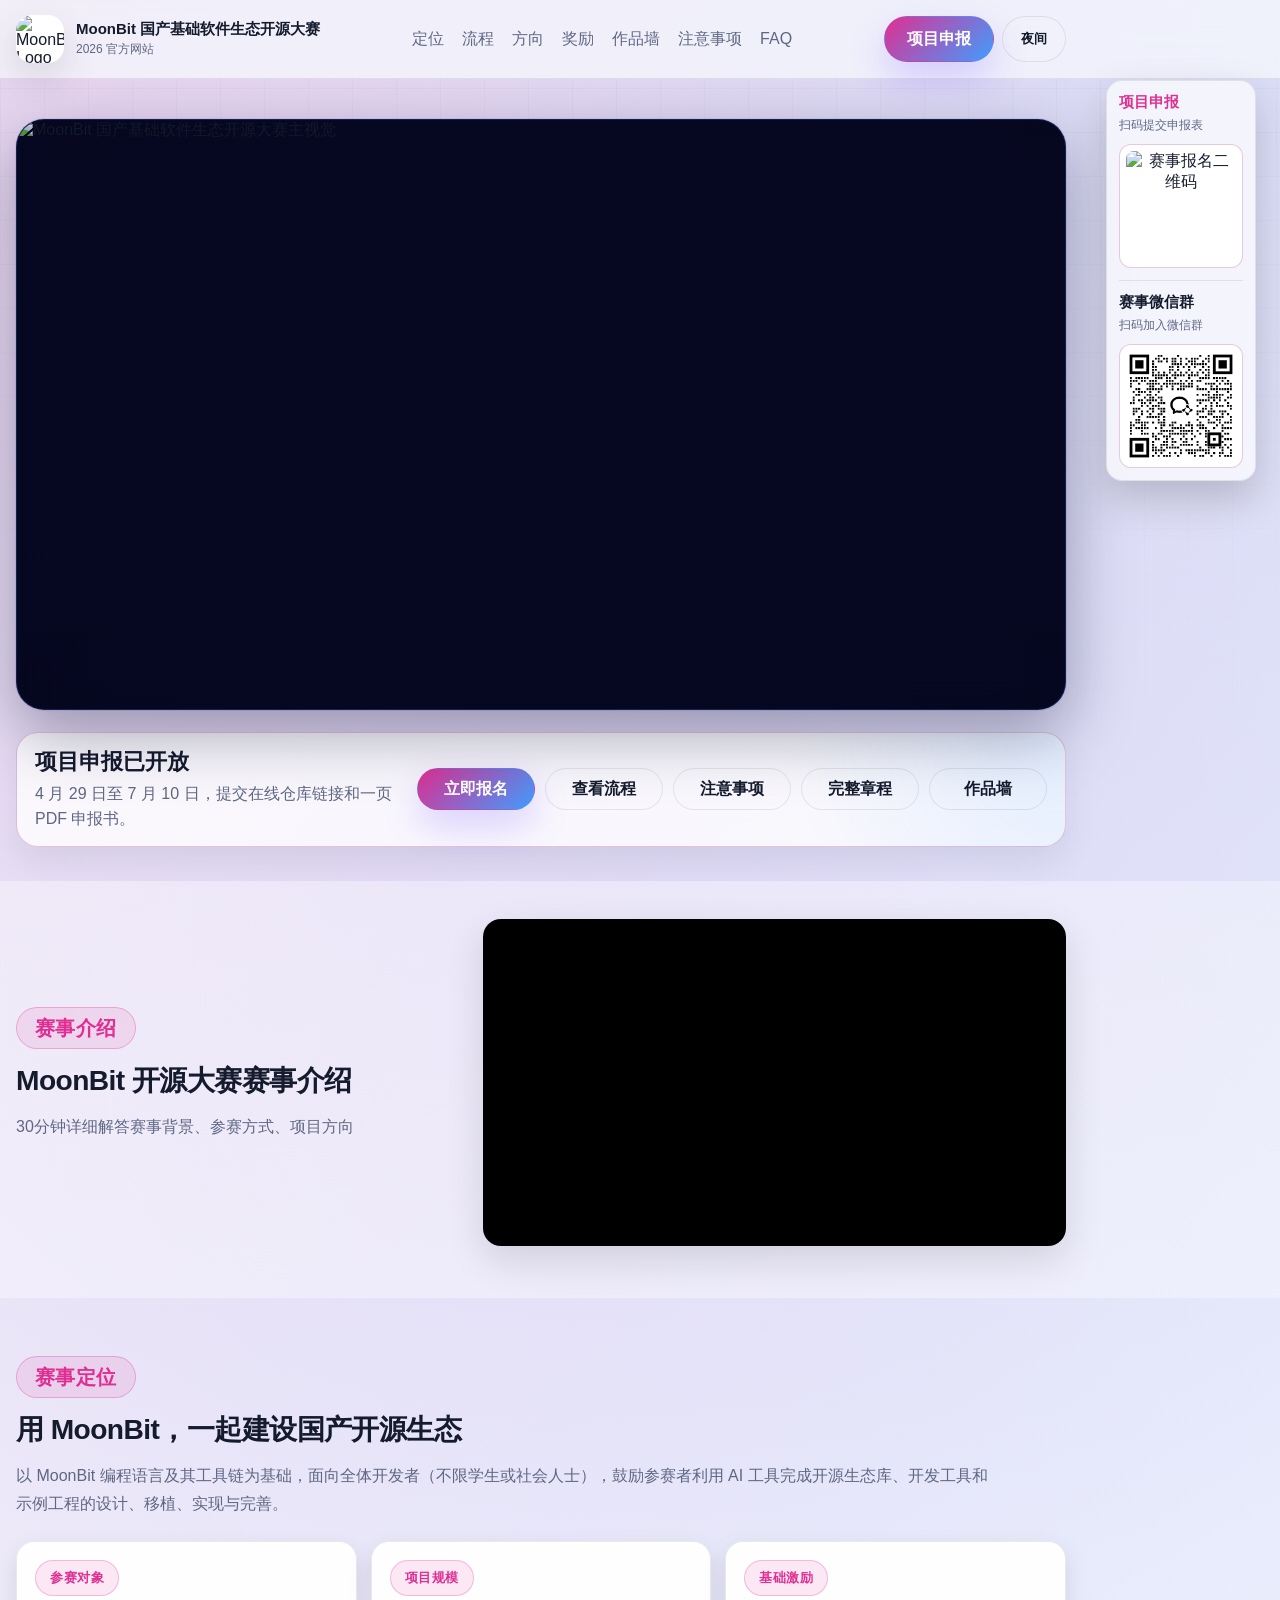
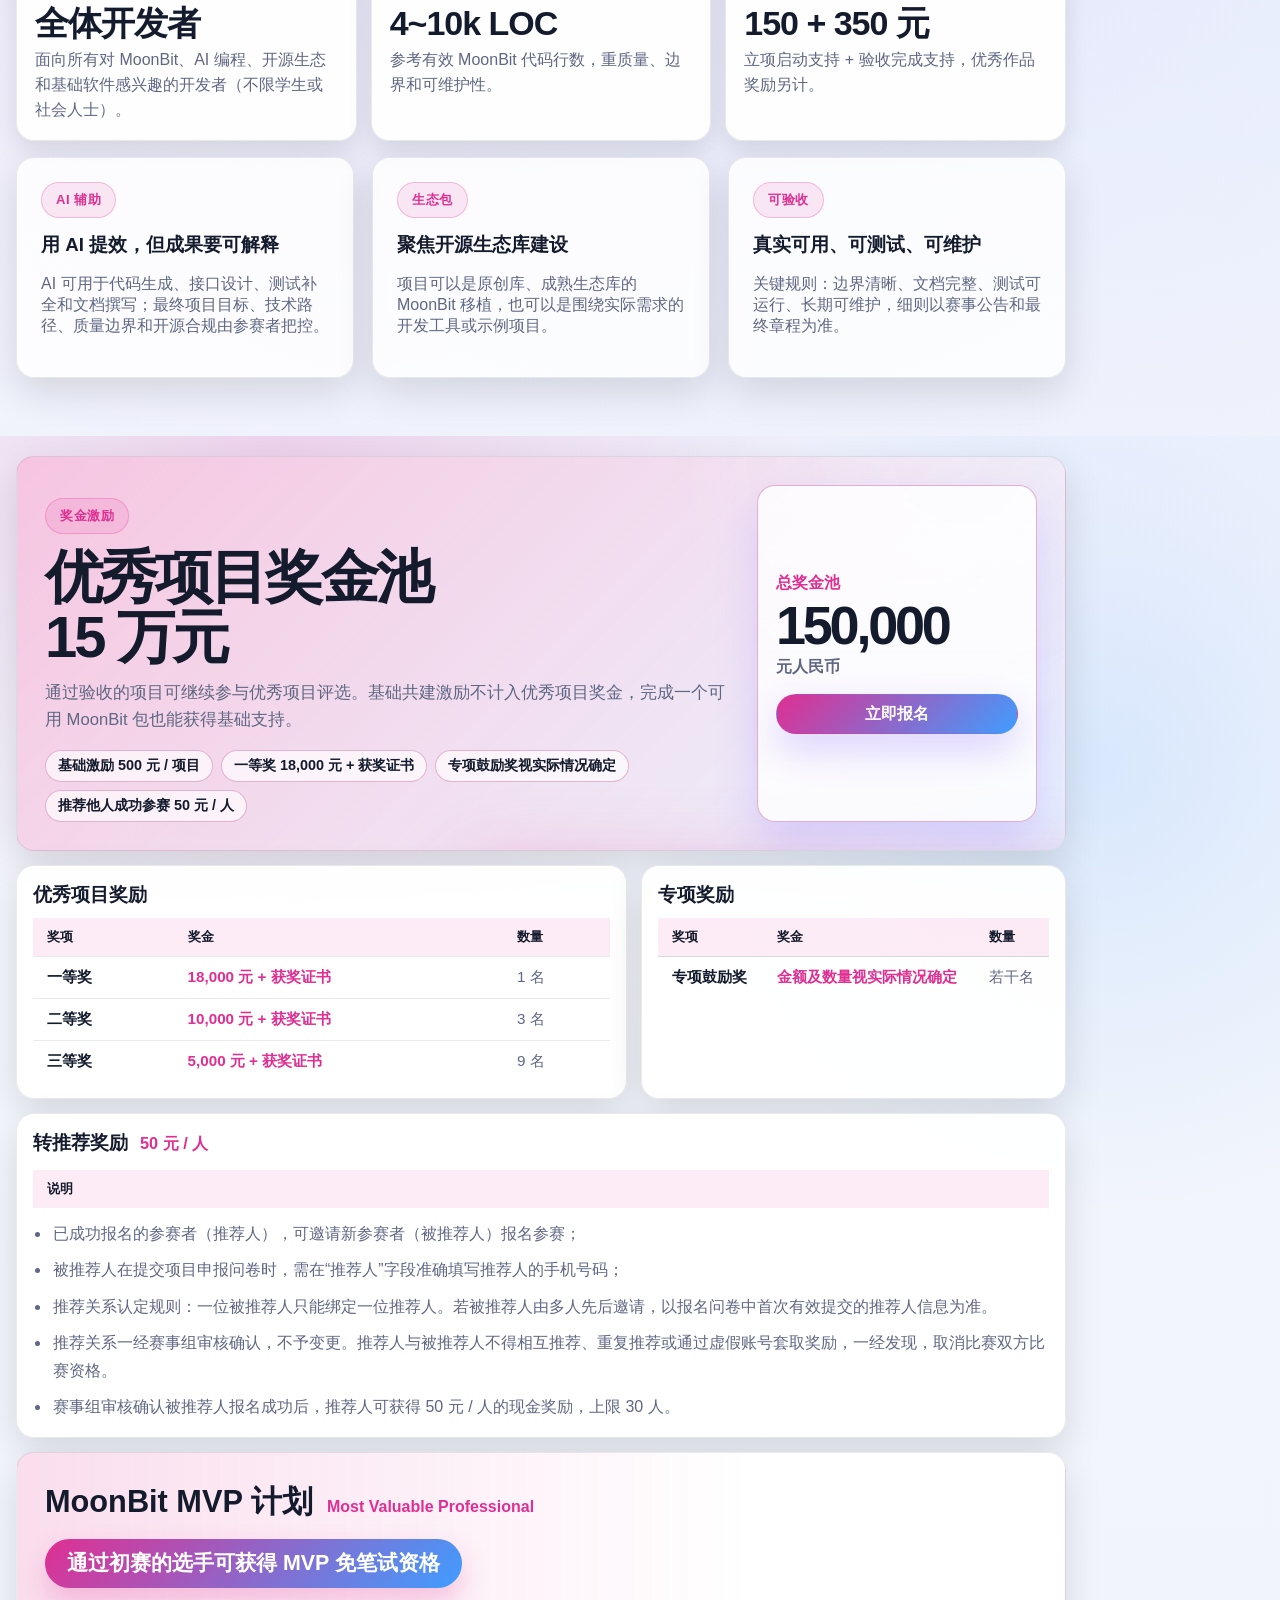
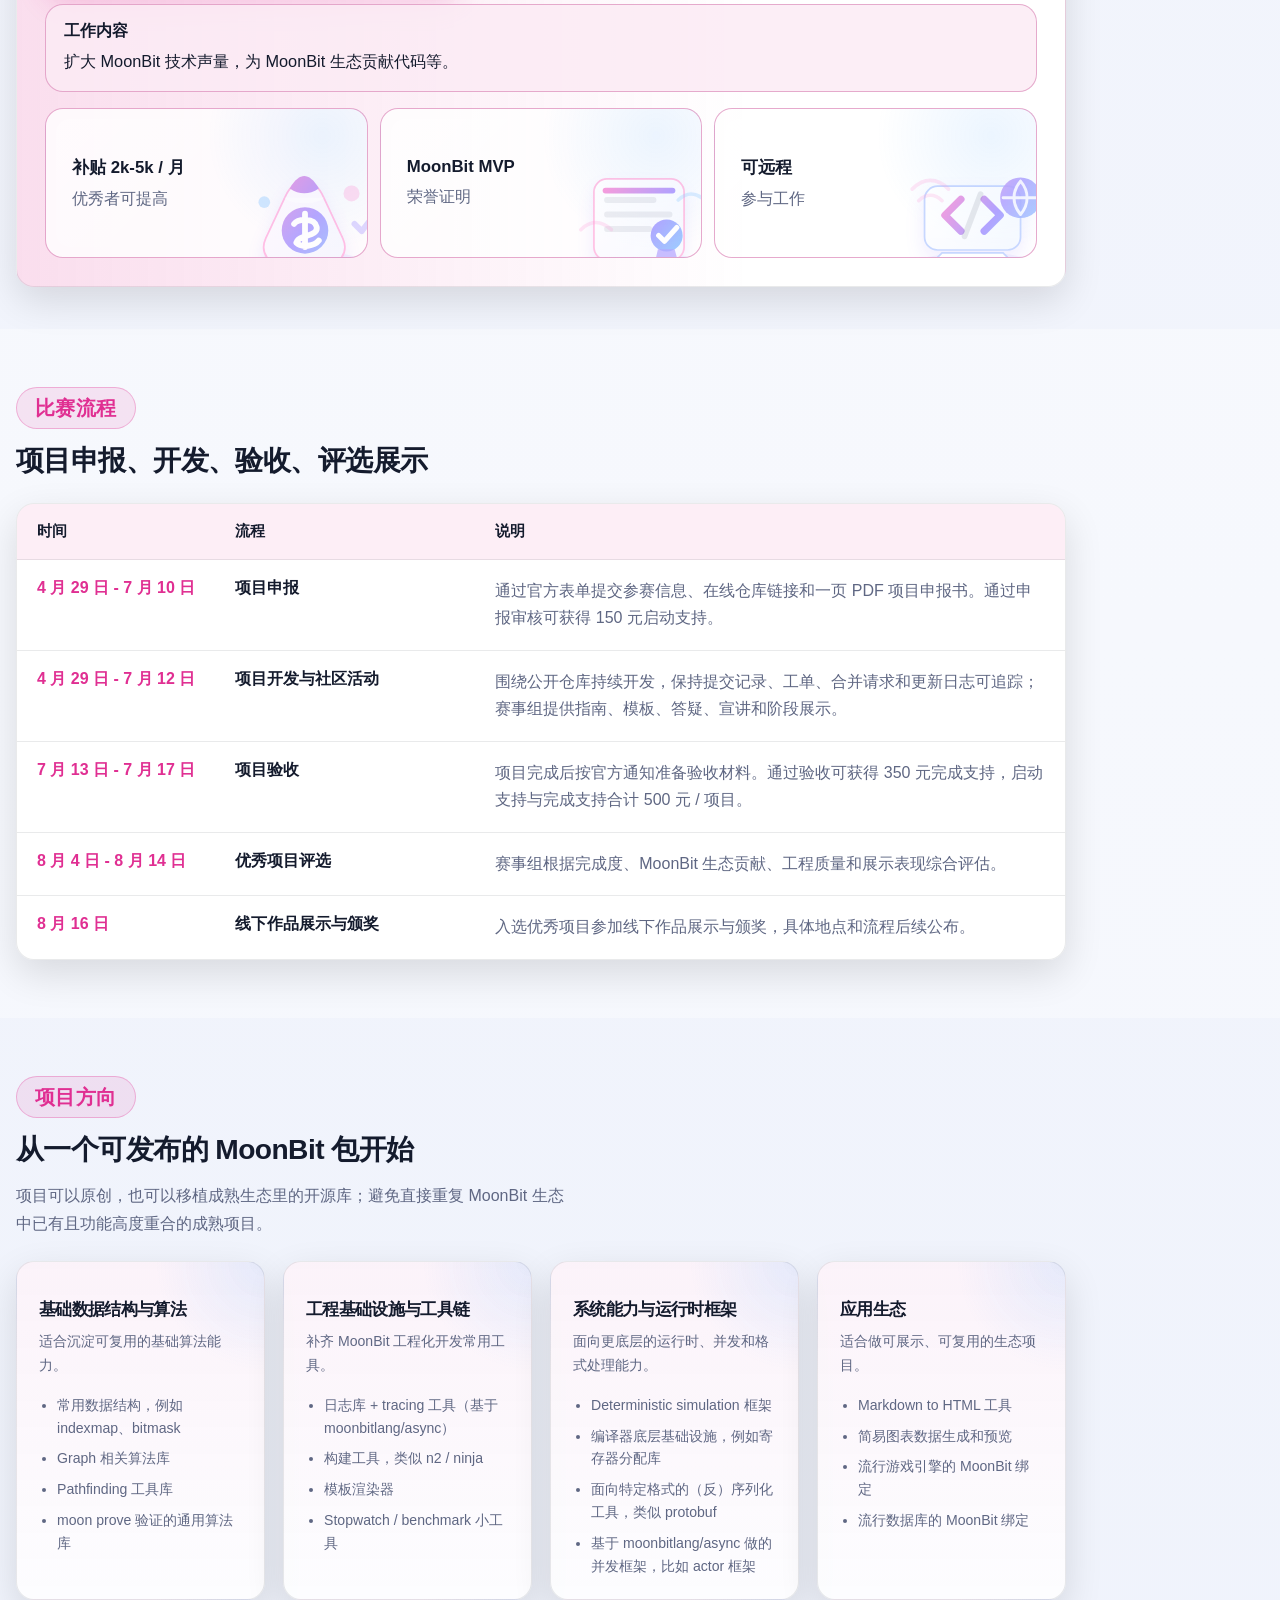
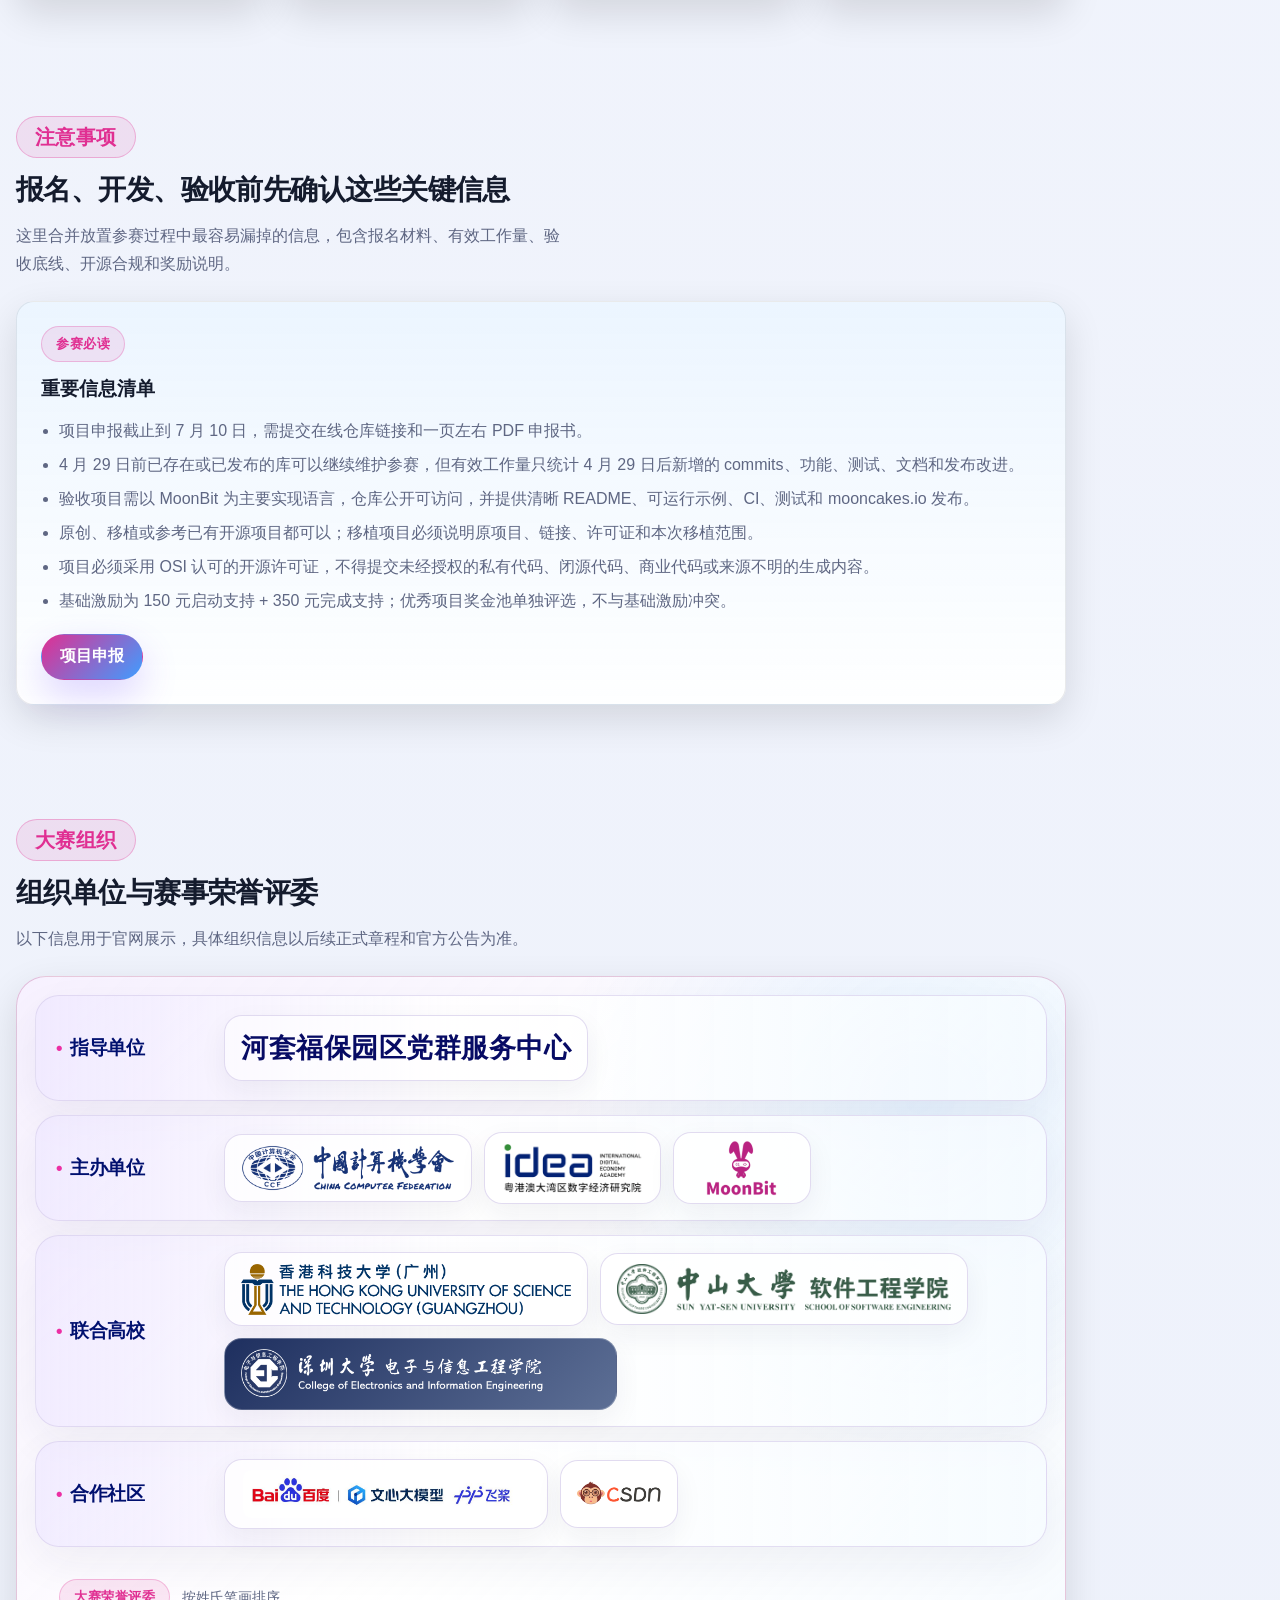
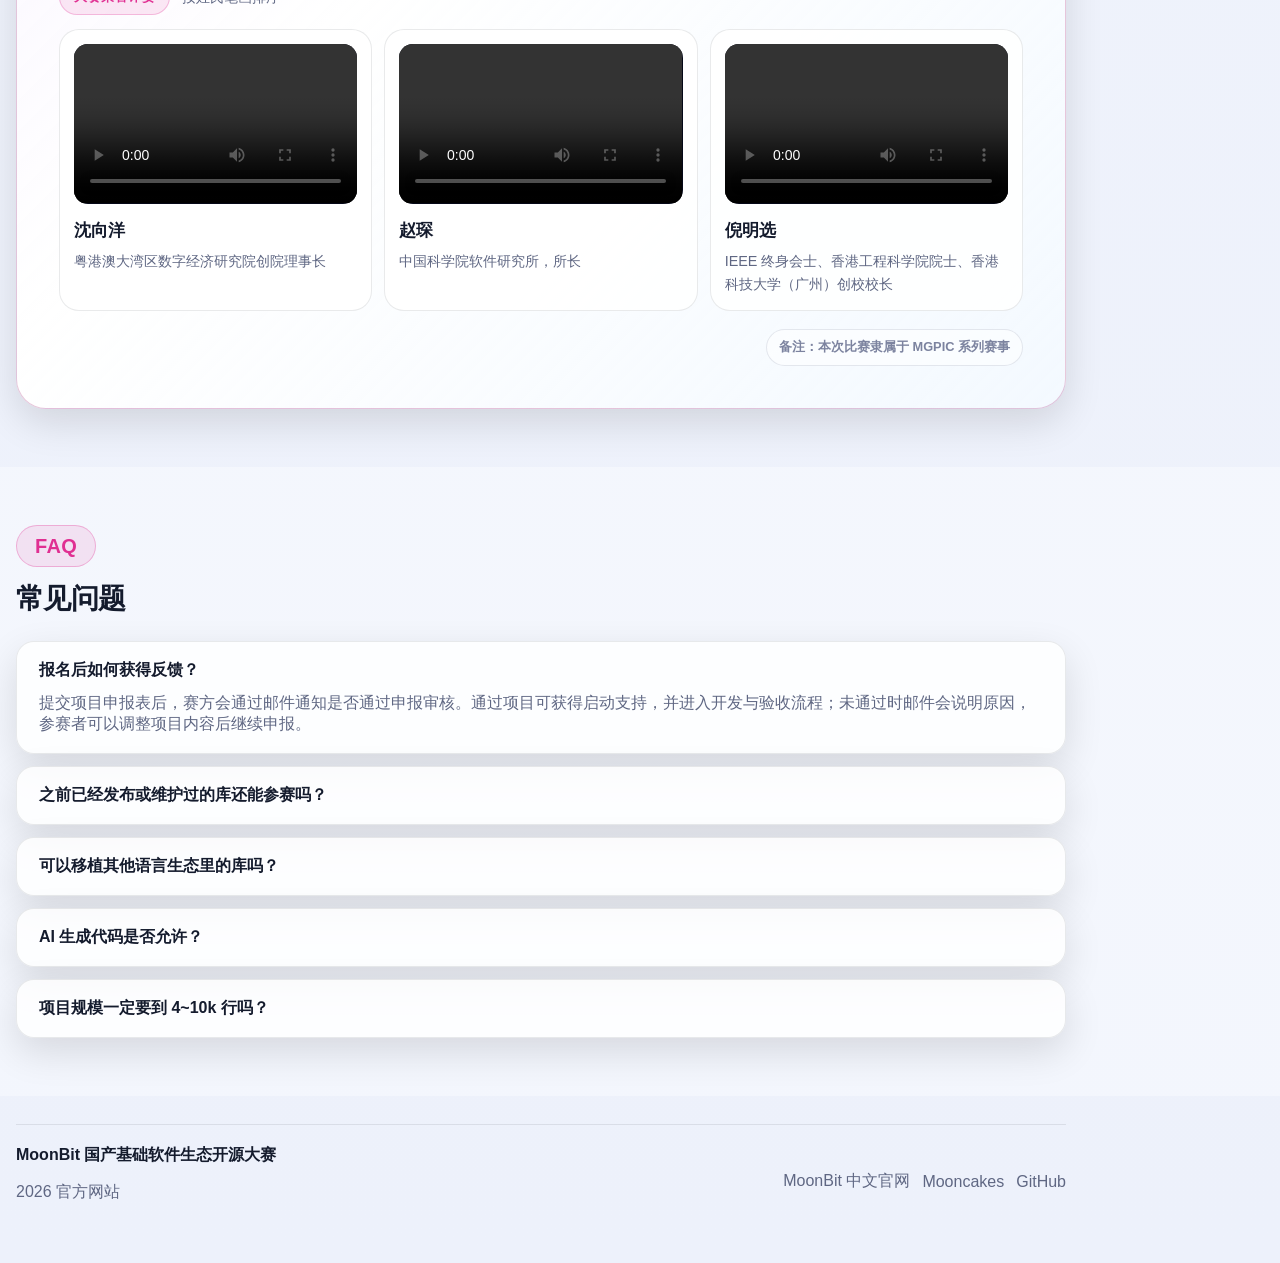
==== index.html @ 2bcfa222 "Bust OSC2026 static asset cache" ====
<!DOCTYPE html>
<html lang="zh-CN">
  <head>
    <meta charset="UTF-8" />
    <meta name="viewport" content="width=device-width, initial-scale=1.0" />
    <title>MoonBit 国产基础软件生态开源大赛</title>
    <meta
      name="description"
      content="MoonBit 国产基础软件生态开源大赛：开源库共建、MoonBit 生态包建设与高校开源实践。"
    />
    <meta name="theme-color" content="#6f46ff" />
    <link rel="stylesheet" href="site-assets/styles.css?v=20260617-schedule-1" />
    <script src="site-assets/main.js?v=20260617-schedule-1" type="module"></script>
  </head>
  <body>
    <div id="mgpic-app"></div>
  </body>
</html>
---- site-assets/styles.css ----
:root {
  --max-width: 1160px;
  --radius-hero: 28px;
  --radius-xl: 18px;
  --radius-lg: 16px;
  --radius-md: 16px;
  --shadow: 0 14px 38px rgba(0, 0, 0, 0.12);
}

* {
  box-sizing: border-box;
}

html {
  scroll-behavior: smooth;
}

body {
  margin: 0;
  font-family:
    "Avenir Next",
    "SF Pro Display",
    "PingFang SC",
    "Microsoft YaHei",
    sans-serif;
  background: #080912;
}

a {
  color: inherit;
}

#mgpic-app {
  min-height: 100vh;
}

.site {
  position: relative;
  min-height: 100vh;
  color: var(--text);
  background:
    radial-gradient(circle at 8% 0%, var(--glow-1), transparent 26%),
    radial-gradient(circle at 100% 0%, var(--glow-2), transparent 28%),
    radial-gradient(circle at 48% 14%, var(--glow-3), transparent 24%),
    linear-gradient(180deg, var(--bg) 0%, var(--bg-2) 100%);
}

.site::before {
  content: "";
  position: fixed;
  inset: 0;
  pointer-events: none;
  background-image:
    linear-gradient(var(--grid-line) 1px, transparent 1px),
    linear-gradient(90deg, var(--grid-line) 1px, transparent 1px);
  background-size: 44px 44px;
  mask-image: linear-gradient(180deg, rgba(0, 0, 0, 0.56), transparent 85%);
}

.site--dark {
  --bg: #080912;
  --bg-2: #0d1020;
  --panel: rgba(20, 24, 40, 0.88);
  --panel-strong: rgba(25, 31, 54, 0.94);
  --border: rgba(255, 255, 255, 0.08);
  --section-alt: rgba(255, 255, 255, 0.03);
  --text: #f5f7ff;
  --text-soft: #adb6d1;
  --primary: #ff3aa6;
  --primary-strong: #74d8ff;
  --primary-soft: rgba(255, 58, 166, 0.14);
  --glow-1: rgba(255, 58, 166, 0.18);
  --glow-2: rgba(76, 129, 255, 0.18);
  --glow-3: rgba(137, 91, 255, 0.12);
  --grid-line: rgba(255, 255, 255, 0.02);
  --header-bg: rgba(8, 9, 18, 0.76);
}

.site--light {
  --bg: #f5f7fd;
  --bg-2: #edf1fb;
  --panel: rgba(255, 255, 255, 0.82);
  --panel-strong: rgba(255, 255, 255, 0.94);
  --border: rgba(16, 24, 40, 0.09);
  --section-alt: rgba(255, 255, 255, 0.34);
  --text: #141b2d;
  --text-soft: #5f6783;
  --primary: #e02f92;
  --primary-strong: #3f9dff;
  --primary-soft: rgba(224, 47, 146, 0.1);
  --glow-1: rgba(224, 47, 146, 0.14);
  --glow-2: rgba(63, 157, 255, 0.14);
  --glow-3: rgba(132, 110, 255, 0.08);
  --grid-line: rgba(16, 24, 40, 0.04);
  --header-bg: rgba(245, 247, 253, 0.78);
}

.container {
  width: min(var(--max-width), calc(100vw - 32px));
  margin: 0 auto;
}

.site-header {
  position: sticky;
  top: 0;
  z-index: 30;
  backdrop-filter: blur(18px);
  background: var(--header-bg);
  border-bottom: 1px solid var(--border);
}

.nav-shell {
  display: flex;
  align-items: center;
  justify-content: space-between;
  gap: 18px;
  min-height: 78px;
}

.brand {
  display: inline-flex;
  align-items: center;
  gap: 12px;
  flex: 0 0 auto;
  text-decoration: none;
}

.brand-logo {
  width: 48px;
  height: 48px;
  display: block;
  flex: 0 0 auto;
  object-fit: contain;
  border-radius: 16px;
  background: #fff;
  box-shadow: var(--shadow);
}

.brand-copy strong {
  display: block;
  font-size: 15px;
}

.brand-subtitle {
  margin: 2px 0 0;
  font-size: 12px;
  color: var(--text-soft);
}

.nav-links,
.toolbar,
.hero-actions,
.join-actions,
.footer-links {
  display: flex;
  align-items: center;
  flex-wrap: wrap;
}

.nav-links {
  flex: 1 1 auto;
  justify-content: center;
  min-width: 0;
  gap: 18px;
  flex-wrap: nowrap;
}

.nav-links a,
.footer-links a {
  text-decoration: none;
  color: var(--text-soft);
}

.nav-links a,
.toolbar-btn,
.nav-action {
  white-space: nowrap;
}

.nav-links a:hover,
.footer-links a:hover {
  color: var(--text);
}

.toolbar,
.hero-actions,
.join-actions,
.footer-links {
  gap: 12px;
}

.toolbar {
  flex: 0 0 auto;
  flex-wrap: nowrap;
  gap: 8px;
}

.toolbar-btn,
.nav-action,
.button {
  display: inline-flex;
  align-items: center;
  justify-content: center;
  min-height: 46px;
  padding: 0 18px;
  border-radius: 999px;
  border: 1px solid var(--border);
  background: rgba(255, 255, 255, 0.04);
  color: var(--text);
  font-weight: 700;
  text-decoration: none;
  cursor: pointer;
  transition:
    transform 0.18s ease,
    background 0.18s ease,
    border-color 0.18s ease,
    color 0.18s ease;
}

.toolbar-btn--primary,
.nav-action--signup,
.button.primary {
  border-color: transparent;
  background: linear-gradient(135deg, var(--primary), var(--primary-strong));
  color: #fff;
  box-shadow: 0 16px 36px rgba(111, 70, 255, 0.22);
}

.nav-action--signup {
  padding-inline: 22px;
}

.nav-action--disabled {
  cursor: not-allowed;
  color: var(--text-soft);
  background: color-mix(in srgb, var(--panel-strong) 72%, transparent);
}

.toolbar-btn:hover,
.nav-action:hover,
.button:hover {
  transform: translateY(-1px);
}

.nav-action--disabled:hover {
  transform: none;
}

.nav-action--progress {
  color: var(--text);
  background: color-mix(in srgb, var(--panel-strong) 78%, transparent);
}

.nav-action--progress:hover {
  border-color: color-mix(in srgb, var(--primary) 30%, var(--border));
}

.hero {
  padding: 48px 0 46px;
}

.hero--clean {
  padding: 40px 0 34px;
}

.hero-inner {
  display: grid;
  grid-template-columns: 1.02fr 0.98fr;
  gap: 24px;
  align-items: start;
  margin-top: 24px;
}

.hero-banner {
  position: relative;
  overflow: hidden;
  padding: 34px;
  border: 1px solid color-mix(in srgb, var(--primary-strong) 18%, var(--border));
  border-radius: var(--radius-hero);
  background:
    radial-gradient(circle at top left, rgba(255, 58, 166, 0.26), transparent 24%),
    radial-gradient(circle at top right, rgba(116, 216, 255, 0.18), transparent 26%),
    radial-gradient(circle at 56% 28%, rgba(255, 255, 255, 0.12), transparent 24%),
    linear-gradient(135deg, #081337 0%, #0d1948 38%, #101c5e 64%, #091232 100%);
  box-shadow: 0 32px 96px rgba(5, 8, 24, 0.42);
}

.hero-banner--kv {
  aspect-ratio: 1672 / 941;
  padding: 0;
  background: #060721;
  box-shadow:
    0 24px 64px rgba(6, 8, 40, 0.34),
    0 0 0 1px rgba(154, 111, 255, 0.18);
}

.hero-kv-image {
  position: relative;
  z-index: 1;
  display: block;
  width: 100%;
  height: 100%;
  object-fit: cover;
}

.hero-entry-strip {
  display: flex;
  flex-wrap: wrap;
  gap: 10px;
  justify-content: center;
  margin-top: 14px;
}

.hero-entry-button {
  min-height: 40px;
  padding: 0 16px;
  box-shadow: none;
}

.hero-cta-row {
  display: flex;
  align-items: center;
  justify-content: space-between;
  gap: 16px;
  min-width: 0;
  margin-top: 22px;
  padding: 14px 18px;
  border: 1px solid color-mix(in srgb, var(--primary) 18%, var(--border));
  border-radius: 22px;
  background:
    radial-gradient(circle at 100% 0%, color-mix(in srgb, var(--primary-strong) 12%, transparent), transparent 26%),
    color-mix(in srgb, var(--panel-strong) 84%, transparent);
  box-shadow: 0 14px 32px rgba(12, 22, 55, 0.08);
}

.hero-cta-actions {
  display: flex;
  flex: 0 0 auto;
  flex-wrap: wrap;
  justify-content: flex-end;
  gap: 10px;
  min-width: 0;
}

.hero-cta-copy {
  min-width: 0;
}

.hero-cta-copy strong {
  display: block;
  color: var(--text);
  font-size: clamp(18px, 2vw, 22px);
}

.hero-cta-copy p {
  margin: 5px 0 0;
  color: var(--text-soft);
  line-height: 1.55;
  overflow-wrap: anywhere;
}

.hero-cta-button {
  min-width: 118px;
  min-height: 42px;
}

.hero-banner::before,
.hero-banner::after {
  content: "";
  position: absolute;
  inset: 0;
  pointer-events: none;
}

.hero-banner::before {
  background:
    linear-gradient(var(--grid-line) 1px, transparent 1px),
    linear-gradient(90deg, var(--grid-line) 1px, transparent 1px);
  background-size: 30px 30px;
  opacity: 0.4;
}

.hero-banner::after {
  background:
    linear-gradient(120deg, transparent 6%, rgba(255, 255, 255, 0.04) 34%, transparent 52%),
    radial-gradient(circle at 36% 20%, rgba(255, 255, 255, 0.08), transparent 18%);
}

.hero-banner--kv::before {
  z-index: 2;
  background:
    linear-gradient(180deg, rgba(2, 4, 24, 0.08), transparent 22%, transparent 78%, rgba(3, 5, 24, 0.16)),
    linear-gradient(90deg, rgba(2, 4, 24, 0.1), transparent 18%, transparent 82%, rgba(2, 4, 24, 0.08));
  opacity: 1;
}

.hero-banner--kv::after {
  display: none;
}

.hero-banner-grid {
  position: relative;
  z-index: 1;
  display: grid;
  grid-template-columns: minmax(0, 1.05fr) minmax(340px, 0.95fr);
  gap: 26px;
  align-items: center;
}

.hero-banner-copy {
  max-width: 640px;
}

.hero-banner-kicker {
  margin: 0;
  color: rgba(233, 241, 255, 0.72);
  font-size: 13px;
  font-weight: 700;
  letter-spacing: 0.16em;
  text-transform: uppercase;
}

.hero-banner-wordmark {
  display: flex;
  align-items: flex-end;
  flex-wrap: wrap;
  gap: 14px;
  margin-top: 14px;
}

.hero-banner-word {
  font-family:
    "Avenir Next Condensed",
    "Arial Black",
    "PingFang SC",
    sans-serif;
  font-size: clamp(74px, 11vw, 152px);
  font-weight: 900;
  line-height: 0.86;
  letter-spacing: -0.08em;
  color: transparent;
  background: linear-gradient(135deg, #ff2b9e 0%, #ff75cb 34%, #c2d1ff 70%, #7ce1ff 100%);
  background-clip: text;
  -webkit-background-clip: text;
  filter: drop-shadow(0 14px 28px rgba(255, 43, 158, 0.2));
}

.hero-banner-year {
  display: inline-flex;
  align-items: center;
  justify-content: center;
  min-height: 90px;
  padding: 0 22px;
  border-radius: 999px;
  border: 1px solid rgba(255, 255, 255, 0.12);
  background: rgba(7, 12, 30, 0.9);
  box-shadow:
    inset 0 1px 0 rgba(255, 255, 255, 0.05),
    0 18px 38px rgba(6, 10, 24, 0.38);
  color: #f7fbff;
  font-size: clamp(30px, 4vw, 58px);
  font-weight: 900;
  letter-spacing: -0.04em;
}

.hero-banner-title {
  margin: 18px 0 0;
  color: #f7fbff;
  font-size: clamp(26px, 3.5vw, 42px);
  line-height: 1.08;
  letter-spacing: -0.04em;
}

.hero-banner-subtitle {
  max-width: 48ch;
  margin: 14px 0 0;
  color: rgba(229, 238, 255, 0.84);
  font-size: 1.03rem;
  line-height: 1.78;
}

.hero-banner-tags,
.hero-console-tags {
  display: flex;
  flex-wrap: wrap;
  gap: 10px;
}

.hero-banner-tags {
  margin-top: 20px;
}

.hero-prize-chip {
  width: fit-content;
  max-width: 100%;
  margin-top: 18px;
  padding: 16px 18px;
  border: 1px solid rgba(255, 255, 255, 0.14);
  border-radius: 24px;
  background:
    radial-gradient(circle at top right, rgba(255, 235, 180, 0.14), transparent 30%),
    linear-gradient(180deg, rgba(255, 255, 255, 0.08), rgba(255, 255, 255, 0.04));
  box-shadow:
    inset 0 1px 0 rgba(255, 255, 255, 0.06),
    0 20px 36px rgba(4, 8, 22, 0.2);
}

.hero-prize-label {
  display: block;
  color: rgba(255, 241, 201, 0.82);
  font-size: 12px;
  font-weight: 700;
  letter-spacing: 0.12em;
  text-transform: uppercase;
}

.hero-prize-value {
  display: block;
  margin-top: 8px;
  color: #fff4ca;
  font-size: clamp(30px, 4vw, 46px);
  line-height: 1;
  letter-spacing: -0.05em;
}

.hero-prize-note {
  max-width: 42ch;
  margin: 10px 0 0;
  color: rgba(237, 243, 255, 0.74);
  font-size: 0.94rem;
  line-height: 1.65;
}

.hero-banner-tag,
.hero-console-tag {
  display: inline-flex;
  align-items: center;
  min-height: 36px;
  padding: 0 14px;
  border-radius: 999px;
  border: 1px solid rgba(255, 255, 255, 0.12);
  background: rgba(255, 255, 255, 0.07);
  color: #f7fbff;
  font-size: 12px;
  font-weight: 700;
  letter-spacing: 0.05em;
}

.hero-banner-art {
  position: relative;
  min-height: 420px;
}

.hero-stage-m {
  position: absolute;
  left: 50%;
  top: -10px;
  transform: translateX(-50%);
  font-family:
    "Avenir Next Condensed",
    "Arial Black",
    "PingFang SC",
    sans-serif;
  font-size: clamp(220px, 30vw, 370px);
  font-weight: 900;
  line-height: 0.78;
  letter-spacing: -0.12em;
  color: rgba(241, 249, 255, 0.9);
  opacity: 0.94;
  text-shadow:
    0 0 18px rgba(255, 255, 255, 0.16),
    0 0 48px rgba(255, 60, 168, 0.32);
}

.hero-stage-orb {
  position: absolute;
  display: block;
  border-radius: 999px;
  filter: blur(2px);
}

.hero-stage-orb--left {
  left: 12px;
  bottom: 132px;
  width: 92px;
  height: 92px;
  background:
    radial-gradient(circle at 30% 30%, rgba(255, 255, 255, 0.78), rgba(255, 231, 174, 0.36) 34%, rgba(255, 231, 174, 0.04) 68%);
  box-shadow: 0 0 28px rgba(255, 235, 180, 0.16);
}

.hero-stage-orb--right {
  right: 14px;
  bottom: 138px;
  width: 78px;
  height: 78px;
  background:
    radial-gradient(circle at 30% 30%, rgba(228, 247, 255, 0.8), rgba(104, 196, 255, 0.42) 34%, rgba(104, 196, 255, 0.06) 70%);
  box-shadow: 0 0 34px rgba(104, 196, 255, 0.2);
}

.hero-rabbita {
  position: absolute;
  left: 50%;
  bottom: 92px;
  width: 208px;
  height: 248px;
  transform: translateX(-50%);
  pointer-events: none;
  z-index: 1;
}

.hero-rabbita-ear,
.hero-rabbita-head,
.hero-rabbita-body,
.hero-rabbita-arm,
.hero-rabbita-foot,
.hero-rabbita-tail {
  position: absolute;
  display: block;
  background: linear-gradient(180deg, #d64ca0 0%, #8f1c67 58%, #5d0f4f 100%);
  box-shadow:
    inset 0 1px 8px rgba(255, 255, 255, 0.18),
    0 18px 32px rgba(48, 7, 49, 0.28);
}

.hero-rabbita-ear {
  top: 0;
  width: 54px;
  height: 126px;
  border-radius: 999px 999px 28px 28px;
}

.hero-rabbita-ear::after {
  content: "";
  position: absolute;
  inset: 10px 12px 22px;
  border-radius: 999px;
  background: linear-gradient(180deg, rgba(255, 179, 222, 0.82), rgba(151, 34, 105, 0.12));
  opacity: 0.72;
}

.hero-rabbita-ear--left {
  left: 38px;
  transform: rotate(-8deg);
}

.hero-rabbita-ear--right {
  right: 38px;
  transform: rotate(8deg);
}

.hero-rabbita-head {
  left: 50%;
  top: 72px;
  width: 112px;
  height: 100px;
  transform: translateX(-50%);
  border-radius: 52px;
}

.hero-rabbita-head::after {
  content: "";
  position: absolute;
  inset: 0;
  border-radius: inherit;
  background: radial-gradient(circle at 52% 24%, rgba(255, 193, 232, 0.32), transparent 40%);
}

.hero-rabbita-body {
  left: 50%;
  bottom: 18px;
  width: 124px;
  height: 110px;
  transform: translateX(-50%);
  border-radius: 54px 54px 44px 44px;
}

.hero-rabbita-arm {
  top: 162px;
  width: 40px;
  height: 58px;
  border-radius: 30px;
}

.hero-rabbita-arm--left {
  left: 28px;
  transform: rotate(18deg);
}

.hero-rabbita-arm--right {
  right: 28px;
  transform: rotate(-18deg);
}

.hero-rabbita-foot {
  bottom: 0;
  width: 52px;
  height: 34px;
  border-radius: 999px;
}

.hero-rabbita-foot--left {
  left: 42px;
  transform: rotate(12deg);
}

.hero-rabbita-foot--right {
  right: 42px;
  transform: rotate(-12deg);
}

.hero-rabbita-tail {
  left: 50%;
  bottom: 22px;
  width: 28px;
  height: 28px;
  transform: translateX(-50%);
  border-radius: 999px;
  background: radial-gradient(circle at 38% 34%, #f5badf 0%, #cc5ca5 42%, #7b1d63 100%);
  box-shadow:
    inset 0 1px 6px rgba(255, 255, 255, 0.26),
    0 10px 22px rgba(60, 10, 54, 0.24);
}

.hero-stage-panel {
  position: absolute;
  width: min(220px, 44%);
  padding: 16px 18px;
  border: 1px solid rgba(187, 212, 255, 0.24);
  border-radius: 22px;
  background:
    linear-gradient(180deg, rgba(18, 30, 72, 0.56), rgba(9, 18, 50, 0.84));
  backdrop-filter: blur(16px);
  box-shadow:
    inset 0 1px 0 rgba(255, 255, 255, 0.08),
    0 20px 42px rgba(4, 10, 28, 0.22);
}

.hero-stage-panel--left {
  left: 0;
  top: 98px;
  transform: rotate(-8deg);
  animation: kv-float 8s ease-in-out infinite;
}

.hero-stage-panel--right {
  right: 0;
  top: 122px;
  transform: rotate(8deg);
  animation: kv-float 9s ease-in-out infinite reverse;
}

.hero-stage-panel-label {
  display: block;
  color: #a8c4ff;
  font-size: 12px;
  font-weight: 700;
  letter-spacing: 0.12em;
  text-transform: uppercase;
}

.hero-stage-panel-value {
  display: block;
  margin-top: 10px;
  color: #f7fbff;
  font-size: 1rem;
  line-height: 1.5;
}

.hero-console {
  position: absolute;
  left: 50%;
  bottom: 22px;
  width: min(100%, 430px);
  transform: translateX(-50%);
  z-index: 2;
  padding: 14px;
  border: 1px solid rgba(170, 196, 255, 0.22);
  border-radius: 28px;
  background:
    radial-gradient(circle at top right, rgba(255, 58, 166, 0.16), transparent 34%),
    linear-gradient(180deg, rgba(11, 21, 52, 0.82), rgba(4, 9, 29, 0.94));
  box-shadow:
    inset 0 1px 0 rgba(255, 255, 255, 0.06),
    0 28px 56px rgba(4, 8, 22, 0.36);
}

.hero-console::before {
  content: "";
  position: absolute;
  inset: 10px;
  border-radius: 22px;
  border: 1px solid rgba(255, 255, 255, 0.05);
  pointer-events: none;
}

.hero-console-top {
  display: flex;
  align-items: center;
  justify-content: space-between;
  gap: 12px;
  color: #bfd7ff;
  font-family:
    "SFMono-Regular",
    Menlo,
    Monaco,
    Consolas,
    monospace;
  font-size: 12px;
}

.hero-console-status {
  padding: 6px 10px;
  border-radius: 999px;
  border: 1px solid rgba(255, 255, 255, 0.08);
  background: rgba(255, 255, 255, 0.07);
  color: #fff0bf;
  font-weight: 700;
}

.hero-console-screen {
  margin-top: 12px;
  padding: 18px;
  border-radius: 22px;
  background:
    radial-gradient(circle at top right, rgba(124, 225, 255, 0.12), transparent 34%),
    linear-gradient(180deg, rgba(13, 20, 43, 0.92), rgba(5, 12, 28, 0.98));
  box-shadow:
    inset 0 1px 0 rgba(255, 255, 255, 0.04),
    0 18px 32px rgba(0, 0, 0, 0.18);
}

.hero-console-line {
  margin: 0;
  color: rgba(222, 236, 255, 0.74);
  line-height: 1.7;
}

.hero-console-line + .hero-console-line {
  margin-top: 8px;
}

.hero-console-line--strong {
  color: #ffffff;
  font-family:
    "Avenir Next Condensed",
    "Arial Black",
    "PingFang SC",
    sans-serif;
  font-size: clamp(28px, 3.2vw, 40px);
  font-weight: 900;
  line-height: 1.06;
  letter-spacing: -0.05em;
}

.hero-console-tags {
  margin-top: 12px;
}

.eyebrow,
.stat-key,
.tag {
  display: inline-flex;
  width: fit-content;
  max-width: 100%;
  justify-self: start;
  align-self: start;
  align-items: center;
  min-height: 36px;
  padding: 0 14px;
  border-radius: 999px;
  background: var(--primary-soft);
  border: 1px solid color-mix(in srgb, var(--primary) 26%, transparent);
  color: var(--primary);
  font-size: 13px;
  font-weight: 800;
  letter-spacing: 0.04em;
  text-transform: uppercase;
}

.hero-title,
.section-head h2 {
  margin: 16px 0;
  line-height: 1.08;
  letter-spacing: -0.04em;
  white-space: pre-line;
}

.hero-title {
  font-size: clamp(36px, 5.2vw, 66px);
}

.hero-text,
.section-head p,
.info-card p,
.learn-card p,
.path-card p,
.timeline-body p,
.faq-item p,
.stat-card p,
.footer-copy p {
  color: var(--text-soft);
}

.hero-text {
  max-width: 760px;
}

.hero-prize-inline {
  max-width: 56ch;
  margin: 16px 0 0;
  color: color-mix(in srgb, var(--text-soft) 82%, var(--text) 18%);
  font-size: 0.95rem;
  line-height: 1.7;
}

.hero-panel {
  display: grid;
  gap: 16px;
}

.stat-card,
.info-card,
.learn-card,
.path-card,
.timeline-item,
.faq-item,
.prize-spotlight,
.prize-table-card,
.showcase-wall-card,
.progress-portal,
.github-login-card,
.progress-dashboard,
.progress-step {
  border: 1px solid var(--border);
  border-radius: var(--radius-xl);
  background: var(--panel);
  box-shadow: var(--shadow);
}

.stat-card {
  padding: 22px;
}

.stat-card--large {
  padding: 28px;
  background:
    radial-gradient(circle at top right, color-mix(in srgb, var(--primary-strong) 16%, transparent), transparent 34%),
    linear-gradient(180deg, color-mix(in srgb, var(--primary) 12%, transparent), transparent),
    var(--panel-strong);
}

.stat-value {
  display: block;
  margin-top: 12px;
  font-size: clamp(22px, 3vw, 34px);
  line-height: 1.2;
}

.stat-value--large {
  font-size: clamp(30px, 4vw, 42px);
}

.stats-grid,
.card-grid,
.learn-grid,
.showcase-grid,
.summary-grid {
  display: grid;
  gap: 18px;
}

.learn-step-grid {
  display: grid;
  gap: 18px;
}

.stats-grid {
  grid-template-columns: repeat(2, 1fr);
}

.card-grid {
  grid-template-columns: repeat(3, 1fr);
}

.summary-grid {
  grid-template-columns: repeat(3, minmax(0, 1fr));
  gap: 14px;
  margin-top: 16px;
}

.position-summary-grid {
  margin: 0 0 16px;
}

.summary-grid .info-card {
  padding: 18px;
  background: var(--panel-strong);
  box-shadow: 0 10px 24px rgba(0, 0, 0, 0.1);
}

.summary-grid .info-card h3 {
  margin: 10px 0 6px;
  font-size: clamp(24px, 3vw, 34px);
  line-height: 1.05;
  letter-spacing: -0.03em;
}

.summary-grid .info-card p {
  margin: 0;
  line-height: 1.55;
}

.learn-grid {
  grid-template-columns: repeat(3, minmax(0, 1fr));
  gap: 14px;
}

.showcase-grid {
  grid-template-columns: repeat(4, minmax(0, 1fr));
}

.learn-step-grid {
  grid-template-columns: repeat(3, 1fr);
}

.section {
  padding: 58px 0;
}

.section--alt {
  background: var(--section-alt);
}

.section--prize {
  padding: 20px 0 42px;
  background:
    radial-gradient(circle at 22% 0%, color-mix(in srgb, var(--primary) 16%, transparent), transparent 30%),
    radial-gradient(circle at 86% 22%, color-mix(in srgb, var(--primary-strong) 14%, transparent), transparent 28%);
}

.section--showcase-wall {
  padding-top: 34px;
  background: var(--section-alt);
}

.section--intro-video {
  padding: 38px 0 52px;
  background: var(--section-alt);
}

.section--progress {
  min-height: calc(100vh - 170px);
  background:
    radial-gradient(circle at 18% 18%, color-mix(in srgb, var(--primary) 10%, transparent), transparent 26%),
    var(--section-alt);
}

.section-head {
  max-width: 820px;
  margin-bottom: 24px;
}

.section-head > .eyebrow {
  min-height: 42px;
  padding: 0 18px;
  margin: 0 0 14px;
  border-radius: 999px;
  background: var(--primary-soft);
  border: 1px solid color-mix(in srgb, var(--primary) 30%, transparent);
  color: var(--primary);
  font-size: clamp(16px, 1.6vw, 20px);
  font-weight: 800;
  line-height: 1;
  letter-spacing: 0.02em;
  text-transform: none;
}

.section-head h2 {
  margin: 0;
  max-width: 42ch;
  color: var(--text);
  font-size: clamp(18px, 2.2vw, 32px);
  font-weight: 700;
  line-height: 1.28;
  letter-spacing: -0.02em;
}

.section-head p {
  max-width: 62ch;
  margin: 14px 0 0;
  font-size: 1rem;
  line-height: 1.72;
}

.section-head--wide {
  max-width: none;
}

.section-head--wide p:not(.eyebrow) {
  max-width: 980px;
}

.intro-video-layout {
  display: grid;
  grid-template-columns: minmax(0, 0.86fr) minmax(420px, 1.14fr);
  gap: 28px;
  align-items: center;
}

.intro-video-copy .section-head {
  margin-bottom: 18px;
}

.intro-video-frame {
  overflow: hidden;
  aspect-ratio: 16 / 9;
  border: 1px solid var(--border);
  border-radius: var(--radius-xl);
  background: #000;
  box-shadow: var(--shadow);
}

.intro-video-iframe {
  display: block;
  width: 100%;
  height: 100%;
  border: 0;
}

.prize-spotlight {
  position: relative;
  overflow: hidden;
  display: grid;
  grid-template-columns: minmax(0, 1fr) 280px;
  gap: 18px;
  padding: clamp(18px, 2.6vw, 28px);
  background:
    radial-gradient(circle at 90% 0%, rgba(255, 255, 255, 0.16), transparent 28%),
    linear-gradient(135deg, color-mix(in srgb, var(--primary) 28%, transparent), color-mix(in srgb, var(--primary-strong) 14%, transparent)),
    var(--panel-strong);
}

.prize-spotlight::before {
  content: "";
  position: absolute;
  inset: auto -12% -42% 40%;
  height: 160px;
  border-radius: 999px;
  background: color-mix(in srgb, var(--primary) 20%, transparent);
  filter: blur(32px);
}

.prize-copy,
.prize-total-card,
.prize-table-card {
  position: relative;
  z-index: 1;
  min-width: 0;
}

.prize-copy h2 {
  margin: 0;
  max-width: 12ch;
  color: var(--text);
  font-size: clamp(34px, 5.6vw, 58px);
  line-height: 1.02;
  letter-spacing: -0.05em;
}

.prize-copy p:not(.eyebrow) {
  max-width: 760px;
  margin: 14px 0 0;
  color: var(--text-soft);
  font-size: clamp(14.5px, 1.3vw, 17px);
  line-height: 1.62;
}

.prize-pills {
  display: flex;
  flex-wrap: wrap;
  gap: 8px;
  margin-top: 16px;
}

.prize-pills span {
  display: inline-flex;
  align-items: center;
  min-height: 32px;
  padding: 0 12px;
  border: 1px solid color-mix(in srgb, var(--primary) 26%, var(--border));
  border-radius: 999px;
  background: color-mix(in srgb, var(--panel-strong) 72%, transparent);
  color: var(--text);
  font-size: 0.9rem;
  font-weight: 800;
}

.prize-total-card {
  display: grid;
  align-content: center;
  gap: 6px;
  padding: 18px;
  border: 1px solid color-mix(in srgb, var(--primary) 30%, var(--border));
  border-radius: var(--radius-xl);
  background:
    linear-gradient(180deg, rgba(255, 255, 255, 0.12), transparent),
    color-mix(in srgb, var(--panel-strong) 86%, transparent);
  box-shadow: 0 20px 44px rgba(111, 70, 255, 0.18);
}

.prize-total-card span {
  color: var(--primary);
  font-weight: 900;
}

.prize-total-card strong {
  color: var(--text);
  font-size: clamp(36px, 4.8vw, 54px);
  line-height: 0.95;
  letter-spacing: -0.06em;
}

.prize-total-card p {
  margin: 0 0 10px;
  color: var(--text-soft);
  font-weight: 700;
}

.prize-total-card .button {
  min-height: 40px;
}

.prize-table-grid {
  display: grid;
  grid-template-columns: minmax(0, 1.18fr) minmax(0, 0.82fr);
  gap: 14px;
  margin-top: 14px;
}

.prize-table-card {
  overflow: hidden;
  padding: 16px;
  background: var(--panel-strong);
}

.prize-table-card h3 {
  margin: 0 0 10px;
}

.prize-table {
  width: 100%;
  border-collapse: collapse;
}

.prize-table thead {
  background: color-mix(in srgb, var(--primary) 9%, transparent);
}

.prize-table th,
.prize-table td {
  padding: 10px 14px;
  text-align: left;
  border-bottom: 1px solid var(--border);
}

.prize-table th {
  color: var(--text);
  font-size: 0.84rem;
  font-weight: 900;
}

.prize-table td {
  font-size: 0.95rem;
}

.prize-table tbody tr:last-child td {
  border-bottom: 0;
}

.prize-table-award,
.prize-table-money {
  color: var(--text);
  font-weight: 800;
}

.prize-table-money {
  color: var(--primary);
  white-space: nowrap;
}

.prize-table-count {
  color: var(--text-soft);
  white-space: nowrap;
}

.referral-prize-card {
  grid-column: 1 / -1;
}

.referral-prize-head {
  display: flex;
  flex-wrap: wrap;
  align-items: baseline;
  gap: 12px;
  margin: 0 0 14px;
}

.referral-prize-head h3 {
  margin: 0;
}

.referral-prize-amount {
  color: var(--primary);
  font-size: 1.02rem;
  font-weight: 900;
}

.referral-prize-note-head {
  margin: 0 0 12px;
  padding: 10px 14px;
  color: var(--text);
  background: color-mix(in srgb, var(--primary) 9%, transparent);
  font-size: 0.84rem;
  font-weight: 900;
}

.referral-prize-list {
  display: grid;
  gap: 9px;
  margin: 0;
  padding-left: 18px;
  color: var(--text-soft);
}

.referral-prize-list li {
  padding-left: 2px;
  color: var(--text-soft);
  line-height: 1.72;
}

.mvp-plan-card {
  grid-column: 1 / -1;
  display: grid;
  gap: 16px;
  min-width: 0;
  padding: clamp(18px, 3vw, 28px);
  background:
    linear-gradient(90deg, color-mix(in srgb, var(--primary) 16%, transparent), transparent 70%),
    var(--panel-strong);
}

.mvp-plan-head {
  display: flex;
  flex-wrap: wrap;
  align-items: baseline;
  gap: 10px 14px;
}

.mvp-plan-head h3 {
  margin: 0;
  color: var(--text);
  font-size: clamp(1.32rem, 2.4vw, 2rem);
}

.mvp-plan-head span {
  color: var(--primary);
  font-weight: 900;
}

.mvp-plan-qualifier {
  justify-self: start;
  padding: 10px 22px;
  border-radius: 999px;
  color: #fff;
  background: linear-gradient(135deg, var(--primary), var(--primary-strong));
  font-size: clamp(1rem, 2vw, 1.34rem);
  font-weight: 900;
  line-height: 1.35;
  box-shadow: 0 14px 28px color-mix(in srgb, var(--primary) 25%, transparent);
}

.mvp-plan-work {
  display: grid;
  gap: 6px;
  padding: 16px 18px;
  border: 1px solid color-mix(in srgb, var(--primary) 28%, var(--border));
  border-radius: 18px;
  background: color-mix(in srgb, var(--primary) 8%, var(--panel));
}

.mvp-plan-work strong {
  color: var(--text);
  font-size: 1rem;
  font-weight: 900;
}

.mvp-plan-work p {
  margin: 0;
  color: var(--text);
  font-size: 1.02rem;
  line-height: 1.7;
}

.mvp-plan-rewards {
  display: grid;
  grid-template-columns: repeat(3, minmax(0, 1fr));
  gap: 12px;
}

.mvp-plan-reward {
  position: relative;
  overflow: hidden;
  display: grid;
  justify-items: start;
  align-content: center;
  gap: 8px;
  min-width: 0;
  min-height: 150px;
  padding: 24px 26px;
  border: 1px solid color-mix(in srgb, var(--primary) 34%, var(--border));
  border-radius: 18px;
  background:
    radial-gradient(circle at 86% 18%, color-mix(in srgb, var(--primary-strong) 10%, transparent), transparent 38%),
    var(--panel);
  text-align: left;
}

.mvp-plan-reward::before {
  content: "";
  position: absolute;
  inset: 10px;
  border-radius: 14px;
  background: linear-gradient(135deg, rgba(255, 255, 255, 0.24), transparent 58%);
  pointer-events: none;
}

.mvp-plan-reward-art {
  position: absolute;
  right: -18px;
  bottom: -22px;
  width: min(52%, 160px);
  max-width: none;
  opacity: 0.54;
  pointer-events: none;
}

.mvp-plan-reward strong {
  position: relative;
  z-index: 1;
  color: var(--text);
  font-size: 1.05rem;
  font-weight: 900;
}

.mvp-plan-reward p {
  position: relative;
  z-index: 1;
  margin: 0;
  color: var(--text-soft);
  line-height: 1.5;
}

.showcase-wall-panel {
  overflow: hidden;
  padding: clamp(20px, 3vw, 28px);
  border: 1px solid var(--border);
  border-radius: 30px;
  background:
    radial-gradient(circle at top right, color-mix(in srgb, var(--primary) 17%, transparent), transparent 28%),
    radial-gradient(circle at bottom left, color-mix(in srgb, var(--primary-strong) 13%, transparent), transparent 28%),
    var(--panel-strong);
  box-shadow: var(--shadow);
}

.showcase-wall-head {
  display: grid;
  grid-template-columns: minmax(0, 1fr) auto;
  gap: 18px;
  align-items: end;
}

.showcase-wall-head .section-head {
  margin-bottom: 0;
}

.showcase-signal-grid {
  display: grid;
  grid-template-columns: repeat(4, minmax(0, 1fr));
  gap: 12px;
  margin-top: 22px;
}

.showcase-signal-card {
  position: relative;
  overflow: hidden;
  min-height: 118px;
  padding: 16px;
  border: 1px solid color-mix(in srgb, var(--primary-strong) 16%, var(--border));
  border-radius: 22px;
  background:
    linear-gradient(180deg, color-mix(in srgb, var(--panel) 84%, transparent), color-mix(in srgb, var(--panel-strong) 92%, transparent)),
    radial-gradient(circle at top right, color-mix(in srgb, var(--primary-strong) 14%, transparent), transparent 34%);
}

.showcase-signal-card::after {
  content: "";
  position: absolute;
  inset: 0;
  pointer-events: none;
  background:
    linear-gradient(180deg, transparent 0, transparent calc(100% - 1px), var(--grid-line) calc(100% - 1px)),
    linear-gradient(90deg, transparent 0, transparent calc(100% - 1px), var(--grid-line) calc(100% - 1px));
  background-size: 100% 26px, 32px 100%;
  opacity: 0.55;
}

.showcase-signal-card strong,
.showcase-signal-card span {
  position: relative;
  z-index: 1;
  display: block;
}

.showcase-signal-card strong {
  color: var(--text);
  font-size: 1.08rem;
  line-height: 1.35;
}

.showcase-signal-card span {
  margin-top: 10px;
  color: var(--text-soft);
  font-size: 0.9rem;
  line-height: 1.62;
}

.showcase-wall-list-head {
  margin: 26px 0 14px;
}

.showcase-wall-list-head p {
  margin: 0 0 6px;
  color: var(--primary);
  font-size: 1rem;
  font-weight: 800;
}

.showcase-wall-list-head h3 {
  margin: 0;
  color: var(--text);
  font-size: clamp(17px, 2vw, 21px);
  line-height: 1.5;
}

.showcase-wall-grid {
  display: grid;
  grid-template-columns: repeat(auto-fit, minmax(292px, 1fr));
  gap: 18px;
}

.showcase-live-toolbar {
  display: grid;
  grid-template-columns: minmax(0, 1fr) auto;
  gap: 14px;
  align-items: end;
  margin: 0 0 16px;
  padding: 14px;
  border: 1px solid var(--border);
  border-radius: 20px;
  background: color-mix(in srgb, var(--panel) 78%, transparent);
}

.showcase-live-toolbar label {
  display: grid;
  gap: 8px;
}

.showcase-live-toolbar span {
  color: var(--text);
  font-weight: 900;
}

.showcase-live-toolbar input {
  min-height: 44px;
  width: 100%;
  padding: 0 14px;
  border: 1px solid var(--border);
  border-radius: 14px;
  background: color-mix(in srgb, var(--bg) 70%, transparent);
  color: var(--text);
  font: inherit;
}

.showcase-live-toolbar p {
  margin: 0;
  color: var(--text-soft);
  font-size: 0.92rem;
  line-height: 1.5;
}

.showcase-empty-state {
  grid-column: 1 / -1;
  padding: 22px;
  border: 1px dashed color-mix(in srgb, var(--primary) 34%, var(--border));
  border-radius: 24px;
  background: color-mix(in srgb, var(--panel) 72%, transparent);
}

.showcase-empty-state strong {
  display: block;
  color: var(--text);
  font-size: 1.1rem;
}

.showcase-empty-state p {
  margin: 8px 0 0;
  color: var(--text-soft);
  line-height: 1.65;
}

.showcase-project-card {
  position: relative;
  overflow: hidden;
  border: 1px solid var(--border);
  border-radius: 26px;
  background:
    radial-gradient(circle at top right, color-mix(in srgb, var(--primary-strong) 10%, transparent), transparent 24%),
    linear-gradient(180deg, color-mix(in srgb, var(--panel-strong) 92%, transparent), var(--panel-strong));
  box-shadow: var(--shadow);
  transition:
    transform 0.2s ease,
    border-color 0.2s ease,
    box-shadow 0.2s ease;
}

.showcase-project-card:hover {
  transform: translateY(-2px);
  border-color: color-mix(in srgb, var(--primary) 28%, var(--border));
}

.showcase-project-body {
  padding: 20px;
}

.showcase-project-meta {
  display: flex;
  flex-wrap: wrap;
  gap: 8px;
  margin-bottom: 14px;
}

.showcase-project-meta span,
.showcase-project-tag {
  display: inline-flex;
  align-items: center;
  border-radius: 999px;
  font-size: 0.82rem;
  font-weight: 800;
}

.showcase-project-meta span {
  min-height: 30px;
  padding: 0 11px;
  color: color-mix(in srgb, var(--primary-strong) 78%, var(--text));
  background: color-mix(in srgb, var(--primary-strong) 12%, transparent);
}

.showcase-project-title {
  margin: 0;
  color: var(--text);
  font-size: clamp(22px, 2.4vw, 28px);
  line-height: 1.18;
  letter-spacing: -0.04em;
}

.showcase-project-subtitle {
  margin: 10px 0 0;
  color: color-mix(in srgb, var(--primary-strong) 78%, var(--text));
  font-weight: 800;
  line-height: 1.6;
}

.showcase-project-desc {
  margin: 12px 0 0;
  color: var(--text-soft);
  line-height: 1.72;
}

.showcase-project-highlights {
  display: grid;
  gap: 8px;
  margin-top: 16px;
}

.showcase-project-highlight {
  position: relative;
  padding-left: 15px;
  color: var(--text-soft);
  font-size: 0.94rem;
  line-height: 1.58;
}

.showcase-project-highlight::before {
  content: "";
  position: absolute;
  top: 0.65em;
  left: 0;
  width: 6px;
  height: 6px;
  border-radius: 999px;
  background: var(--primary);
}

.showcase-project-tags,
.showcase-project-links {
  display: flex;
  flex-wrap: wrap;
  gap: 8px;
  margin-top: 16px;
}

.showcase-project-tag {
  min-height: 32px;
  padding: 0 12px;
  color: var(--primary);
  background: var(--primary-soft);
}

.showcase-project-link {
  display: inline-flex;
  align-items: center;
  justify-content: center;
  min-height: 40px;
  padding: 0 14px;
  border: 1px solid color-mix(in srgb, var(--primary-strong) 20%, var(--border));
  border-radius: 999px;
  color: #fff;
  background: linear-gradient(135deg, var(--primary), var(--primary-strong));
  font-size: 0.9rem;
  font-weight: 800;
  text-decoration: none;
  transition:
    transform 0.18s ease,
    box-shadow 0.18s ease;
}

.showcase-project-link:hover {
  transform: translateY(-1px);
  box-shadow: 0 12px 24px color-mix(in srgb, var(--primary) 22%, transparent);
}

.progress-portal {
  display: grid;
  grid-template-columns: minmax(0, 0.72fr) minmax(360px, 1fr);
  gap: 22px;
  align-items: stretch;
  padding: clamp(22px, 3vw, 30px);
  background:
    linear-gradient(135deg, color-mix(in srgb, var(--primary) 12%, transparent), transparent 48%),
    var(--panel-strong);
}

.progress-page-section {
  padding: 44px 0 66px;
}

.progress-page-portal {
  min-height: 640px;
}

.progress-copy {
  display: grid;
  align-content: center;
}

.progress-copy h2 {
  margin: 0;
  max-width: 10ch;
  color: var(--text);
  font-size: clamp(34px, 5vw, 56px);
  line-height: 1.02;
  letter-spacing: -0.05em;
}

.progress-copy p:not(.eyebrow) {
  max-width: 520px;
  color: var(--text-soft);
  line-height: 1.72;
}

.progress-page-actions {
  display: flex;
  flex-wrap: wrap;
  gap: 12px;
  margin-top: 22px;
}

.github-login-card,
.progress-dashboard {
  padding: 22px;
  background: color-mix(in srgb, var(--panel-strong) 86%, transparent);
}

.github-login-card {
  display: grid;
  align-content: center;
  justify-items: start;
  min-height: 340px;
}

.progress-avatar {
  width: 56px;
  height: 56px;
  display: grid;
  place-items: center;
  border-radius: 18px;
  background: #0f172a;
  color: #fff;
  font-weight: 900;
  letter-spacing: -0.04em;
}

.github-login-card h3 {
  margin: 18px 0 10px;
  font-size: clamp(24px, 3vw, 34px);
}

.github-login-card p {
  color: var(--text-soft);
  line-height: 1.65;
}

.github-login-button {
  margin-top: 12px;
}

.github-login-note {
  margin: 12px 0 0;
  font-size: 0.88rem;
}

.progress-dashboard {
  display: grid;
  gap: 16px;
}

.progress-user-row {
  display: grid;
  grid-template-columns: 56px minmax(0, 1fr) auto;
  gap: 14px;
  align-items: center;
}

.progress-user-row--no-avatar {
  grid-template-columns: minmax(0, 1fr) auto;
}

.progress-user-row strong {
  display: block;
  color: var(--text);
  font-size: 1.08rem;
}

.progress-user-row p {
  margin: 4px 0 0;
  color: var(--text-soft);
  line-height: 1.55;
  word-break: break-word;
}

.progress-logout {
  min-height: 38px;
}

.progress-meter {
  height: 10px;
  overflow: hidden;
  border-radius: 999px;
  background: color-mix(in srgb, var(--primary) 12%, var(--border));
}

.progress-meter-fill {
  width: 42%;
  height: 100%;
  border-radius: inherit;
  background: linear-gradient(90deg, var(--primary), var(--primary-strong));
}

.progress-summary-grid {
  display: grid;
  grid-template-columns: repeat(3, minmax(0, 1fr));
  gap: 10px;
}

.progress-summary-item {
  padding: 12px;
  border: 1px solid var(--border);
  border-radius: var(--radius-lg);
  background: color-mix(in srgb, var(--panel) 72%, transparent);
}

.progress-summary-item span {
  display: block;
  color: var(--text-soft);
  font-size: 0.82rem;
}

.progress-summary-item strong {
  display: block;
  margin-top: 6px;
  color: var(--text);
}

.progress-flow-strip {
  display: grid;
  grid-template-columns: repeat(6, minmax(0, 1fr));
  gap: 8px;
}

.progress-flow-strip div {
  min-height: 118px;
  padding: 12px;
  border: 1px solid var(--border);
  border-radius: 18px;
  background: color-mix(in srgb, var(--panel) 72%, transparent);
}

.progress-flow-strip span {
  display: inline-grid;
  place-items: center;
  width: 28px;
  height: 28px;
  border-radius: 999px;
  background: color-mix(in srgb, var(--primary) 12%, transparent);
  color: var(--primary);
  font-weight: 900;
}

.progress-flow-strip strong {
  display: block;
  margin-top: 10px;
  color: var(--text);
  font-size: 0.98rem;
}

.progress-flow-strip p {
  margin: 6px 0 0;
  color: var(--text-soft);
  font-size: 0.86rem;
  line-height: 1.5;
}

.progress-flow-strip .is-current {
  border-color: color-mix(in srgb, var(--primary) 32%, var(--border));
  background: color-mix(in srgb, var(--primary) 8%, transparent);
}

.progress-flow-strip .is-current span {
  background: linear-gradient(135deg, var(--primary), var(--primary-strong));
  color: #fff;
}

.progress-flow-strip .is-done {
  border-color: color-mix(in srgb, #16a34a 28%, var(--border));
  background: color-mix(in srgb, #16a34a 8%, transparent);
}

.progress-flow-strip .is-done span {
  background: #16a34a;
  color: #fff;
}

.progress-flow-strip .is-warn {
  border-color: color-mix(in srgb, #f97316 32%, var(--border));
  background: color-mix(in srgb, #f97316 8%, transparent);
}

.progress-flow-strip .is-warn span {
  background: #f97316;
  color: #fff;
}

.progress-step-list {
  display: grid;
  gap: 10px;
}

.progress-step {
  display: grid;
  grid-template-columns: 42px minmax(0, 1fr);
  gap: 12px;
  padding: 14px;
  box-shadow: none;
}

.progress-step-index {
  width: 36px;
  height: 36px;
  display: grid;
  place-items: center;
  border-radius: 12px;
  background: color-mix(in srgb, var(--primary) 12%, transparent);
  color: var(--primary);
  font-weight: 900;
}

.progress-step--done .progress-step-index,
.progress-step--active .progress-step-index {
  background: linear-gradient(135deg, var(--primary), var(--primary-strong));
  color: #fff;
}

.progress-step-top {
  display: flex;
  justify-content: space-between;
  gap: 12px;
  align-items: center;
}

.progress-step h3 {
  margin: 0;
  font-size: 1rem;
}

.progress-step p {
  margin: 6px 0 0;
  color: var(--text-soft);
  line-height: 1.55;
}

.progress-status {
  flex: 0 0 auto;
  display: inline-flex;
  align-items: center;
  min-height: 28px;
  padding: 0 10px;
  border-radius: 999px;
  background: color-mix(in srgb, var(--primary) 12%, transparent);
  color: var(--primary);
  font-size: 0.78rem;
  font-weight: 900;
}

.progress-login-card {
  min-height: 0;
  border: 1px solid var(--border);
  border-radius: var(--radius-xl);
  box-shadow: var(--shadow);
}

.progress-plan-grid {
  display: grid;
  grid-template-columns: repeat(2, minmax(0, 1fr));
  gap: 18px;
  margin-top: 18px;
}

.progress-plan-card {
  min-height: 0;
  border: 1px solid var(--border);
  background:
    radial-gradient(circle at top right, color-mix(in srgb, var(--primary-strong) 10%, transparent), transparent 30%),
    var(--panel);
}

.progress-plan-card .button {
  margin-top: auto;
  width: fit-content;
}

.progress-admin-tools {
  grid-column: 1 / -1;
  padding: 16px;
  border: 1px solid var(--border);
  border-radius: var(--radius-xl);
  background: color-mix(in srgb, var(--panel-strong) 72%, transparent);
}

.progress-admin-tools summary {
  cursor: pointer;
  color: var(--text);
  font-weight: 900;
}

.progress-admin-tools summary::marker {
  color: var(--primary);
}

.progress-admin-grid {
  display: grid;
  grid-template-columns: repeat(2, minmax(0, 1fr));
  gap: 18px;
  margin-top: 14px;
}

.progress-dashboard--preview {
  margin-top: 18px;
  border: 1px solid var(--border);
  border-radius: var(--radius-xl);
  box-shadow: var(--shadow);
}

.register-shell {
  display: grid;
  grid-template-columns: minmax(0, 0.72fr) minmax(420px, 1fr);
  gap: 22px;
  align-items: stretch;
  padding: clamp(22px, 3vw, 30px);
  border: 1px solid var(--border);
  border-radius: var(--radius-xl);
  background:
    linear-gradient(135deg, color-mix(in srgb, var(--primary) 12%, transparent), transparent 48%),
    var(--panel-strong);
  box-shadow: var(--shadow);
}

.register-shell--stacked {
  grid-template-columns: 1fr;
  align-items: start;
}

.register-copy {
  display: grid;
  align-content: center;
}

.register-copy--top {
  grid-template-columns: minmax(0, 1fr) auto;
  gap: 10px 22px;
  align-items: end;
  padding: clamp(18px, 2.4vw, 26px);
  border: 1px solid var(--border);
  border-radius: var(--radius-xl);
  background:
    linear-gradient(135deg, color-mix(in srgb, var(--primary) 10%, transparent), transparent 46%),
    color-mix(in srgb, var(--panel-strong) 86%, transparent);
}

.register-copy--top .eyebrow,
.register-copy--top h2,
.register-copy--top p:not(.eyebrow) {
  grid-column: 1;
}

.register-copy--top .progress-page-actions {
  grid-column: 2;
  grid-row: 1 / span 3;
  justify-content: flex-end;
  margin-top: 0;
}

.register-copy h2 {
  margin: 0;
  max-width: 11ch;
  color: var(--text);
  font-size: clamp(34px, 5vw, 56px);
  line-height: 1.02;
  letter-spacing: -0.05em;
}

.register-copy--top h2 {
  max-width: 18ch;
  font-size: clamp(34px, 4.2vw, 52px);
}

.register-copy p:not(.eyebrow) {
  max-width: 560px;
  color: var(--text-soft);
  line-height: 1.72;
}

.register-form-card {
  padding: 22px;
  border: 1px solid var(--border);
  border-radius: var(--radius-xl);
  background: color-mix(in srgb, var(--panel-strong) 88%, transparent);
  box-shadow: var(--shadow);
}

.register-form-head {
  display: grid;
  grid-template-columns: 56px minmax(0, 1fr);
  gap: 14px;
  align-items: center;
  margin-bottom: 18px;
}

.register-head-logo {
  width: 56px;
  height: 56px;
  display: block;
  object-fit: contain;
  border-radius: 18px;
  background: #fff;
  box-shadow: var(--shadow);
}

.register-form-head h3 {
  margin: 0;
  font-size: clamp(22px, 3vw, 30px);
}

.register-form-head p {
  margin: 4px 0 0;
  color: var(--text-soft);
}

.register-github-card {
  display: grid;
  grid-template-columns: minmax(0, 1fr) auto;
  gap: 14px;
  align-items: center;
  margin-bottom: 14px;
  padding: 14px;
  border: 1px solid color-mix(in srgb, var(--primary) 28%, var(--border));
  border-radius: var(--radius-lg);
  background:
    radial-gradient(circle at top right, color-mix(in srgb, var(--primary-strong) 12%, transparent), transparent 34%),
    color-mix(in srgb, var(--primary) 7%, var(--panel));
}

.register-github-identity {
  display: flex;
  gap: 12px;
  align-items: center;
  min-width: 0;
}

.register-github-identity img {
  width: 56px;
  height: 56px;
  flex: 0 0 auto;
  border-radius: 18px;
  object-fit: cover;
  box-shadow: var(--shadow);
}

.register-github-identity strong {
  display: block;
  color: var(--text);
  font-weight: 900;
}

.register-github-identity p {
  margin: 4px 0 0;
  color: var(--text-soft);
  line-height: 1.55;
}

.register-github-actions {
  display: flex;
  flex-wrap: wrap;
  justify-content: flex-end;
  gap: 10px;
}

.register-github-card .progress-alert {
  grid-column: 1 / -1;
  margin: 0;
}

.register-field-grid,
.register-upload-grid {
  display: grid;
  grid-template-columns: repeat(2, minmax(0, 1fr));
  gap: 12px;
}

.register-field,
.register-textarea,
.register-upload,
.register-system-note {
  border: 1px solid var(--border);
  border-radius: var(--radius-lg);
  background: color-mix(in srgb, var(--panel) 76%, transparent);
}

.register-field {
  display: grid;
  gap: 8px;
  padding: 12px;
}

.register-field span,
.register-textarea span {
  color: var(--text);
  font-size: 0.86rem;
  font-weight: 900;
}

.register-input {
  min-height: 42px;
  display: flex;
  align-items: center;
  padding: 0 12px;
  border-radius: 12px;
  background: color-mix(in srgb, var(--bg) 70%, transparent);
  color: var(--text-soft);
  font-size: 0.92rem;
}

.register-textarea {
  margin-top: 12px;
  min-height: 120px;
  padding: 14px;
}

.register-textarea p,
.register-upload p,
.register-system-note p {
  margin: 8px 0 0;
  color: var(--text-soft);
  line-height: 1.6;
}

.register-upload-grid {
  margin-top: 12px;
}

.register-upload {
  min-height: 116px;
  padding: 14px;
}

.register-upload strong,
.register-system-note strong {
  color: var(--text);
}

.register-system-note {
  margin-top: 12px;
  padding: 14px;
}

.register-prep-note {
  margin: 0 0 14px;
  background:
    radial-gradient(circle at top right, color-mix(in srgb, var(--primary-strong) 9%, transparent), transparent 34%),
    color-mix(in srgb, var(--primary) 7%, var(--panel));
}

.register-disabled {
  opacity: 0.72;
  cursor: not-allowed;
}

.progress-form,
.registration-form {
  display: grid;
  gap: 14px;
  width: 100%;
}

.form-field {
  display: grid;
  gap: 8px;
  color: var(--text);
  font-weight: 800;
}

.form-field span {
  font-size: 0.86rem;
}

.form-field input,
.form-field textarea,
.form-field select {
  width: 100%;
  min-height: 44px;
  padding: 0 14px;
  border: 1px solid var(--border);
  border-radius: 14px;
  outline: none;
  background: color-mix(in srgb, var(--bg) 70%, transparent);
  color: var(--text);
  font: inherit;
  transition:
    border-color 0.18s ease,
    box-shadow 0.18s ease;
}

.form-field textarea {
  min-height: 128px;
  padding: 12px 14px;
  resize: vertical;
}

.form-field select {
  appearance: none;
}

.form-field input:focus,
.form-field textarea:focus,
.form-field select:focus {
  border-color: color-mix(in srgb, var(--primary) 44%, var(--border));
  box-shadow: 0 0 0 4px color-mix(in srgb, var(--primary) 12%, transparent);
}

.form-field--full {
  margin-top: 12px;
}

.progress-alert {
  padding: 12px 14px;
  border: 1px solid var(--border);
  border-radius: var(--radius-lg);
  background: color-mix(in srgb, var(--panel) 80%, transparent);
  color: var(--text-soft);
  line-height: 1.55;
}

.progress-alert--ok {
  border-color: color-mix(in srgb, #16a34a 34%, var(--border));
  color: color-mix(in srgb, #16a34a 76%, var(--text));
}

.progress-alert--error {
  border-color: color-mix(in srgb, #ef4444 36%, var(--border));
  color: color-mix(in srgb, #ef4444 78%, var(--text));
}

.progress-alert--warn {
  border-color: color-mix(in srgb, var(--primary) 34%, var(--border));
  color: color-mix(in srgb, var(--primary) 78%, var(--text));
}

.progress-data-source-grid,
.progress-check-grid {
  display: grid;
  gap: 10px;
}

.progress-data-source-grid {
  grid-template-columns: repeat(auto-fit, minmax(180px, 1fr));
}

.progress-check-grid {
  grid-template-columns: repeat(4, minmax(0, 1fr));
}

.progress-source-card,
.progress-check-card {
  padding: 12px;
  border: 1px solid var(--border);
  border-radius: var(--radius-lg);
  background: color-mix(in srgb, var(--panel) 76%, transparent);
}

.progress-source-card span,
.progress-check-card span {
  display: inline-flex;
  align-items: center;
  min-height: 24px;
  padding: 0 9px;
  border-radius: 999px;
  background: color-mix(in srgb, var(--primary) 10%, transparent);
  color: var(--primary);
  font-size: 0.75rem;
  font-weight: 900;
}

.progress-source-card strong,
.progress-check-card strong {
  display: block;
  margin-top: 10px;
  color: var(--text);
}

.progress-source-card p,
.progress-check-card p {
  margin: 6px 0 0;
  color: var(--text-soft);
  font-size: 0.9rem;
  line-height: 1.5;
}

.progress-source-card--ok {
  border-color: color-mix(in srgb, #16a34a 28%, var(--border));
}

.progress-source-card--ok span {
  background: color-mix(in srgb, #16a34a 12%, transparent);
  color: color-mix(in srgb, #16a34a 82%, var(--text));
}

.progress-source-card--todo {
  border-color: color-mix(in srgb, var(--primary) 28%, var(--border));
}

.progress-empty-check {
  padding: 18px;
  border: 1px dashed color-mix(in srgb, var(--primary) 34%, var(--border));
  border-radius: var(--radius-lg);
  background:
    radial-gradient(circle at top left, color-mix(in srgb, var(--primary) 8%, transparent), transparent 36%),
    color-mix(in srgb, var(--panel-strong) 82%, transparent);
}

.progress-empty-check span {
  display: inline-flex;
  align-items: center;
  min-height: 28px;
  padding: 0 10px;
  border-radius: 999px;
  background: color-mix(in srgb, var(--primary) 10%, transparent);
  color: var(--primary);
  font-size: 0.78rem;
  font-weight: 900;
}

.progress-empty-check strong {
  display: block;
  margin-top: 12px;
  color: var(--text);
  font-size: 1.08rem;
}

.progress-empty-check p {
  max-width: 760px;
  margin: 6px 0 0;
  color: var(--text-soft);
  line-height: 1.6;
}

.progress-check-card--pass {
  border-color: color-mix(in srgb, #16a34a 30%, var(--border));
}

.progress-check-card--pass span {
  background: color-mix(in srgb, #16a34a 12%, transparent);
  color: color-mix(in srgb, #16a34a 84%, var(--text));
}

.progress-check-card--fail {
  border-color: color-mix(in srgb, var(--primary) 24%, var(--border));
}

.progress-dashboard-actions {
  display: flex;
  flex-wrap: wrap;
  gap: 12px;
}

.progress-compact-actions {
  display: flex;
  flex-wrap: wrap;
  gap: 10px;
  align-items: center;
}

.progress-file-button {
  cursor: pointer;
}

.progress-file-button input {
  display: none;
}

.progress-import-panel,
.progress-status-panel {
  min-height: 0;
}

.progress-mini-list {
  display: grid;
  gap: 10px;
}

.progress-mini-list div {
  display: flex;
  justify-content: space-between;
  gap: 14px;
  padding: 10px 12px;
  border: 1px solid var(--border);
  border-radius: 14px;
  background: color-mix(in srgb, var(--panel) 72%, transparent);
}

.progress-mini-list span {
  color: var(--text-soft);
  font-size: 0.9rem;
}

.progress-mini-list strong {
  color: var(--text);
  text-align: right;
}

.progress-status-editor {
  display: grid;
  grid-template-columns: repeat(2, minmax(0, 1fr));
  gap: 12px;
}

.progress-status-editor .progress-compact-actions {
  grid-column: 1 / -1;
}

.progress-avatar {
  overflow: hidden;
}

.progress-avatar img {
  width: 100%;
  height: 100%;
  display: block;
  object-fit: cover;
}

.progress-user-row a,
.progress-alert a {
  color: var(--primary);
  font-weight: 800;
  text-decoration: none;
}

.register-upload input {
  display: block;
  width: 100%;
  margin-top: 12px;
  color: var(--text-soft);
}

.admin-shell {
  min-height: 100vh;
  color: var(--text);
}

.admin-section {
  padding-top: 28px;
}

.admin-page::before {
  z-index: 0;
}

.admin-page .admin-shell {
  position: relative;
  z-index: 1;
}

.admin-hero {
  display: grid;
  grid-template-columns: minmax(0, 1fr) auto;
  gap: 20px;
  align-items: end;
  margin-bottom: 18px;
  padding: clamp(20px, 3vw, 30px);
  border: 1px solid var(--border);
  border-radius: var(--radius-xl);
  background:
    linear-gradient(135deg, color-mix(in srgb, var(--primary) 12%, transparent), transparent 46%),
    var(--panel-strong);
  box-shadow: var(--shadow);
}

.admin-hero h1 {
  margin: 0;
  color: var(--text);
  font-size: clamp(34px, 5vw, 58px);
  line-height: 1;
  letter-spacing: -0.055em;
}

.admin-hero p:not(.eyebrow) {
  max-width: 760px;
  color: var(--text-soft);
  line-height: 1.7;
}

.admin-hero code,
.progress-alert code {
  padding: 2px 6px;
  border-radius: 8px;
  background: color-mix(in srgb, var(--primary) 10%, transparent);
  color: var(--primary);
}

.admin-hero-actions,
.admin-toolbar-actions,
.admin-form-actions {
  display: flex;
  flex-wrap: wrap;
  gap: 10px;
}

.admin-app {
  display: grid;
  gap: 16px;
}

.admin-operator-note {
  display: flex;
  justify-content: space-between;
  gap: 14px;
  align-items: center;
  padding: 16px;
  border: 1px solid var(--border);
  border-radius: var(--radius-xl);
  background:
    radial-gradient(circle at top right, color-mix(in srgb, var(--primary-strong) 8%, transparent), transparent 30%),
    color-mix(in srgb, var(--panel-strong) 82%, transparent);
}

.admin-operator-note strong {
  color: var(--text);
}

.admin-operator-note p {
  margin: 6px 0 0;
  color: var(--text-soft);
  line-height: 1.6;
}

.admin-note-actions {
  flex: 0 0 auto;
}

.admin-disconnected {
  display: grid;
  gap: 16px;
}

.admin-disconnected .progress-alert strong {
  display: block;
  margin-bottom: 8px;
  color: var(--text);
  font-size: 1.05rem;
}

.admin-disconnected .progress-alert p {
  margin: 8px 0 0;
}

.admin-api-form,
.admin-connect-steps div {
  border: 1px solid var(--border);
  border-radius: var(--radius-lg);
  background: color-mix(in srgb, var(--panel-strong) 88%, transparent);
}

.admin-api-form {
  display: grid;
  gap: 12px;
  padding: 16px;
}

.admin-api-form p {
  margin: 0;
  color: var(--text-soft);
  line-height: 1.65;
}

.admin-connect-steps {
  display: grid;
  grid-template-columns: repeat(3, minmax(0, 1fr));
  gap: 12px;
}

.admin-connect-steps div {
  padding: 14px;
}

.admin-connect-steps span {
  display: inline-grid;
  place-items: center;
  width: 30px;
  height: 30px;
  border-radius: 999px;
  background: linear-gradient(135deg, var(--primary), var(--primary-strong));
  color: #fff;
  font-weight: 900;
}

.admin-connect-steps strong {
  display: block;
  margin-top: 12px;
  color: var(--text);
}

.admin-connect-steps p {
  margin: 6px 0 0;
  color: var(--text-soft);
  line-height: 1.55;
}

.admin-toolbar {
  display: grid;
  gap: 18px;
  align-items: stretch;
  padding: 18px;
  border: 1px solid var(--border);
  border-radius: var(--radius-xl);
  background: var(--panel-strong);
}

.admin-toolbar-main {
  display: grid;
  gap: 12px;
}

.admin-search-wrap {
  display: grid;
  grid-template-columns: minmax(320px, 1fr) minmax(220px, 300px);
  gap: 16px;
}

.admin-search-wrap select {
  width: 100%;
  min-height: 46px;
  padding: 0 16px;
  border: 1px solid var(--border);
  border-radius: 16px;
  background: color-mix(in srgb, var(--bg) 72%, transparent);
  color: var(--text);
  font: inherit;
  font-weight: 800;
}

.admin-toolbar-action-block {
  display: grid;
  gap: 12px;
  padding-top: 16px;
  border-top: 1px solid var(--border);
}

.admin-toolbar-label {
  color: var(--text-soft);
  font-size: 0.82rem;
  font-weight: 900;
  letter-spacing: 0.04em;
}

.admin-toolbar-actions {
  align-items: center;
  gap: 12px;
}

.admin-toolbar-actions .button {
  min-height: 44px;
  padding-inline: 18px;
}

.admin-stats {
  display: grid;
  grid-template-columns: repeat(8, minmax(0, 1fr));
  gap: 12px;
}

.admin-stats div,
.admin-card,
.admin-detail-grid div,
.admin-files,
.admin-ai-panel,
.admin-rule-panel div,
.admin-workflow-board div {
  border: 1px solid var(--border);
  border-radius: var(--radius-lg);
  background: color-mix(in srgb, var(--panel-strong) 86%, transparent);
}

.admin-storage-panel {
  margin-top: 16px;
}

.admin-storage-card {
  display: grid;
  grid-template-columns: minmax(260px, 1.1fr) minmax(420px, 1.5fr);
  gap: 18px;
  padding: 18px;
  border: 1px solid var(--border);
  border-radius: 22px;
  background: color-mix(in srgb, var(--panel-strong) 88%, transparent);
  box-shadow: var(--shadow-soft);
}

.admin-storage-card h3 {
  margin: 10px 0 8px;
  color: var(--text);
  font-size: 1.25rem;
}

.admin-storage-card p {
  margin: 6px 0;
  color: var(--text-soft);
  line-height: 1.55;
}

.admin-storage-metrics {
  display: grid;
  grid-template-columns: repeat(4, minmax(0, 1fr));
  gap: 10px;
}

.admin-storage-metrics div {
  padding: 12px;
  border: 1px solid var(--border);
  border-radius: 16px;
  background: rgba(255, 255, 255, 0.64);
}

.admin-storage-metrics span,
.admin-storage-actions span {
  color: var(--text-soft);
  font-size: 0.82rem;
}

.admin-storage-metrics strong {
  display: block;
  margin-top: 4px;
  color: var(--text);
  font-size: 1.2rem;
}

.admin-storage-actions {
  grid-column: 1 / -1;
  display: flex;
  flex-wrap: wrap;
  gap: 12px;
  align-items: center;
}

.admin-backup-list {
  grid-column: 1 / -1;
  display: grid;
  grid-template-columns: repeat(auto-fit, minmax(280px, 1fr));
  gap: 8px;
}

.admin-stats div {
  padding: 16px;
}

.admin-stats span,
.admin-detail-grid span {
  display: block;
  color: var(--text-soft);
  font-size: 0.86rem;
  font-weight: 800;
}

.admin-stats strong {
  display: block;
  margin-top: 6px;
  color: var(--text);
  font-size: clamp(1.35rem, 2vw, 1.8rem);
  letter-spacing: -0.04em;
}

.admin-layout {
  display: grid;
  grid-template-columns: 1fr;
  gap: 16px;
  align-items: start;
}

.admin-card {
  overflow: hidden;
}

.admin-card--table,
.admin-card--detail {
  width: 100%;
}

.admin-card-head {
  display: flex;
  justify-content: space-between;
  gap: 12px;
  align-items: flex-start;
  padding: 16px;
  border-bottom: 1px solid var(--border);
}

.admin-card-head h2 {
  margin: 0;
  color: var(--text);
  font-size: 1.2rem;
}

.admin-card-head p {
  margin: 6px 0 0;
  color: var(--text-soft);
  line-height: 1.55;
  max-width: 760px;
}

.admin-table-wrap {
  overflow-x: auto;
}

.admin-table {
  width: 100%;
  min-width: 1680px;
  border-collapse: collapse;
}

.admin-table th,
.admin-table td {
  padding: 13px 16px;
  border-bottom: 1px solid var(--border);
  text-align: left;
  vertical-align: top;
}

.admin-table th {
  color: var(--text);
  font-size: 0.84rem;
}

.admin-table tr {
  cursor: pointer;
}

.admin-table tbody tr:hover,
.admin-table tbody tr.is-selected {
  background: color-mix(in srgb, var(--primary) 8%, transparent);
}

.admin-table tbody tr.is-archived {
  opacity: 0.72;
}

.admin-table td span {
  display: block;
  margin-top: 4px;
  color: var(--text-soft);
  font-size: 0.82rem;
}

.admin-table td strong {
  display: block;
  color: var(--text);
  line-height: 1.45;
  word-break: break-word;
}

.admin-table td .admin-badge {
  display: inline-flex;
  margin-top: 0;
}

.admin-badge {
  display: inline-flex;
  align-items: center;
  min-height: 28px;
  padding: 0 10px;
  border-radius: 999px;
  background: color-mix(in srgb, var(--primary) 10%, transparent);
  color: var(--primary);
  font-size: 0.78rem;
  font-weight: 900;
  white-space: nowrap;
}

.admin-badge--ok {
  background: color-mix(in srgb, #16a34a 12%, transparent);
  color: color-mix(in srgb, #16a34a 82%, var(--text));
}

.admin-badge--warn {
  background: color-mix(in srgb, #f97316 12%, transparent);
  color: color-mix(in srgb, #f97316 84%, var(--text));
}

.admin-badge--wait {
  background: color-mix(in srgb, var(--accent) 10%, transparent);
  color: color-mix(in srgb, var(--accent) 72%, var(--text));
}

.admin-workflow-board {
  display: grid;
  grid-template-columns: repeat(4, minmax(0, 1fr));
  gap: 12px;
}

.admin-workflow-board div {
  padding: 14px;
}

.admin-workflow-board span,
.admin-flow-strip span {
  display: inline-grid;
  place-items: center;
  width: 28px;
  height: 28px;
  border-radius: 999px;
  background: linear-gradient(135deg, var(--primary), var(--primary-strong));
  color: #fff;
  font-weight: 900;
}

.admin-workflow-board strong {
  display: block;
  margin-top: 10px;
  color: var(--text);
}

.admin-workflow-board p {
  margin: 6px 0 0;
  color: var(--text-soft);
  line-height: 1.55;
}

.admin-detail-grid,
.admin-status-form {
  display: grid;
  grid-template-columns: repeat(2, minmax(0, 1fr));
  gap: 12px;
  padding: 16px;
}

.admin-flow-strip {
  display: grid;
  grid-template-columns: repeat(5, minmax(0, 1fr));
  gap: 8px;
  padding: 14px 16px 0;
}

.admin-flow-strip div {
  display: flex;
  gap: 8px;
  align-items: center;
  min-height: 48px;
  padding: 8px;
  border: 1px solid var(--border);
  border-radius: 14px;
  background: color-mix(in srgb, var(--panel) 72%, transparent);
  color: var(--text-soft);
}

.admin-flow-strip .is-current {
  border-color: color-mix(in srgb, var(--primary) 34%, var(--border));
  background: color-mix(in srgb, var(--primary) 9%, transparent);
  color: var(--text);
}

.admin-flow-strip .is-done {
  border-color: color-mix(in srgb, #16a34a 28%, var(--border));
  background: color-mix(in srgb, #16a34a 9%, transparent);
  color: var(--text);
}

.admin-flow-strip .is-done span {
  background: #16a34a;
}

.admin-detail-grid div,
.admin-files {
  padding: 12px;
}

.admin-transition-panel {
  margin: 16px;
  padding: 18px;
  border: 1px solid color-mix(in srgb, var(--primary) 18%, var(--border));
  border-radius: var(--radius-lg);
  background:
    radial-gradient(circle at top left, color-mix(in srgb, var(--primary) 12%, transparent), transparent 34%),
    color-mix(in srgb, var(--panel-strong) 90%, transparent);
}

.admin-transition-controls {
  display: grid;
  grid-template-columns: minmax(0, 1fr) auto;
  gap: 14px;
  align-items: end;
  margin-top: 14px;
}

.admin-transition-note {
  margin: 0;
}

.admin-transition-check {
  display: inline-flex;
  align-items: center;
  gap: 8px;
  min-height: 48px;
  padding: 0 14px;
  border: 1px solid var(--border);
  border-radius: 999px;
  color: var(--text-soft);
  font-weight: 800;
  background: rgba(255, 255, 255, 0.52);
}

.admin-transition-groups {
  display: grid;
  grid-template-columns: repeat(3, minmax(0, 1fr));
  gap: 12px;
  margin-top: 14px;
}

.admin-transition-group {
  min-width: 0;
  padding: 14px;
  border: 1px solid var(--border);
  border-radius: 18px;
  background: rgba(255, 255, 255, 0.58);
}

.admin-transition-group h4 {
  margin: 0 0 10px;
  font-size: 1rem;
}

.admin-transition-actions {
  display: grid;
  gap: 8px;
}

.admin-transition-action {
  width: 100%;
  min-height: 74px;
  padding: 12px;
  border: 1px solid var(--border);
  border-radius: 16px;
  text-align: left;
  cursor: pointer;
  background: color-mix(in srgb, var(--panel-strong) 86%, transparent);
  color: var(--text);
}

.admin-transition-action strong,
.admin-transition-action span {
  display: block;
}

.admin-transition-action strong {
  margin-bottom: 4px;
  font-size: 0.98rem;
}

.admin-transition-action span {
  color: var(--text-soft);
  font-size: 0.82rem;
  line-height: 1.45;
}

.admin-transition-action.is-primary {
  border-color: color-mix(in srgb, var(--primary) 35%, var(--border));
  background: linear-gradient(135deg, color-mix(in srgb, var(--primary) 18%, #fff), color-mix(in srgb, var(--primary-strong) 16%, #fff));
}

.admin-transition-action.is-danger {
  border-color: rgba(232, 58, 92, 0.28);
  background: rgba(255, 242, 246, 0.76);
}

.admin-transition-action:disabled {
  cursor: wait;
  opacity: 0.62;
}

.admin-event-layout {
  display: grid;
  grid-template-columns: minmax(0, 1.25fr) minmax(0, 0.75fr);
  gap: 12px;
  margin-top: 14px;
}

.admin-event-item {
  padding: 12px;
  border: 1px solid var(--border);
  border-radius: 16px;
  background: rgba(255, 255, 255, 0.58);
}

.admin-event-item + .admin-event-item {
  margin-top: 10px;
}

.admin-event-item div {
  display: flex;
  justify-content: space-between;
  gap: 10px;
  align-items: baseline;
}

.admin-event-item p {
  margin: 8px 0 0;
  color: var(--text-soft);
  line-height: 1.5;
}

.admin-event-tag {
  display: inline-flex;
  margin-top: 10px;
  padding: 4px 9px;
  border-radius: 999px;
  background: var(--primary-soft);
  color: var(--primary);
  font-size: 0.78rem;
  font-weight: 800;
}

.admin-complete-panel {
  margin: 16px;
  padding: 18px;
  border: 1px solid var(--border);
  border-radius: var(--radius-lg);
  background: color-mix(in srgb, var(--panel-strong) 88%, transparent);
}

.admin-info-grid {
  display: grid;
  grid-template-columns: repeat(3, minmax(0, 1fr));
  gap: 12px;
  margin-top: 14px;
}

.admin-info-item {
  min-width: 0;
  padding: 13px 14px;
  border: 1px solid var(--border);
  border-radius: 16px;
  background: rgba(255, 255, 255, 0.58);
}

.admin-info-item--wide {
  grid-column: 1 / -1;
}

.admin-info-item span {
  display: block;
  margin-bottom: 6px;
  color: var(--text-soft);
  font-size: 0.82rem;
  font-weight: 800;
}

.admin-info-item strong,
.admin-info-item p,
.admin-info-item a {
  color: var(--text);
  font-weight: 800;
  line-height: 1.5;
  overflow-wrap: anywhere;
}

.admin-info-item p {
  margin: 0;
  font-weight: 600;
  white-space: pre-wrap;
}

.admin-json-preview {
  max-height: 360px;
  margin: 12px 0 0;
  overflow: auto;
  padding: 14px;
  border: 1px solid var(--border);
  border-radius: 16px;
  background: color-mix(in srgb, var(--surface) 92%, transparent);
  color: var(--text);
  font-size: 0.82rem;
  line-height: 1.55;
  white-space: pre-wrap;
}

.admin-detail-grid strong,
.admin-detail-grid p {
  display: block;
  margin: 6px 0 0;
  color: var(--text);
  line-height: 1.55;
  word-break: break-word;
}

.admin-detail-grid a {
  color: var(--primary);
  text-decoration: none;
}

.admin-detail-wide,
.admin-status-form .admin-detail-wide {
  grid-column: 1 / -1;
}

.admin-files {
  margin: 0 16px;
}

.admin-files h3,
.admin-ai-panel h3 {
  margin: 0 0 10px;
}

.admin-section-title {
  display: flex;
  justify-content: space-between;
  gap: 12px;
  align-items: center;
  margin-bottom: 10px;
}

.admin-section-title h3 {
  margin: 0;
}

.admin-section-title span {
  color: var(--text-soft);
  font-size: 0.86rem;
  font-weight: 900;
}

.admin-rule-panel,
.admin-check-grid {
  display: grid;
  grid-template-columns: repeat(2, minmax(0, 1fr));
  gap: 10px;
  margin: 16px;
}

.admin-rule-panel div,
.admin-check-grid div {
  padding: 12px;
}

.admin-rule-panel strong,
.admin-check-grid strong {
  color: var(--text);
}

.admin-rule-panel p,
.admin-check-grid p,
.admin-ai-panel p {
  margin: 6px 0 0;
  color: var(--text-soft);
  line-height: 1.55;
}

.admin-check-grid div {
  border: 1px solid var(--border);
  border-radius: 14px;
  background: color-mix(in srgb, var(--panel) 72%, transparent);
}

.admin-check-grid .is-pass {
  border-color: color-mix(in srgb, #16a34a 26%, var(--border));
}

.admin-check-grid .is-fail {
  border-color: color-mix(in srgb, #f97316 28%, var(--border));
}

.admin-file-link {
  display: block;
  color: var(--primary);
  font-weight: 800;
  text-decoration: none;
}

.admin-file-link + .admin-file-link {
  margin-top: 8px;
}

.admin-ai-panel {
  margin: 16px;
  padding: 14px;
}

.admin-panel-head {
  display: flex;
  justify-content: space-between;
  gap: 12px;
  align-items: center;
  margin-bottom: 12px;
}

.admin-inline-form {
  display: flex;
  flex-wrap: wrap;
  gap: 10px;
}

.admin-inline-form select {
  min-height: 44px;
  padding: 0 14px;
  border: 1px solid var(--border);
  border-radius: 14px;
  background: color-mix(in srgb, var(--bg) 70%, transparent);
  color: var(--text);
  font: inherit;
}

.admin-review-list,
.admin-notification-list {
  display: grid;
  gap: 10px;
}

.admin-review-item,
.admin-notification-item {
  padding: 12px;
  border: 1px solid var(--border);
  border-radius: 14px;
  background: color-mix(in srgb, var(--panel) 76%, transparent);
}

.admin-review-item {
  display: grid;
  gap: 8px;
}

.admin-review-item > div:first-child {
  display: grid;
  gap: 4px;
}

.admin-review-item span,
.admin-notification-item span {
  display: block;
  color: var(--text-soft);
  font-size: 0.82rem;
}

.admin-review-item p,
.admin-notification-item p {
  margin: 0;
  color: var(--text-soft);
  line-height: 1.55;
}

.admin-review-item details {
  border-top: 1px solid var(--border);
  padding-top: 8px;
}

.admin-review-item summary {
  cursor: pointer;
  color: var(--primary);
  font-weight: 900;
}

.admin-review-item pre {
  overflow: auto;
  white-space: pre-wrap;
  margin: 8px 0 0;
  color: var(--text-soft);
  font: inherit;
  line-height: 1.55;
}

.learn-journey {
  margin-bottom: 18px;
}

.learn-subhead {
  max-width: 760px;
  margin-bottom: 20px;
}

.learn-subhead h3 {
  margin: 0;
  font-size: clamp(22px, 3vw, 32px);
  letter-spacing: -0.04em;
}

.learn-subhead p {
  margin: 10px 0 0;
  color: var(--text-soft);
}

.info-card,
.learn-card,
.path-card {
  padding: 24px;
}

.info-card h3,
.learn-card h3,
.path-card h3,
.timeline-body h3 {
  margin: 14px 0 10px;
}

.learn-card {
  display: flex;
  flex-direction: column;
  min-height: 188px;
  padding: 18px;
  background:
    radial-gradient(circle at top right, color-mix(in srgb, var(--primary-strong) 10%, transparent), transparent 26%),
    linear-gradient(180deg, color-mix(in srgb, var(--primary) 6%, transparent), transparent),
    var(--panel);
}

.learn-card .tag {
  min-height: 30px;
  padding: 0 12px;
  font-size: 11px;
}

.learn-card h3 {
  margin: 12px 0 8px;
  font-size: 1.02rem;
  line-height: 1.35;
}

.learn-card p {
  max-width: none;
  margin: 0 0 14px;
  font-size: 0.92rem;
  line-height: 1.6;
}

.showcase-card {
  display: flex;
  flex-direction: column;
  min-height: 220px;
  padding: 22px;
  border: 1px solid var(--border);
  border-radius: var(--radius-xl);
  background:
    radial-gradient(circle at top right, color-mix(in srgb, var(--primary-strong) 12%, transparent), transparent 26%),
    linear-gradient(180deg, color-mix(in srgb, var(--primary) 5%, transparent), transparent),
    var(--panel);
  box-shadow: var(--shadow);
}

.direction-card {
  min-height: 260px;
}

.showcase-card.direction-card h3 {
  font-size: clamp(17px, 1.25vw, 21px);
  line-height: 1.18;
  letter-spacing: -0.04em;
  white-space: nowrap;
}

.direction-card p,
.direction-card li {
  font-size: 0.88rem;
  line-height: 1.62;
}

.showcase-card .tag {
  min-height: 30px;
  padding: 0 12px;
  font-size: 11px;
}

.showcase-card-link {
  color: var(--text-soft);
  font-size: 0.9rem;
  font-weight: 700;
  text-decoration: none;
}

.showcase-card-link:hover {
  color: var(--text);
}

.showcase-card h3 {
  margin: 16px 0 10px;
  font-size: clamp(22px, 2.2vw, 30px);
  line-height: 1.08;
  letter-spacing: -0.04em;
}

.showcase-card p {
  margin: 0;
  color: var(--text-soft);
  line-height: 1.68;
}

.showcase-card-note {
  margin-top: auto;
  padding-top: 18px;
  color: color-mix(in srgb, var(--text-soft) 82%, var(--text) 18%);
  font-size: 0.92rem;
}

.learn-step-card {
  border: 1px solid var(--border);
  border-radius: var(--radius-xl);
  background: var(--panel);
  box-shadow: var(--shadow);
}

.learn-step-card {
  display: grid;
  grid-template-columns: 72px 1fr;
  gap: 16px;
  align-items: start;
  padding: 22px;
  background:
    radial-gradient(circle at top right, color-mix(in srgb, var(--primary) 10%, transparent), transparent 32%),
    var(--panel);
}

.learn-step-index {
  width: 56px;
  height: 56px;
  display: grid;
  place-items: center;
  border-radius: 18px;
  background: color-mix(in srgb, var(--primary) 16%, transparent);
  color: var(--primary);
  font-size: 1.05rem;
  font-weight: 800;
}

.learn-step-body h3 {
  margin: 0 0 10px;
}

.learn-step-body p {
  margin: 0;
  color: var(--text-soft);
  line-height: 1.72;
}

.learn-link {
  margin-top: auto;
  display: inline-flex;
  align-items: center;
  justify-content: center;
  min-height: 36px;
  width: fit-content;
  padding: 0 14px;
  border-radius: 999px;
  border: 1px solid color-mix(in srgb, var(--primary) 22%, var(--border));
  background: color-mix(in srgb, var(--primary) 12%, transparent);
  color: var(--text);
  font-size: 0.92rem;
  font-weight: 700;
  text-decoration: none;
  transition:
    transform 0.18s ease,
    background 0.18s ease,
    border-color 0.18s ease;
}

.learn-link:hover {
  transform: translateY(-1px);
  background: color-mix(in srgb, var(--primary) 18%, transparent);
  border-color: color-mix(in srgb, var(--primary) 34%, var(--border));
}

.path-points {
  margin: 16px 0 0;
  padding-left: 18px;
  color: var(--text-soft);
  line-height: 1.62;
}

.path-points li + li {
  margin-top: 8px;
}

.timeline-list {
  display: grid;
  gap: 14px;
}

.timeline-list--compact {
  gap: 12px;
}

.process-table-wrap {
  overflow: hidden;
  border: 1px solid var(--border);
  border-radius: var(--radius-xl);
  background: var(--panel-strong);
  box-shadow: var(--shadow);
}

.process-table {
  width: 100%;
  border-collapse: collapse;
}

.process-table thead {
  background: color-mix(in srgb, var(--primary) 8%, transparent);
}

.process-table th,
.process-table td {
  padding: 18px 20px;
  text-align: left;
  vertical-align: top;
  border-bottom: 1px solid var(--border);
}

.process-table th {
  color: var(--text);
  font-size: 0.92rem;
  font-weight: 800;
}

.process-table tbody tr:last-child td {
  border-bottom: 0;
}

.process-table-time {
  width: 180px;
  color: var(--primary);
  font-weight: 800;
  white-space: nowrap;
  overflow-wrap: anywhere;
}

.process-table-title {
  width: 260px;
  color: var(--text);
  font-weight: 700;
}

.process-table-desc {
  color: var(--text-soft);
  line-height: 1.68;
}

.timeline-item {
  display: grid;
  grid-template-columns: 78px 1fr;
  gap: 18px;
  padding: 20px 22px;
  align-items: start;
}

.timeline-step {
  width: 56px;
  height: 56px;
  display: grid;
  place-items: center;
  border-radius: 18px;
  background: var(--primary-soft);
  color: var(--primary);
}

.requirements-layout {
  display: grid;
  gap: 18px;
}

.reward-grid {
  grid-template-columns: repeat(3, minmax(0, 1fr));
}

.reward-grid--inline {
  margin-top: 16px;
}

.checklist-card {
  padding: 24px;
  background:
    linear-gradient(180deg, color-mix(in srgb, var(--primary-strong) 10%, transparent), transparent),
    var(--panel-strong);
}

.checklist-card .button {
  margin-top: 18px;
}

.checklist-actions {
  display: flex;
  flex-wrap: wrap;
  gap: 12px;
  margin-top: 20px;
}

.checklist-actions .button {
  margin-top: 0;
}

.section--organization {
  padding-top: 56px;
}

.organization-panel {
  overflow: hidden;
  padding: 18px;
  border: 1px solid color-mix(in srgb, var(--primary) 18%, var(--border));
  border-radius: 30px;
  background:
    radial-gradient(circle at 86% 12%, color-mix(in srgb, var(--primary-strong) 12%, transparent), transparent 28%),
    linear-gradient(135deg, rgba(245, 238, 255, 0.82), rgba(255, 255, 255, 0.94) 46%, rgba(239, 247, 255, 0.72)),
    color-mix(in srgb, var(--panel) 94%, white);
  box-shadow: var(--shadow);
}

.organization-list {
  display: grid;
  gap: 14px;
  min-width: 0;
}

.organization-row {
  display: grid;
  grid-template-columns: 150px minmax(0, 1fr);
  gap: 18px;
  align-items: center;
  min-width: 0;
  min-height: 106px;
  margin: 0;
  padding: 16px 20px;
  border: 1px solid rgba(214, 205, 235, 0.66);
  border-radius: 24px;
  background:
    linear-gradient(90deg, rgba(237, 230, 255, 0.68), rgba(255, 255, 255, 0.86) 42%, rgba(246, 251, 255, 0.8));
  box-shadow: 0 16px 44px rgba(31, 37, 79, 0.06);
}

.organization-label {
  color: #00106f;
  font-size: clamp(1.12rem, 1.45vw, 1.38rem);
  font-weight: 900;
  letter-spacing: -0.02em;
  white-space: nowrap;
}

.organization-label::before {
  content: "•";
  margin-right: 8px;
  color: #ec2fa4;
}

.organization-items,
.organization-logo-wall {
  display: flex;
  flex-wrap: wrap;
  gap: 10px;
  min-width: 0;
}

.organization-logo-wall {
  align-items: center;
  gap: 12px;
}

.organization-logo-card {
  display: inline-flex;
  align-items: center;
  justify-content: center;
  gap: 10px;
  min-width: 108px;
  min-height: 66px;
  padding: 10px 16px;
  border: 1px solid rgba(214, 205, 235, 0.72);
  border-radius: 18px;
  background: rgba(255, 255, 255, 0.76);
  box-shadow: 0 10px 28px rgba(28, 34, 74, 0.06);
}

.organization-logo-card--text {
  justify-content: flex-start;
  width: fit-content;
  max-width: 100%;
  min-height: 66px;
  background: rgba(255, 255, 255, 0.52);
}

.organization-text-logo {
  color: #070b64;
  font-size: clamp(1.2rem, 2.1vw, 1.75rem);
  font-weight: 900;
  letter-spacing: 0.02em;
  line-height: 1.15;
}

.organization-logo-caption {
  color: #123063;
  font-size: 1.05rem;
  font-weight: 900;
  white-space: nowrap;
}

.organization-logo {
  display: block;
  width: auto;
  max-width: 280px;
  height: 50px;
  object-fit: contain;
}

.organization-logo[src*="org-ccf"] {
  max-width: 270px;
  height: 46px;
}

.organization-logo[src*="org-idea"] {
  max-width: 230px;
  height: 50px;
}

.organization-logo[src*="org-moonbit-logo"] {
  width: 112px;
  height: 62px;
}

.organization-logo-card:has(.organization-logo[src*="org-moonbit-logo"]) {
  min-width: 136px;
  min-height: 66px;
  padding: 4px 12px;
}

.organization-logo[src*="org-sysu"] {
  max-width: 340px;
  height: 50px;
}

.organization-logo[src*="org-hkustgz"] {
  max-width: 330px;
  height: 52px;
}

.organization-logo[src*="org-szu"] {
  max-width: 380px;
  height: 50px;
}

.organization-logo-card:has(.organization-logo[src*="org-szu"]) {
  background: linear-gradient(135deg, #1e2f5f, #5d6f95);
  border-color: rgba(255, 255, 255, 0.24);
}

.organization-logo[src*="org-baidu-ernie-paddle"] {
  max-width: min(100%, 360px);
  height: 48px;
  border-radius: 8px;
}

.organization-logo-card:has(.organization-logo[src*="org-baidu-ernie-paddle"]) {
  min-width: 0;
  padding-inline: 18px;
}

.organization-logo[src*="org-csdn"] {
  max-width: 122px;
  height: 46px;
}

.organization-chip {
  display: inline-flex;
  align-items: center;
  min-height: 38px;
  padding: 0 16px;
  border: 1px solid var(--border);
  border-radius: 999px;
  background: color-mix(in srgb, var(--panel-strong) 88%, transparent);
  color: var(--text);
  font-size: 0.95rem;
  font-weight: 800;
  line-height: 1.25;
}

.organization-judges {
  margin-top: 8px;
  padding: 24px;
}

.organization-judges-head {
  display: flex;
  align-items: center;
  gap: 12px;
  margin-bottom: 14px;
}

.organization-note {
  color: var(--text-soft);
  font-size: 0.88rem;
}

.judge-grid {
  display: grid;
  grid-template-columns: repeat(3, minmax(0, 1fr));
  gap: 12px;
}

.judge-card {
  overflow: hidden;
  min-width: 0;
  padding: 14px;
  border: 1px solid var(--border);
  border-radius: 20px;
  background: color-mix(in srgb, var(--panel-strong) 90%, transparent);
}

.judge-video {
  display: block;
  width: 100%;
  aspect-ratio: 16 / 9;
  margin-bottom: 14px;
  border-radius: 14px;
  background: #050817;
  object-fit: cover;
}

.judge-card strong {
  display: block;
  color: var(--text);
  font-size: 1.08rem;
}

.judge-card p {
  margin: 8px 0 0;
  color: var(--text-soft);
  font-size: 0.9rem;
  line-height: 1.62;
  overflow-wrap: anywhere;
}

.organization-series-note {
  width: fit-content;
  margin: 18px 0 0 auto;
  padding: 8px 12px;
  border: 1px solid rgba(102, 111, 143, 0.16);
  border-radius: 999px;
  background: rgba(255, 255, 255, 0.54);
  color: rgba(102, 111, 143, 0.86);
  font-size: 0.8rem;
  font-weight: 700;
  line-height: 1.45;
  text-align: right;
}

.faq-list {
  display: grid;
  gap: 12px;
}

.faq-item {
  padding: 18px 22px;
}

.faq-item summary {
  list-style: none;
  cursor: pointer;
  font-weight: 700;
}

.faq-item summary::-webkit-details-marker {
  display: none;
}

.faq-item p {
  margin: 12px 0 0;
}

.site-footer {
  padding: 28px 0 44px;
}

.qq-float {
  position: fixed;
  right: 24px;
  top: 80px;
  z-index: 40;
  width: 150px;
  padding: 12px;
  border: 1px solid var(--border);
  border-radius: var(--radius-lg);
  background: color-mix(in srgb, var(--panel-strong) 72%, transparent);
  box-shadow: 0 18px 42px rgba(0, 0, 0, 0.18);
  backdrop-filter: blur(18px);
}

.qr-float-card {
  display: block;
  color: inherit;
  text-decoration: none;
}

.qr-float-card + .qr-float-card {
  margin-top: 12px;
  padding-top: 12px;
  border-top: 1px solid var(--border);
}

.qr-float-card--primary .qq-float-copy strong {
  color: var(--primary);
}

.qq-float-copy strong {
  display: block;
  color: var(--text);
  font-size: 0.92rem;
  line-height: 1.3;
}

.qq-float-copy p {
  margin: 4px 0 10px;
  color: var(--text-soft);
  font-size: 0.78rem;
  line-height: 1.45;
}

.qq-qr-box {
  aspect-ratio: 1;
  display: grid;
  place-items: center;
  padding: 6px;
  border: 1px solid color-mix(in srgb, var(--primary) 18%, var(--border));
  border-radius: 12px;
  background: #fff;
  text-align: center;
}

.qq-qr-img {
  display: block;
  width: 100%;
  height: 100%;
  object-fit: contain;
  border-radius: 8px;
}

@media (min-width: 1201px) and (max-width: 1480px) {
  .site--with-qr .container {
    width: min(var(--max-width), calc(100vw - 230px));
    margin-left: max(16px, calc((100vw - var(--max-width) - 190px) / 2));
    margin-right: auto;
  }
}

@media (max-width: 1200px) {
  .site--with-qr {
    padding-bottom: 112px;
  }

  .qq-float {
    left: 10px;
    right: 10px;
    top: auto;
    bottom: 12px;
    width: auto;
    display: grid;
    grid-template-columns: repeat(2, minmax(0, 1fr));
    gap: 8px;
    padding: 8px;
  }

  .qr-float-card {
    display: grid;
    grid-template-columns: minmax(0, 1fr) 64px;
    gap: 8px;
    align-items: center;
    min-width: 0;
  }

  .qr-float-card + .qr-float-card {
    margin-top: 0;
    padding-top: 0;
    padding-left: 8px;
    border-top: 0;
    border-left: 1px solid var(--border);
  }

  .qq-float-copy p {
    display: none;
  }

  .qq-qr-box {
    min-height: 64px;
    padding: 6px;
  }
}

@media (max-width: 420px) {
  .site--with-qr {
    padding-bottom: 102px;
  }

  .qq-float {
    grid-template-columns: 1fr;
  }

  .qr-float-card {
    grid-template-columns: minmax(0, 1fr) 54px;
  }

  .qr-float-card + .qr-float-card {
    display: none;
  }

  .qq-qr-box {
    min-height: 54px;
  }
}

.footer-inner {
  display: flex;
  justify-content: space-between;
  gap: 18px;
  padding-top: 20px;
  border-top: 1px solid var(--border);
}

@keyframes kv-float {
  0%,
  100% {
    translate: 0 0;
  }

  50% {
    translate: 0 -8px;
  }
}

@media (max-width: 1080px) {
  .hero-banner-grid,
  .hero-inner,
  .admin-hero,
  .admin-toolbar,
  .admin-layout,
  .admin-search-wrap,
  .admin-storage-card,
  .admin-workflow-board,
  .admin-connect-steps,
  .card-grid,
  .learn-step-grid,
  .showcase-grid,
  .summary-grid,
  .reward-grid,
  .prize-spotlight,
  .prize-table-grid,
  .showcase-wall-head,
  .showcase-live-toolbar,
  .progress-portal,
  .progress-plan-grid,
  .progress-flow-strip,
  .progress-admin-grid,
  .progress-data-source-grid,
  .progress-summary-grid,
  .register-shell,
  .intro-video-layout {
    grid-template-columns: 1fr;
  }

  .showcase-signal-grid {
    grid-template-columns: repeat(2, minmax(0, 1fr));
  }

  .mvp-plan-rewards {
    grid-template-columns: 1fr;
  }

  .organization-row {
    grid-template-columns: 1fr;
    gap: 10px;
  }

  .judge-grid {
    grid-template-columns: 1fr;
  }

  .admin-stats {
    grid-template-columns: repeat(2, minmax(0, 1fr));
  }

  .admin-storage-metrics {
    grid-template-columns: repeat(2, minmax(0, 1fr));
  }

  .admin-info-grid {
    grid-template-columns: repeat(2, minmax(0, 1fr));
  }

  .admin-transition-controls,
  .admin-transition-groups,
  .admin-event-layout {
    grid-template-columns: 1fr;
  }

  .progress-user-row {
    grid-template-columns: 56px minmax(0, 1fr);
  }

  .register-copy--top {
    grid-template-columns: 1fr;
  }

  .register-copy--top .progress-page-actions {
    grid-column: 1;
    grid-row: auto;
    justify-content: flex-start;
    margin-top: 10px;
  }

  .progress-logout {
    grid-column: 1 / -1;
    width: 100%;
  }

  .process-table,
  .process-table thead,
  .process-table tbody,
  .process-table tr,
  .process-table th,
  .process-table td {
    display: block;
  }

  .process-table thead {
    display: none;
  }

  .process-table tr + tr {
    border-top: 1px solid var(--border);
  }

  .process-table td {
    width: auto;
    padding: 14px 18px;
    border-bottom: 0;
    overflow-wrap: anywhere;
  }

  .process-table-time {
    padding-bottom: 6px;
    white-space: normal;
  }

  .process-table-title {
    padding-top: 0;
    padding-bottom: 8px;
  }

  .learn-grid {
    grid-template-columns: repeat(2, minmax(0, 1fr));
  }

  .nav-shell,
  .footer-inner {
    flex-direction: column;
    align-items: flex-start;
  }

  .hero-banner-art {
    min-height: 360px;
  }

}

@media (max-width: 760px) {
  .showcase-card.direction-card h3 {
    white-space: normal;
  }

  .container {
    width: min(var(--max-width), calc(100vw - 20px));
  }

  .nav-links {
    display: none;
  }

  .hero {
    padding-top: 24px;
  }

  .learn-grid {
    grid-template-columns: 1fr;
  }

  .organization-row,
  .organization-judges {
    padding: 18px;
  }

  .organization-items {
    gap: 8px;
  }

  .organization-logo-wall {
    gap: 8px;
    max-width: 100%;
  }

  .organization-logo-card {
    width: 100%;
    overflow: hidden;
    min-width: 0;
    min-height: 0;
    padding: 0;
  }

  .organization-logo {
    max-width: 100% !important;
    height: 42px;
  }

  .organization-label {
    font-size: clamp(22px, 7vw, 32px);
  }

  .organization-chip {
    min-height: 34px;
    padding: 0 12px;
    font-size: 0.86rem;
  }

  .organization-judges-head {
    align-items: flex-start;
    flex-direction: column;
  }

  .organization-series-note {
    width: 100%;
    margin-left: 0;
    border-radius: 14px;
    text-align: left;
  }

  .admin-storage-metrics,
  .admin-info-grid,
  .admin-transition-controls,
  .admin-transition-groups,
  .admin-event-layout,
  .admin-backup-list {
    grid-template-columns: 1fr;
  }

  .eyebrow,
  .stat-key,
  .tag {
    min-height: 34px;
    padding: 0 13px;
    font-size: 12.5px;
  }

  .section-head > .eyebrow {
    min-height: 38px;
    padding: 0 15px;
    margin-bottom: 12px;
    font-size: clamp(14px, 4.2vw, 18px);
    line-height: 1;
  }

  .section-head h2 {
    font-size: clamp(18px, 5vw, 26px);
    line-height: 1.3;
  }

  .hero-banner {
    padding: 22px;
    border-radius: 30px;
  }

  .hero-cta-row {
    align-items: stretch;
    flex-direction: column;
    padding: 16px;
  }

  .hero-cta-actions {
    justify-content: stretch;
  }

  .hero-cta-button {
    width: 100%;
  }

  .hero-banner--kv {
    padding: 0;
    border-radius: 22px;
  }

  .prize-spotlight {
    padding: 16px;
    gap: 12px;
  }

  .prize-spotlight::before {
    display: none;
  }

  .prize-copy h2 {
    font-size: clamp(32px, 10vw, 46px);
  }

  .prize-pills span {
    width: 100%;
  }

  .prize-total-card {
    padding: 16px;
  }

  .prize-table-card {
    padding: 12px;
  }

  .mvp-plan-card {
    padding: 16px;
  }

  .mvp-plan-reward {
    padding: 18px;
  }

  .mvp-plan-reward-art {
    right: 0;
    bottom: -12px;
    width: min(42%, 120px);
  }

  .prize-table th,
  .prize-table td {
    padding: 10px 8px;
    font-size: 0.86rem;
  }

  .showcase-signal-grid,
  .showcase-wall-grid {
    grid-template-columns: 1fr;
  }

  .showcase-live-toolbar {
    align-items: stretch;
  }

  .progress-portal,
  .github-login-card,
  .progress-dashboard,
  .progress-plan-card,
  .register-shell,
  .register-form-card {
    padding: 16px;
  }

  .progress-copy h2,
  .register-copy h2 {
    font-size: clamp(30px, 9vw, 42px);
  }

  .register-field-grid,
  .register-upload-grid,
  .register-github-card,
  .admin-stats,
  .admin-detail-grid,
  .admin-status-form,
  .admin-rule-panel,
  .admin-check-grid,
  .admin-flow-strip,
  .progress-flow-strip,
  .progress-check-grid,
  .progress-status-editor {
    grid-template-columns: 1fr;
  }

  .admin-operator-note {
    align-items: flex-start;
    flex-direction: column;
  }

  .register-github-actions {
    justify-content: stretch;
  }

  .register-github-actions .button {
    width: 100%;
  }

  .progress-dashboard-actions .button {
    width: 100%;
  }

  .progress-step-top {
    align-items: flex-start;
    flex-direction: column;
  }

  .admin-panel-head {
    align-items: stretch;
    flex-direction: column;
  }

  .admin-inline-form .button,
  .admin-inline-form select {
    width: 100%;
  }

  .hero-banner-word {
    font-size: clamp(54px, 18vw, 92px);
  }

  .hero-banner-year {
    min-height: 64px;
    padding: 0 16px;
    font-size: clamp(22px, 8vw, 36px);
  }

  .hero-banner-art {
    min-height: 316px;
  }

  .hero-stage-m {
    top: 10px;
    font-size: clamp(168px, 40vw, 240px);
  }

  .hero-rabbita {
    bottom: 70px;
    width: 152px;
    height: 192px;
  }

  .hero-rabbita-ear {
    width: 40px;
    height: 96px;
  }

  .hero-rabbita-ear--left {
    left: 28px;
  }

  .hero-rabbita-ear--right {
    right: 28px;
  }

  .hero-rabbita-head {
    top: 56px;
    width: 84px;
    height: 76px;
  }

  .hero-rabbita-body {
    width: 94px;
    height: 82px;
  }

  .hero-rabbita-arm {
    top: 126px;
    width: 30px;
    height: 42px;
  }

  .hero-rabbita-foot {
    width: 40px;
    height: 24px;
  }

  .hero-rabbita-foot--left {
    left: 30px;
  }

  .hero-rabbita-foot--right {
    right: 30px;
  }

  .hero-rabbita-tail {
    bottom: 16px;
    width: 22px;
    height: 22px;
  }

  .hero-stage-panel {
    width: 48%;
    padding: 12px 14px;
  }

  .hero-stage-panel-value {
    font-size: 0.88rem;
  }

  .hero-console {
    bottom: 8px;
    width: 100%;
    padding: 12px;
  }

  .hero-console-screen {
    min-height: 150px;
    padding: 16px;
  }

  .toolbar,
  .hero-actions,
  .join-actions {
    width: 100%;
  }

  .toolbar-btn,
  .nav-action,
  .button {
    width: 100%;
  }

  .stats-grid {
    grid-template-columns: 1fr;
  }

  .timeline-item {
    grid-template-columns: 1fr;
  }

  .learn-step-card {
    grid-template-columns: 1fr;
  }

  .stat-card,
  .info-card,
  .learn-card,
  .path-card,
  .timeline-item,
  .faq-item {
    padding: 20px;
  }
}
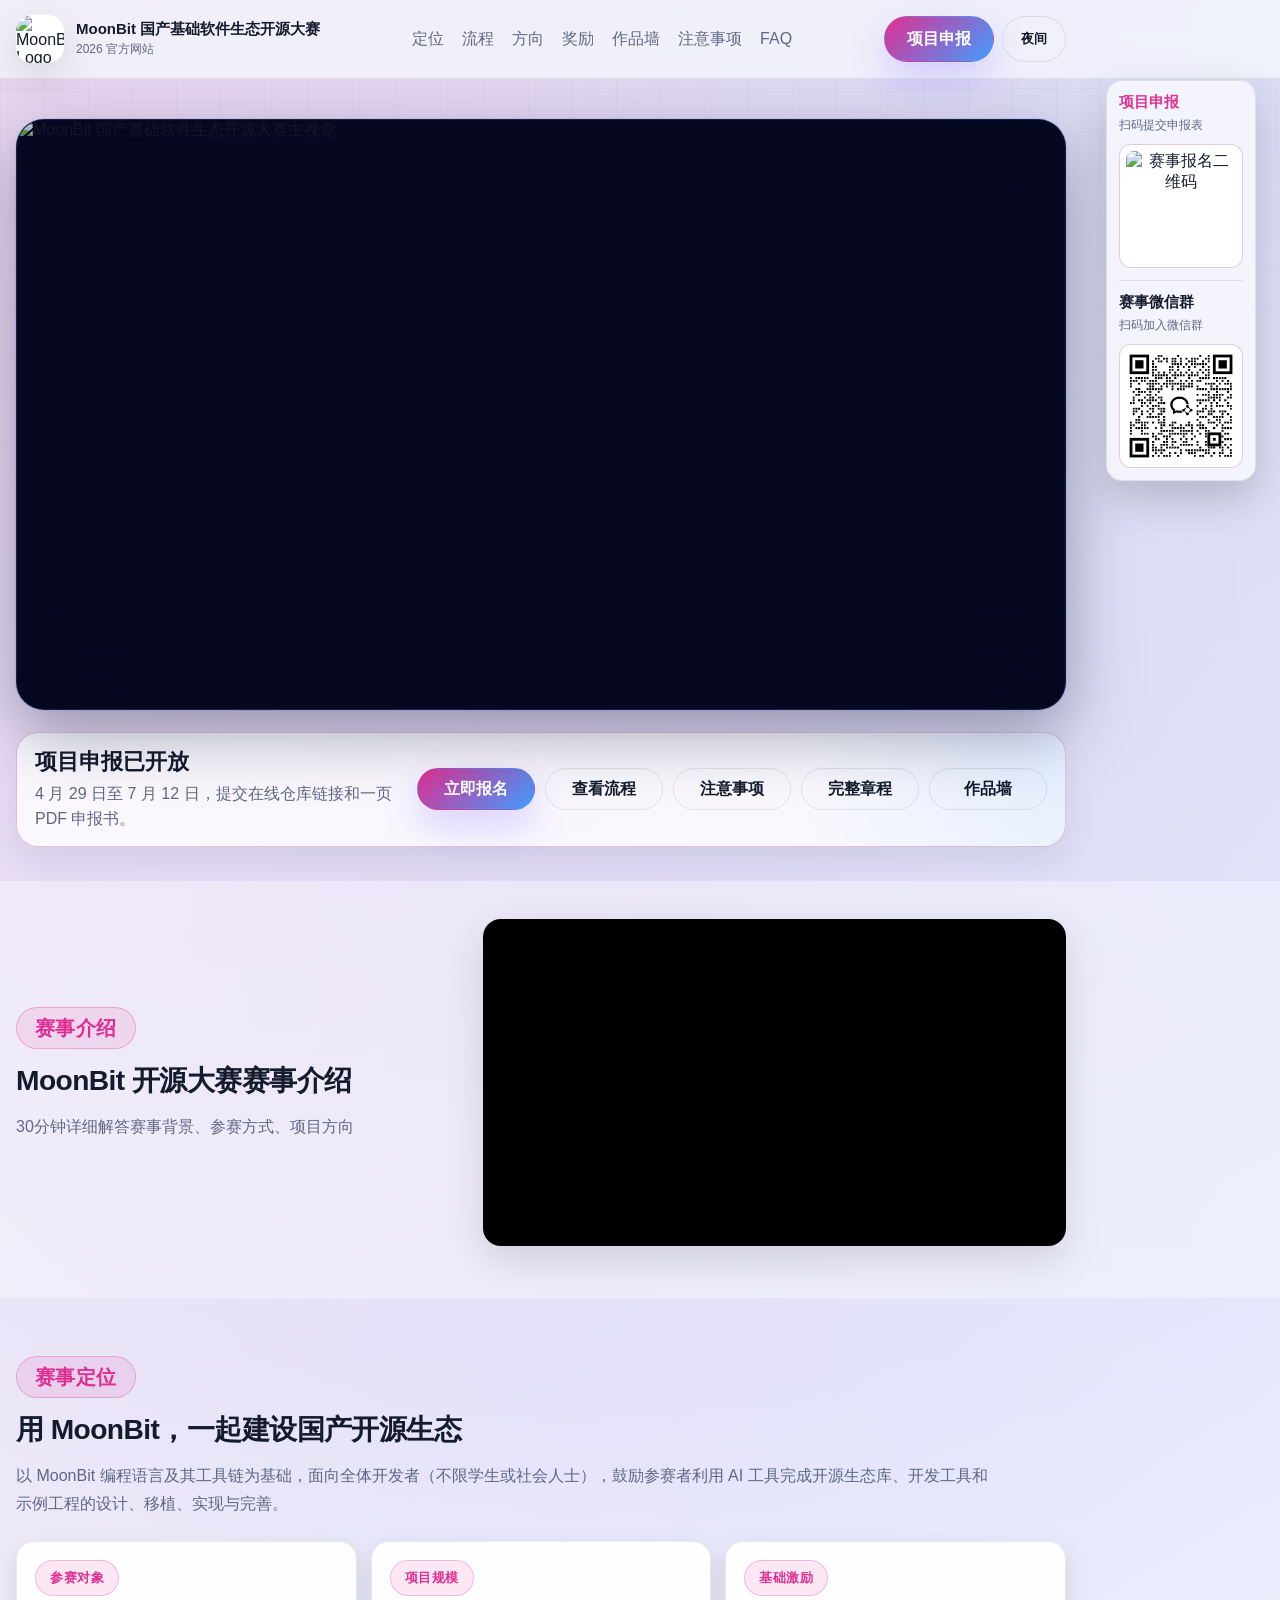
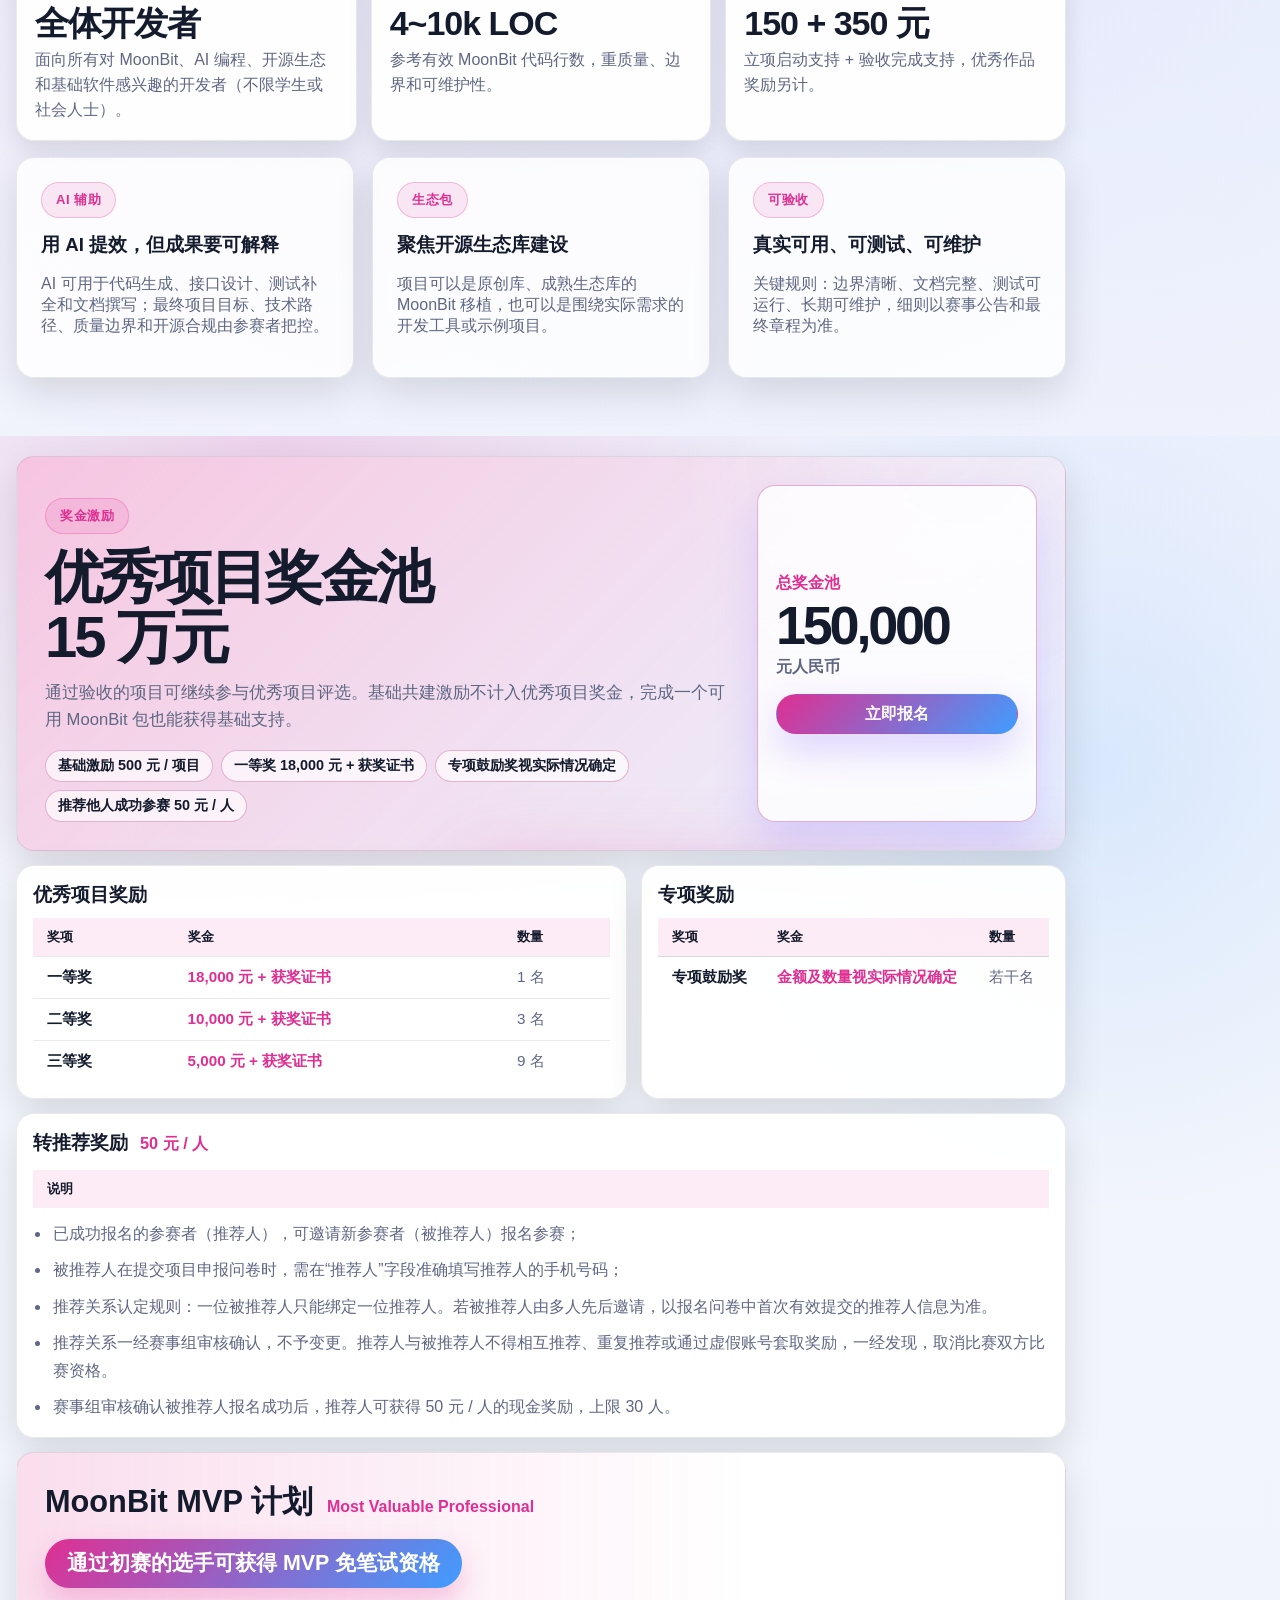
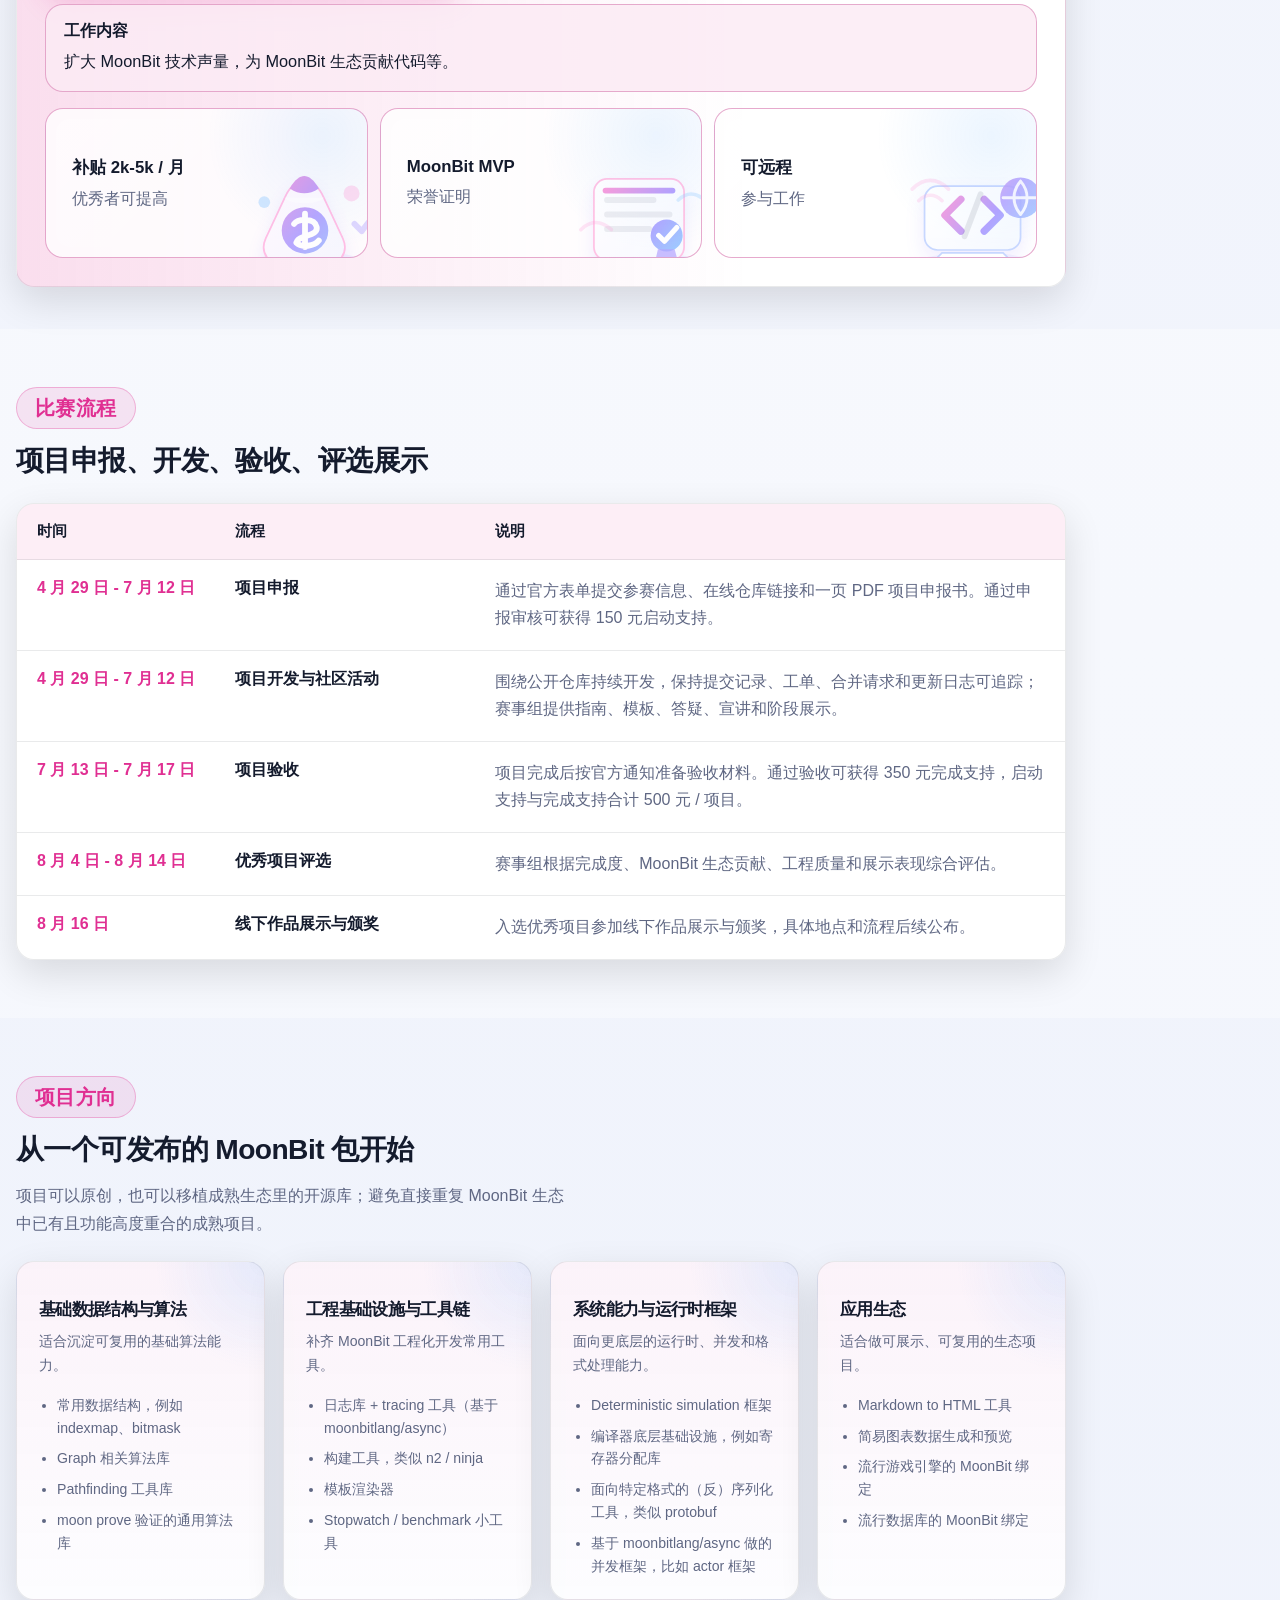
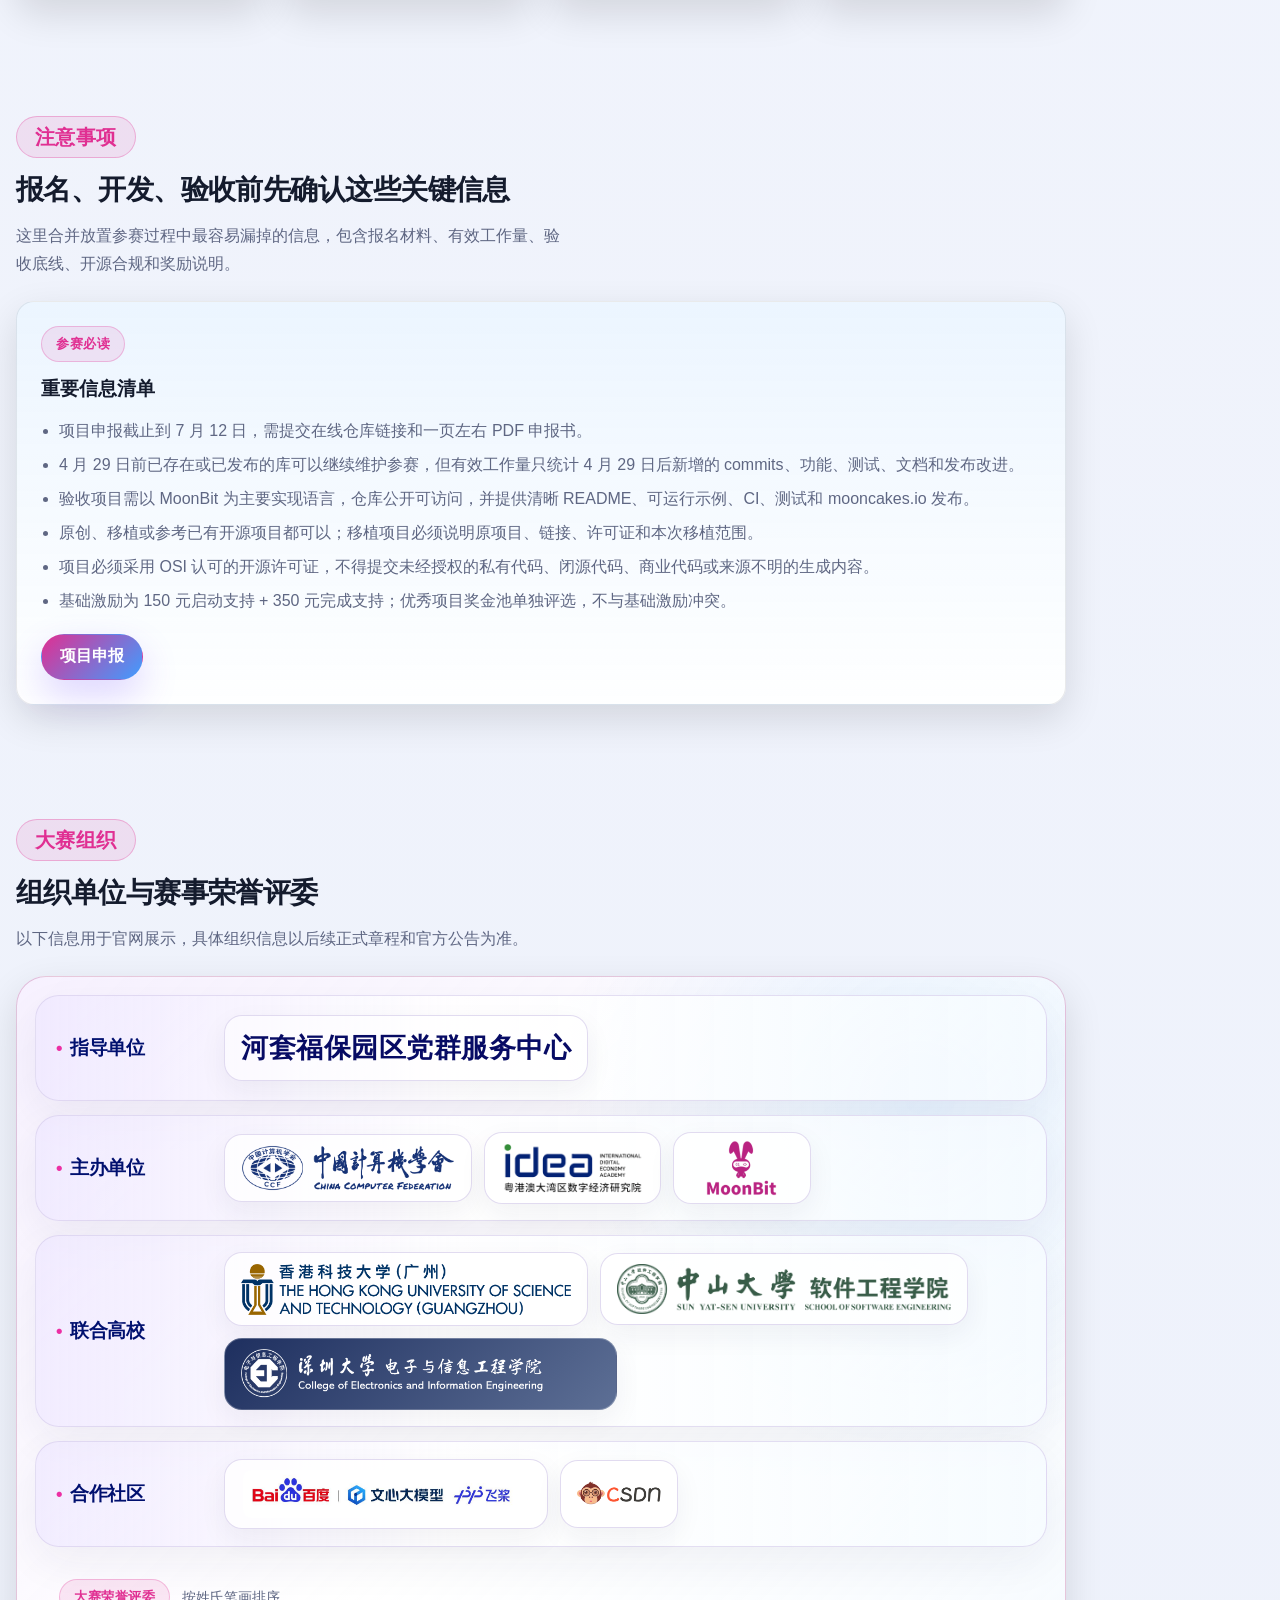
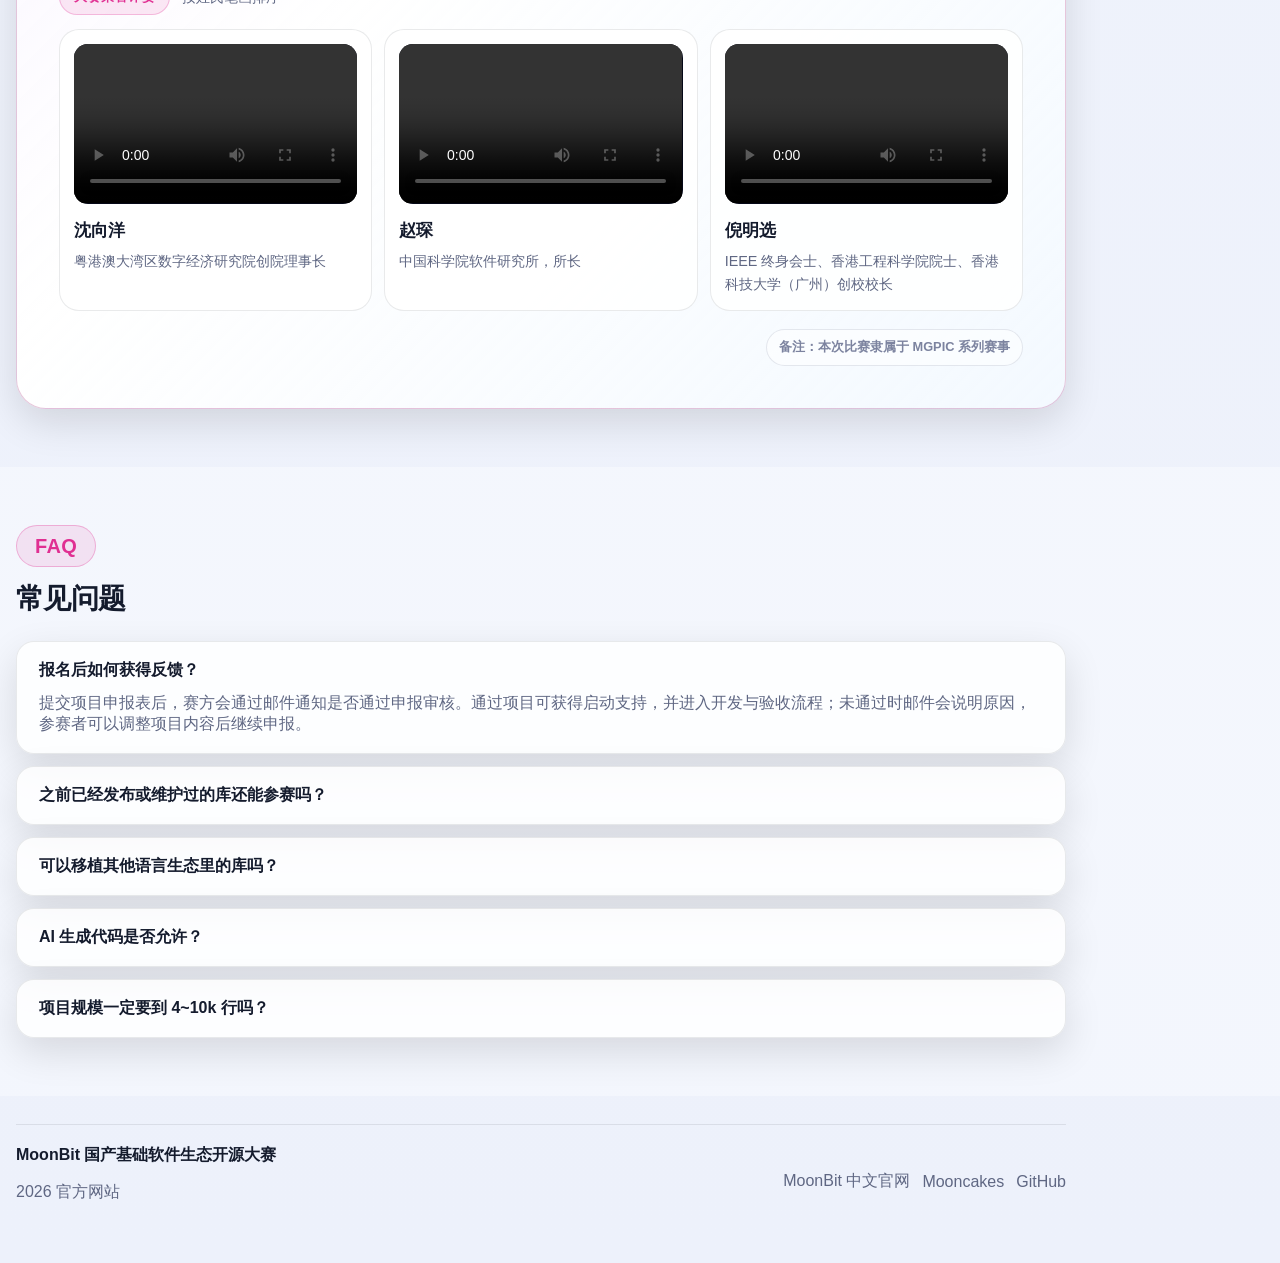
==== commit b27b1098: "Restore proposal schedule extension" ====
--- a/index.html
+++ b/index.html
@@ -9,8 +9,8 @@
       content="MoonBit 国产基础软件生态开源大赛：开源库共建、MoonBit 生态包建设与高校开源实践。"
     />
     <meta name="theme-color" content="#6f46ff" />
-    <link rel="stylesheet" href="site-assets/styles.css?v=20260617-schedule-1" />
-    <script src="site-assets/main.js?v=20260617-schedule-1" type="module"></script>
+    <link rel="stylesheet" href="site-assets/styles.css?v=20260617-schedule-2" />
+    <script src="site-assets/main.js?v=20260617-schedule-2" type="module"></script>
   </head>
   <body>
     <div id="mgpic-app"></div>
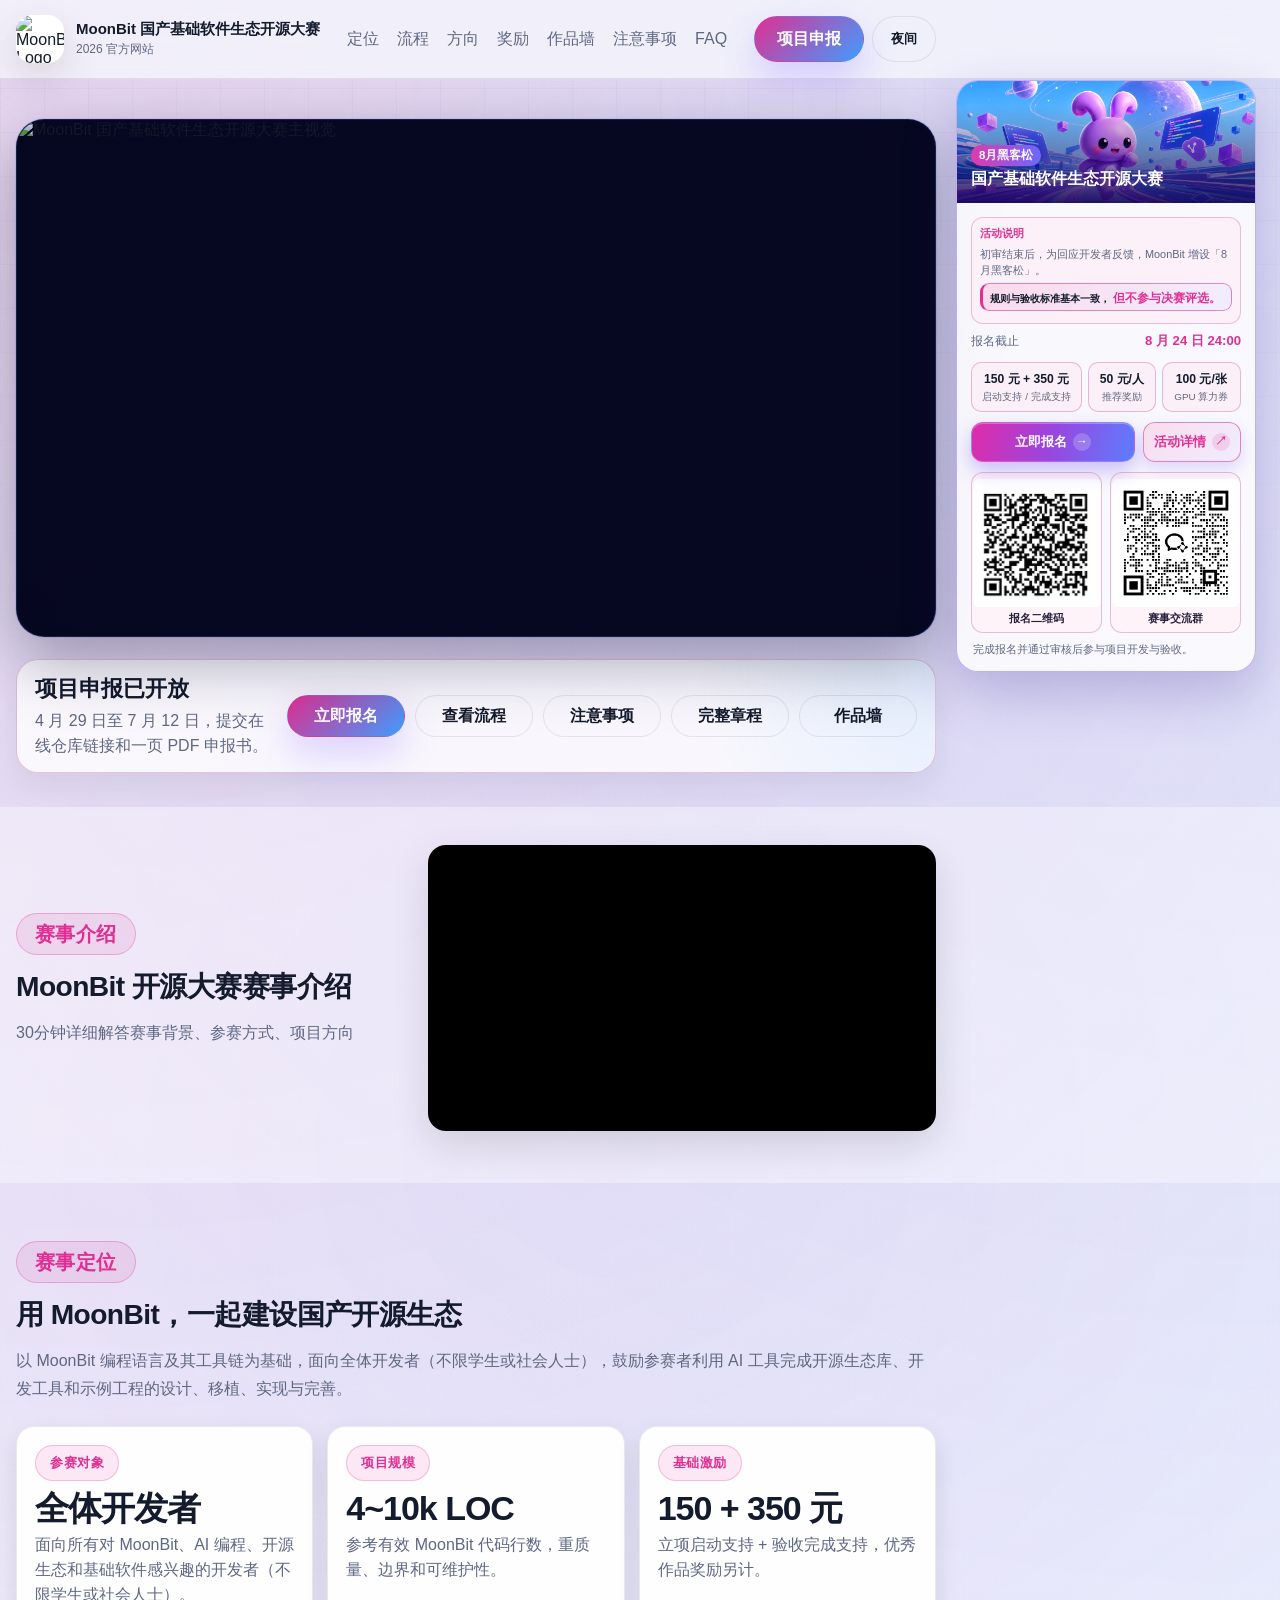
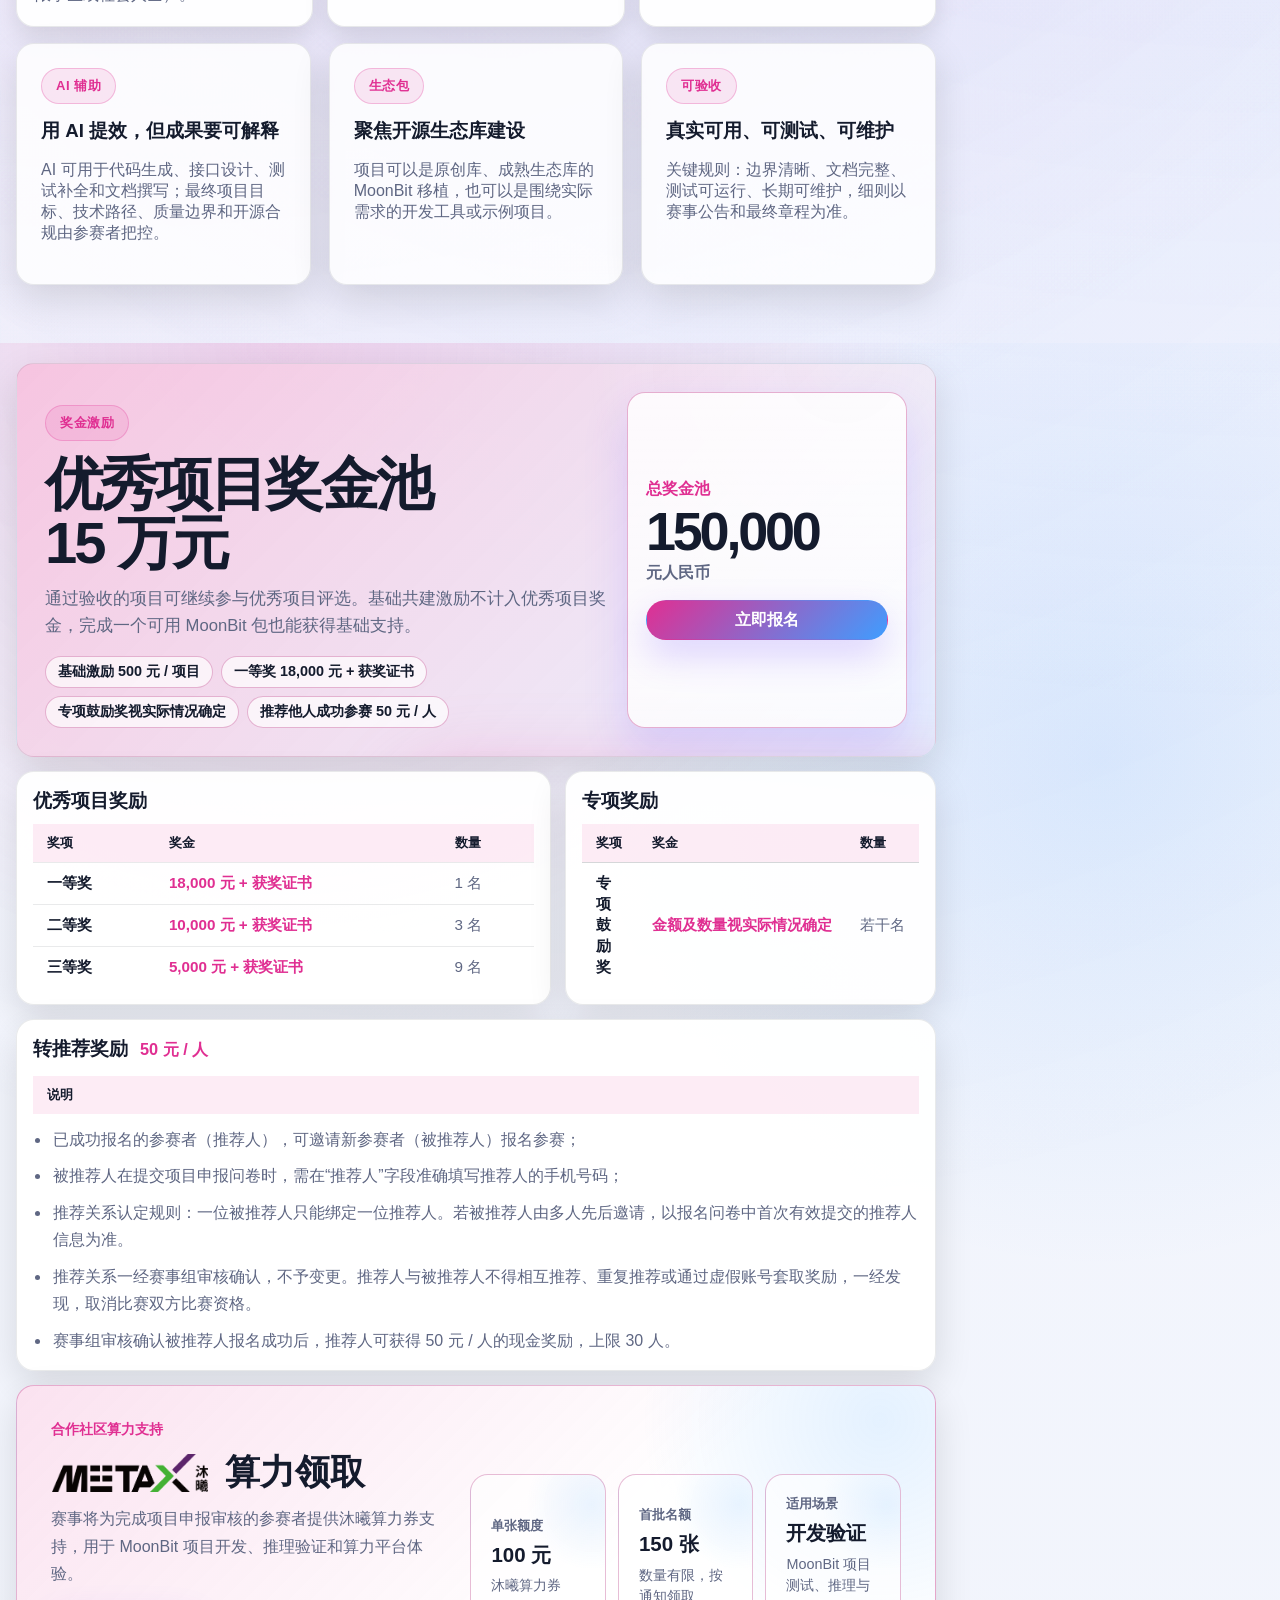
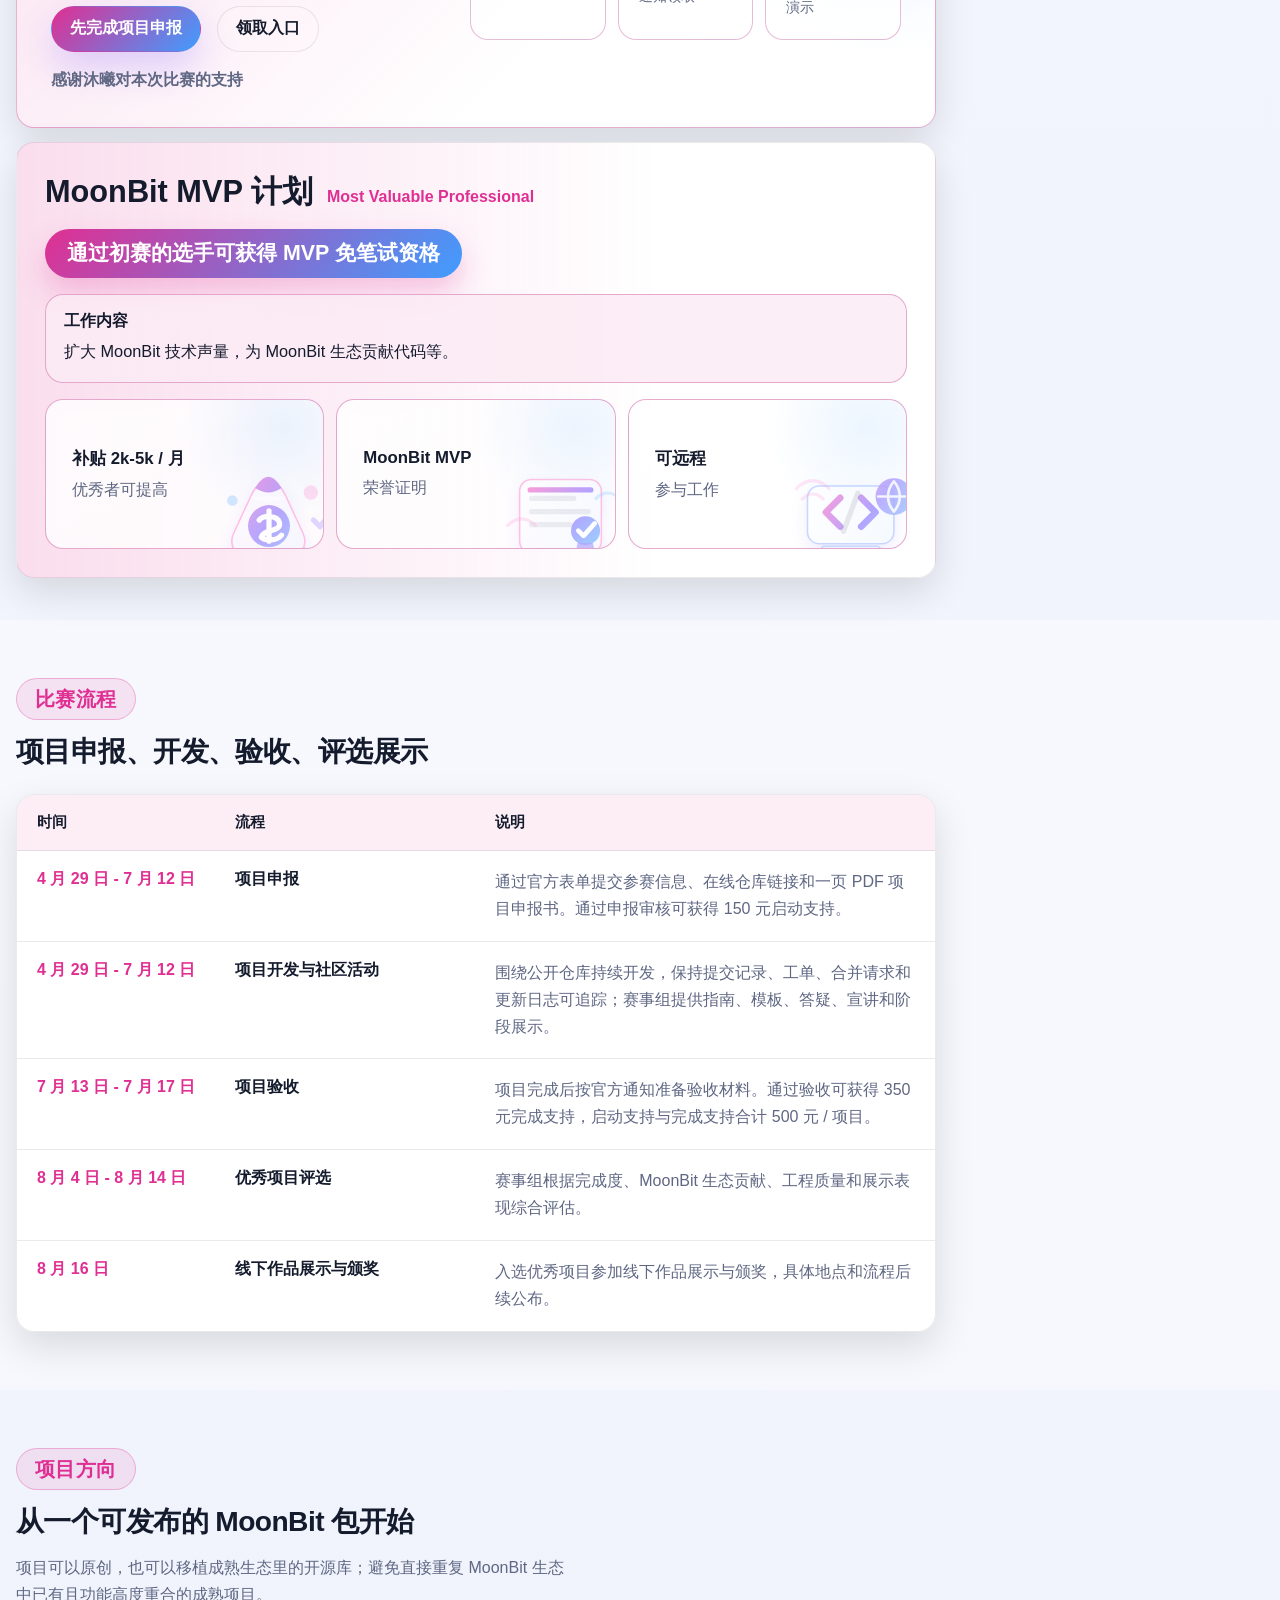
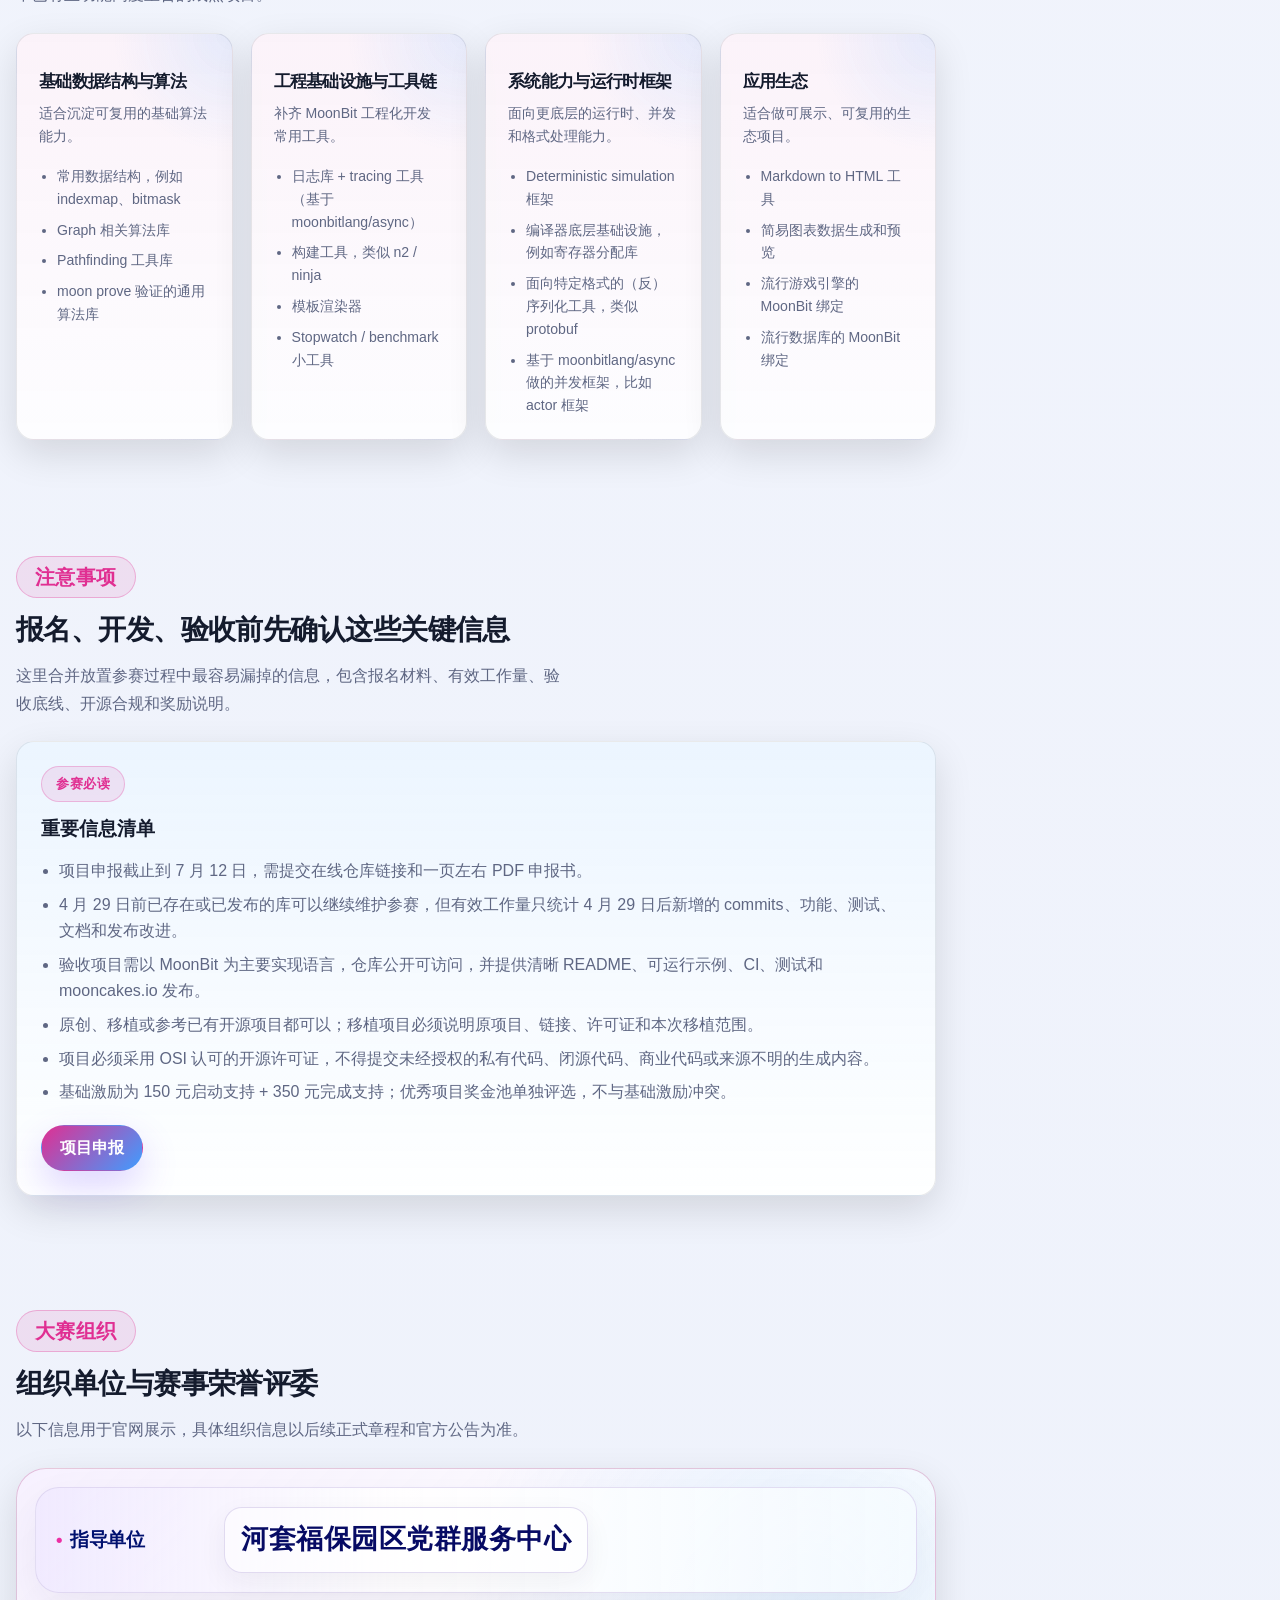
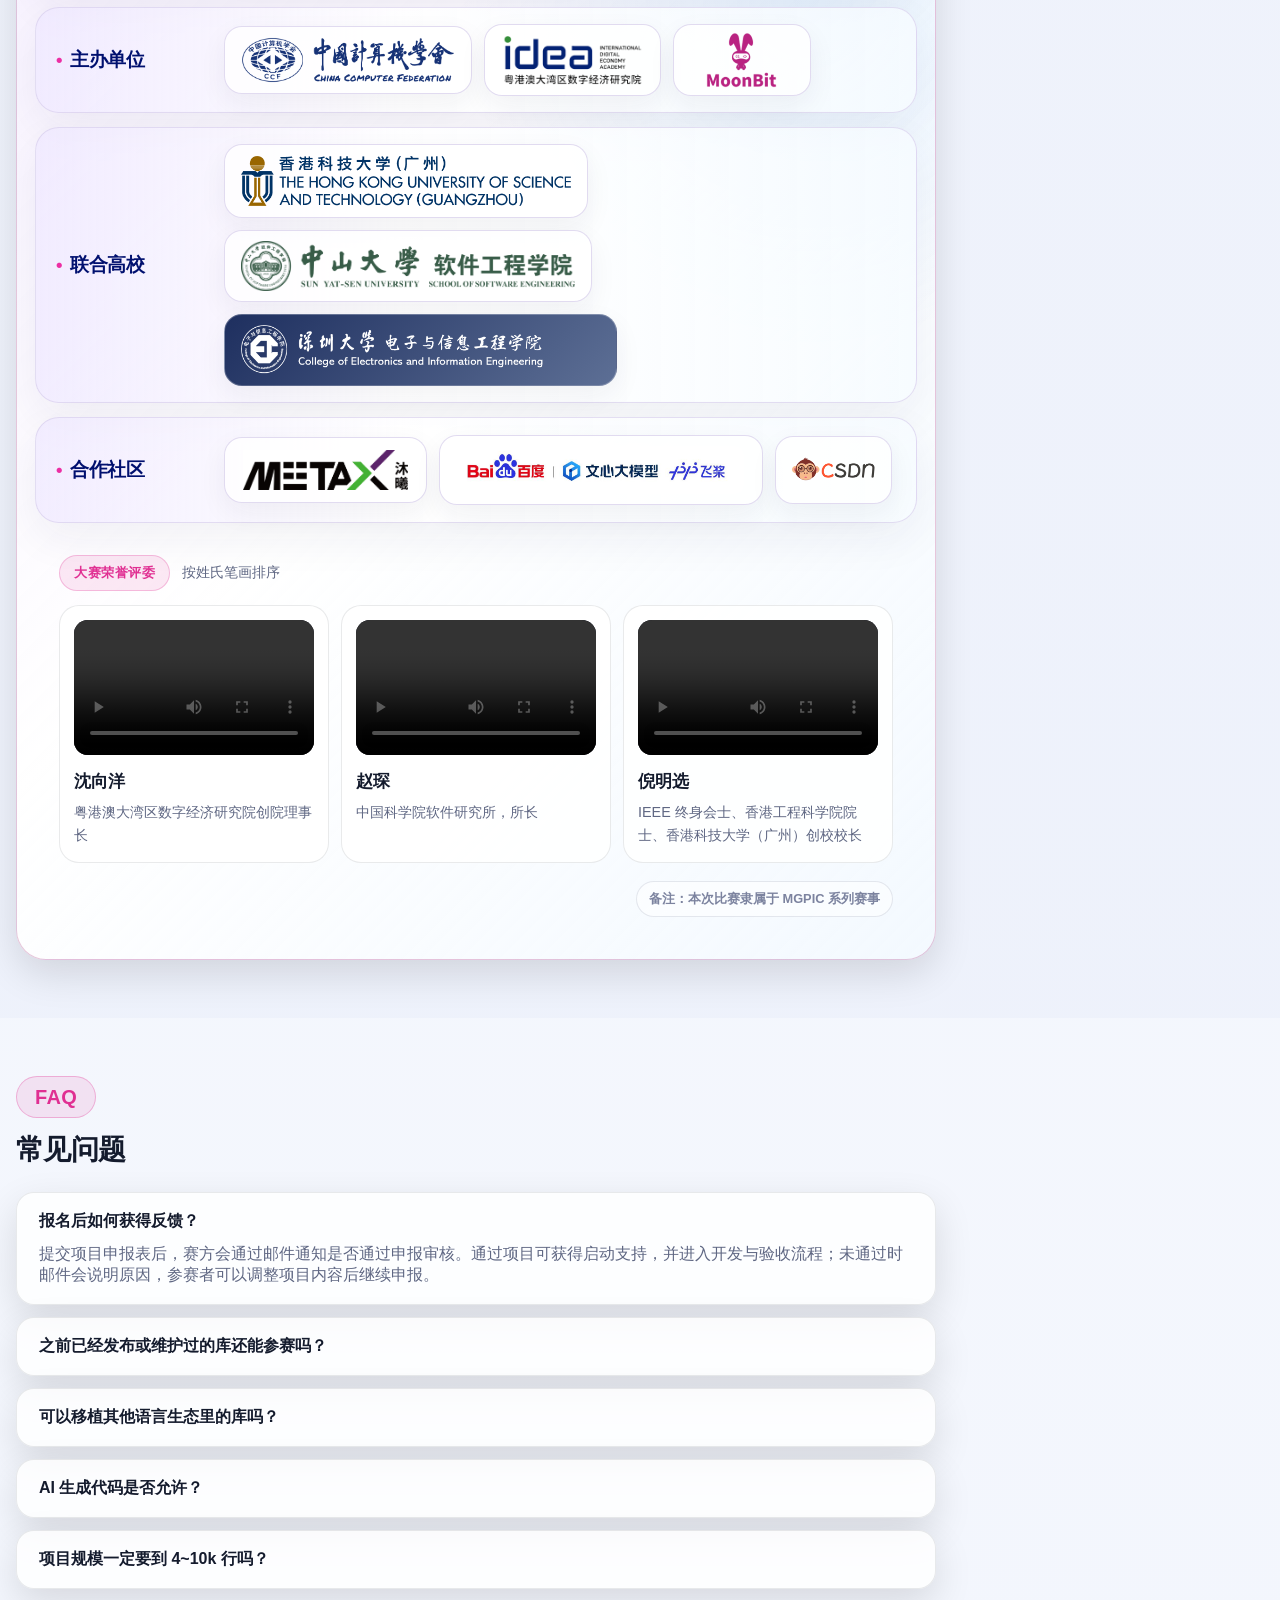
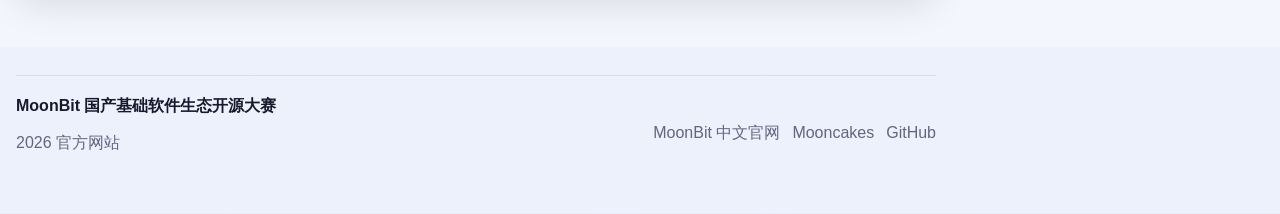
==== commit b92380e0: "Add August hackathon announcement" ====
--- a/index.html
+++ b/index.html
@@ -9,8 +9,8 @@
       content="MoonBit 国产基础软件生态开源大赛：开源库共建、MoonBit 生态包建设与高校开源实践。"
     />
     <meta name="theme-color" content="#6f46ff" />
-    <link rel="stylesheet" href="site-assets/styles.css?v=20260617-schedule-2" />
-    <script src="site-assets/main.js?v=20260617-schedule-2" type="module"></script>
+    <link rel="stylesheet" href="site-assets/styles.css?v=20260722-august-hackathon-1" />
+    <script src="site-assets/main.js?v=20260722-august-hackathon-1" type="module"></script>
   </head>
   <body>
     <div id="mgpic-app"></div>
--- a/site-assets/styles.css
+++ b/site-assets/styles.css
@@ -98,6 +98,13 @@
 .container {
   width: min(var(--max-width), calc(100vw - 32px));
   margin: 0 auto;
+}
+
+section,
+#base-support,
+#referral-reward,
+#compute {
+  scroll-margin-top: 96px;
 }
 
 .site-header {
@@ -1462,6 +1469,119 @@
   line-height: 1.5;
 }
 
+.compute-support-card {
+  grid-column: 1 / -1;
+  display: grid;
+  grid-template-columns: minmax(0, 0.95fr) minmax(360px, 1.05fr);
+  gap: clamp(18px, 3vw, 30px);
+  align-items: center;
+  padding: clamp(22px, 3vw, 34px);
+  border: 1px solid color-mix(in srgb, var(--primary) 28%, var(--border));
+  border-radius: var(--radius-xl);
+  background:
+    radial-gradient(circle at 94% 10%, color-mix(in srgb, var(--primary-strong) 14%, transparent), transparent 26%),
+    linear-gradient(135deg, color-mix(in srgb, var(--primary) 14%, transparent), transparent 62%),
+    var(--panel-strong);
+  box-shadow: var(--shadow);
+}
+
+.compute-support-copy {
+  display: grid;
+  gap: 14px;
+  min-width: 0;
+}
+
+.compute-support-kicker {
+  display: flex;
+  flex-wrap: wrap;
+  align-items: center;
+  gap: 10px 12px;
+  color: var(--primary);
+  font-size: 0.88rem;
+  font-weight: 900;
+}
+
+.compute-support-title {
+  display: flex;
+  flex-wrap: wrap;
+  align-items: center;
+  gap: 8px 16px;
+  margin: 0;
+  color: var(--text);
+  font-size: clamp(1.55rem, 2.7vw, 2.18rem);
+  font-weight: 900;
+  line-height: 1.08;
+}
+
+.compute-support-title-logo {
+  display: block;
+  width: clamp(132px, 13vw, 158px);
+  height: clamp(32px, 3.2vw, 38px);
+  object-fit: contain;
+  transform: translateY(1px);
+}
+
+.compute-support-copy p {
+  max-width: 680px;
+  margin: 0;
+  color: var(--text-soft);
+  font-size: 1rem;
+  line-height: 1.72;
+}
+
+.compute-support-actions {
+  display: flex;
+  flex-wrap: wrap;
+  align-items: center;
+  gap: 12px 16px;
+  margin-top: 4px;
+}
+
+.compute-support-thanks {
+  color: color-mix(in srgb, var(--text-soft) 88%, var(--primary) 12%);
+  font-size: 0.86rem;
+  font-weight: 700;
+}
+
+.compute-support-grid {
+  display: grid;
+  grid-template-columns: repeat(3, minmax(0, 1fr));
+  gap: 12px;
+  min-width: 0;
+}
+
+.compute-support-stat {
+  display: grid;
+  align-content: center;
+  gap: 8px;
+  min-height: 150px;
+  padding: 20px;
+  border: 1px solid color-mix(in srgb, var(--primary) 24%, var(--border));
+  border-radius: 18px;
+  background:
+    radial-gradient(circle at 90% 18%, color-mix(in srgb, var(--primary-strong) 11%, transparent), transparent 36%),
+    rgba(255, 255, 255, 0.68);
+}
+
+.compute-support-stat span {
+  color: var(--text-soft);
+  font-size: 0.82rem;
+  font-weight: 900;
+}
+
+.compute-support-stat strong {
+  color: var(--text);
+  font-size: clamp(1.08rem, 1.6vw, 1.4rem);
+  line-height: 1.2;
+}
+
+.compute-support-stat p {
+  margin: 0;
+  color: var(--text-soft);
+  font-size: 0.9rem;
+  line-height: 1.5;
+}
+
 .showcase-wall-panel {
   overflow: hidden;
   padding: clamp(20px, 3vw, 28px);
@@ -4021,6 +4141,16 @@
   border-color: rgba(255, 255, 255, 0.24);
 }
 
+.organization-logo[src*="org-metax"] {
+  max-width: 178px;
+  height: 40px;
+}
+
+.organization-logo-card:has(.organization-logo[src*="org-metax"]) {
+  min-width: 0;
+  padding-inline: 18px;
+}
+
 .organization-logo[src*="org-baidu-ernie-paddle"] {
   max-width: min(100%, 360px);
   height: 48px;
@@ -4148,73 +4278,539 @@
   padding: 28px 0 44px;
 }
 
-.qq-float {
+.hackathon-float {
   position: fixed;
   right: 24px;
   top: 80px;
   z-index: 40;
-  width: 150px;
-  padding: 12px;
-  border: 1px solid var(--border);
-  border-radius: var(--radius-lg);
-  background: color-mix(in srgb, var(--panel-strong) 72%, transparent);
-  box-shadow: 0 18px 42px rgba(0, 0, 0, 0.18);
+  width: 300px;
+  overflow: hidden;
+  border: 1px solid color-mix(in srgb, #8d65ff 42%, var(--border));
+  border-radius: 22px;
+  background: color-mix(in srgb, var(--panel-strong) 86%, transparent);
+  box-shadow: 0 22px 54px rgba(50, 28, 137, 0.24);
   backdrop-filter: blur(18px);
 }
 
-.qr-float-card {
+.hackathon-poster-link {
+  position: relative;
   display: block;
+  height: 122px;
+  overflow: hidden;
   color: inherit;
   text-decoration: none;
 }
 
-.qr-float-card + .qr-float-card {
-  margin-top: 12px;
-  padding-top: 12px;
-  border-top: 1px solid var(--border);
-}
-
-.qr-float-card--primary .qq-float-copy strong {
-  color: var(--primary);
-}
-
-.qq-float-copy strong {
-  display: block;
-  color: var(--text);
-  font-size: 0.92rem;
-  line-height: 1.3;
-}
-
-.qq-float-copy p {
-  margin: 4px 0 10px;
-  color: var(--text-soft);
-  font-size: 0.78rem;
-  line-height: 1.45;
-}
-
-.qq-qr-box {
-  aspect-ratio: 1;
-  display: grid;
-  place-items: center;
-  padding: 6px;
-  border: 1px solid color-mix(in srgb, var(--primary) 18%, var(--border));
-  border-radius: 12px;
-  background: #fff;
-  text-align: center;
-}
-
-.qq-qr-img {
+.hackathon-poster-preview {
   display: block;
   width: 100%;
   height: 100%;
+  object-fit: cover;
+  object-position: 50% 4%;
+  filter: saturate(1.08) contrast(1.04);
+}
+
+.hackathon-poster-overlay {
+  position: absolute;
+  inset: 0;
+  display: flex;
+  flex-direction: column;
+  justify-content: flex-end;
+  gap: 3px;
+  padding: 14px;
+  color: #fff;
+  background: linear-gradient(180deg, transparent 20%, rgba(24, 5, 86, 0.88) 100%);
+}
+
+.hackathon-poster-overlay span {
+  width: fit-content;
+  padding: 3px 8px;
+  border-radius: 999px;
+  background: linear-gradient(90deg, #df3aac, #6b69ff);
+  font-size: 0.72rem;
+  font-weight: 800;
+}
+
+.hackathon-poster-overlay strong {
+  font-size: 0.98rem;
+  line-height: 1.25;
+}
+
+.hackathon-float-body {
+  padding: 14px;
+}
+
+.hackathon-summary {
+  margin-bottom: 12px;
+  padding: 10px;
+  border: 1px solid color-mix(in srgb, var(--primary) 18%, var(--border));
+  border-radius: 12px;
+  background: color-mix(in srgb, var(--primary) 6%, var(--panel));
+}
+
+.hackathon-summary strong {
+  display: block;
+  margin-bottom: 5px;
+  color: var(--primary);
+  font-size: 0.7rem;
+}
+
+.hackathon-summary p {
+  margin: 0;
+  color: var(--text-soft);
+  font-size: 0.68rem;
+  line-height: 1.5;
+}
+
+.hackathon-summary-highlight {
+  margin: 7px 0;
+  padding: 7px 9px;
+  border: 1px solid color-mix(in srgb, var(--primary) 48%, var(--border));
+  border-left: 3px solid var(--primary);
+  border-radius: 9px;
+  background: linear-gradient(
+    135deg,
+    color-mix(in srgb, var(--primary) 17%, var(--panel)),
+    color-mix(in srgb, #7768ff 10%, var(--panel))
+  );
+}
+
+.hackathon-summary-highlight-label {
+  display: inline-flex;
+  padding: 2px 6px;
+  border-radius: 999px;
+  color: #fff;
+  background: linear-gradient(100deg, #df2ca9, #6b69ff);
+  font-size: 0.56rem;
+  font-weight: 800;
+  line-height: 1.35;
+}
+
+.hackathon-summary-highlight-copy {
+  display: block;
+  margin-top: 5px;
+  color: var(--text);
+  font-size: 0.64rem;
+  font-weight: 700;
+  line-height: 1.4;
+}
+
+.hackathon-summary .hackathon-summary-highlight strong {
+  margin: 2px 0 0;
+  color: var(--primary);
+  font-size: 0.72rem;
+  line-height: 1.35;
+}
+
+.hackathon-summary .hackathon-summary-tail {
+  margin-top: 7px;
+}
+
+.hackathon-deadline {
+  display: flex;
+  align-items: center;
+  justify-content: space-between;
+  gap: 8px;
+  padding-bottom: 12px;
+  color: var(--text-soft);
+  font-size: 0.76rem;
+}
+
+.hackathon-deadline strong {
+  color: var(--primary);
+  font-size: 0.82rem;
+}
+
+.hackathon-rewards {
+  display: grid;
+  grid-template-columns:
+    minmax(0, 1.4fr)
+    minmax(0, 0.85fr)
+    minmax(0, 1fr);
+  gap: 6px;
+}
+
+.hackathon-reward {
+  min-width: 0;
+  min-height: 44px;
+  padding: 8px 4px;
+  border: 1px solid color-mix(in srgb, var(--primary) 22%, var(--border));
+  border-radius: 10px;
+  background: color-mix(in srgb, var(--primary) 7%, var(--panel));
+  color: inherit;
+  text-align: center;
+  text-decoration: none;
+  cursor: pointer;
+  transition:
+    transform 160ms ease,
+    border-color 160ms ease,
+    background-color 160ms ease,
+    box-shadow 160ms ease;
+}
+
+.hackathon-reward:hover {
+  transform: translateY(-1px);
+  border-color: color-mix(in srgb, var(--primary) 52%, var(--border));
+  background: color-mix(in srgb, var(--primary) 13%, var(--panel));
+  box-shadow: 0 7px 18px color-mix(in srgb, var(--primary) 12%, transparent);
+}
+
+.hackathon-reward:focus-visible {
+  outline: 2px solid var(--primary);
+  outline-offset: 2px;
+}
+
+.hackathon-reward strong,
+.hackathon-reward span {
+  display: block;
+}
+
+.hackathon-reward strong {
+  color: var(--text);
+  font-size: 0.76rem;
+  white-space: nowrap;
+}
+
+.hackathon-reward span {
+  margin-top: 3px;
+  color: var(--text-soft);
+  font-size: 0.62rem;
+  line-height: 1.2;
+}
+
+.hackathon-actions {
+  display: grid;
+  grid-template-columns: minmax(0, 1.25fr) minmax(0, 0.75fr);
+  gap: 8px;
+  margin-top: 10px;
+}
+
+.hackathon-apply-button,
+.hackathon-detail-button {
+  position: relative;
+  display: flex;
+  align-items: center;
+  justify-content: center;
+  min-height: 40px;
+  padding: 0 8px;
+  border: 1px solid transparent;
+  border-radius: 12px;
+  cursor: pointer;
+  font-size: 0.84rem;
+  font-weight: 800;
+  letter-spacing: 0.01em;
+  line-height: 1;
+  text-decoration: none;
+  white-space: nowrap;
+  transition:
+    transform 160ms ease,
+    box-shadow 160ms ease,
+    filter 160ms ease,
+    border-color 160ms ease;
+}
+
+.hackathon-apply-button {
+  border-color: rgba(255, 255, 255, 0.2);
+  color: #fff;
+  background: linear-gradient(105deg, #df2ca9 0%, #9a45de 48%, #5d7dff 100%);
+  box-shadow:
+    0 9px 20px rgba(112, 74, 232, 0.34),
+    inset 0 1px 0 rgba(255, 255, 255, 0.28);
+}
+
+.hackathon-detail-button {
+  border-color: color-mix(in srgb, var(--primary) 48%, var(--border));
+  color: var(--primary);
+  background: linear-gradient(
+    135deg,
+    color-mix(in srgb, var(--primary) 17%, var(--panel-strong)),
+    color-mix(in srgb, #7768ff 12%, var(--panel-strong))
+  );
+  box-shadow:
+    0 7px 16px rgba(112, 74, 232, 0.2),
+    inset 0 1px 0 color-mix(in srgb, #fff 26%, transparent);
+}
+
+.hackathon-apply-button::after,
+.hackathon-detail-button::after {
+  display: inline-flex;
+  align-items: center;
+  justify-content: center;
+  width: 18px;
+  height: 18px;
+  margin-left: 6px;
+  border-radius: 999px;
+  font-size: 0.72rem;
+  line-height: 1;
+  transition: transform 160ms ease;
+}
+
+.hackathon-apply-button::after {
+  color: #fff;
+  background: rgba(255, 255, 255, 0.2);
+  content: "→";
+}
+
+.hackathon-detail-button::after {
+  color: var(--primary);
+  background: color-mix(in srgb, var(--primary) 14%, transparent);
+  content: "↗";
+}
+
+.hackathon-apply-button:hover,
+.hackathon-detail-button:hover {
+  transform: translateY(-2px);
+  filter: brightness(1.07) saturate(1.05);
+}
+
+.hackathon-apply-button:hover::after,
+.hackathon-detail-button:hover::after {
+  transform: translateX(2px);
+}
+
+.hackathon-apply-button:active,
+.hackathon-detail-button:active {
+  transform: translateY(0) scale(0.98);
+}
+
+.hackathon-apply-button:focus-visible,
+.hackathon-detail-button:focus-visible {
+  outline: 3px solid color-mix(in srgb, var(--primary) 32%, transparent);
+  outline-offset: 2px;
+}
+
+.hackathon-qr-grid {
+  display: grid;
+  grid-template-columns: repeat(2, minmax(0, 1fr));
+  gap: 8px;
+  margin-top: 10px;
+}
+
+.hackathon-qr-item {
+  display: flex;
+  flex-direction: column;
+  align-items: center;
+  gap: 5px;
+  min-width: 0;
+  padding: 6px 0 7px;
+  border: 1px solid color-mix(in srgb, var(--primary) 20%, var(--border));
+  border-radius: 12px;
+  color: var(--text);
+  background: color-mix(in srgb, #fff 94%, var(--primary));
+  text-align: center;
+  text-decoration: none;
+}
+
+.hackathon-qr-media {
+  display: flex;
+  align-items: center;
+  justify-content: center;
+  width: 128px;
+  height: 128px;
+  overflow: hidden;
+  border-radius: 6px;
+  background: #fff;
+}
+
+.hackathon-qr-media img {
+  flex: none;
+  display: block;
+  width: 112px;
+  height: 112px;
+  max-width: none;
   object-fit: contain;
-  border-radius: 8px;
-}
-
-@media (min-width: 1201px) and (max-width: 1480px) {
+}
+
+.hackathon-qr-crop {
+  display: flex;
+  align-items: center;
+  justify-content: center;
+  width: 112px;
+  height: 112px;
+  overflow: hidden;
+  background: #fff;
+}
+
+.hackathon-qr-media--registration .hackathon-qr-crop img {
+  width: 159px;
+  height: 155px;
+}
+
+.hackathon-qr-item strong {
+  color: #26213c;
+  font-size: 0.66rem;
+  line-height: 1.2;
+}
+
+.hackathon-fine-print {
+  margin: 9px 2px 0;
+  color: var(--text-soft);
+  font-size: 0.66rem;
+  line-height: 1.45;
+}
+
+@media (min-width: 1201px) and (min-height: 1060px) {
+  .hackathon-float {
+    right: 18px;
+    width: 340px;
+  }
+
+  .hackathon-poster-link {
+    height: 205px;
+  }
+
+  .hackathon-poster-overlay {
+    padding: 18px;
+  }
+
+  .hackathon-poster-overlay span {
+    font-size: 0.84rem;
+  }
+
+  .hackathon-poster-overlay strong {
+    font-size: 1.18rem;
+  }
+
+  .hackathon-float-body {
+    padding: 20px;
+  }
+
+  .hackathon-summary {
+    margin-bottom: 16px;
+    padding: 15px;
+  }
+
+  .hackathon-summary strong {
+    margin-bottom: 7px;
+    font-size: 0.88rem;
+  }
+
+  .hackathon-summary p {
+    font-size: 0.9rem;
+    line-height: 1.7;
+  }
+
+  .hackathon-summary-highlight {
+    margin: 12px 0;
+    padding: 12px 14px;
+    border-left-width: 4px;
+    border-radius: 11px;
+  }
+
+  .hackathon-summary-highlight-label {
+    padding: 3px 8px;
+    font-size: 0.68rem;
+  }
+
+  .hackathon-summary-highlight-copy {
+    margin-top: 7px;
+    font-size: 0.88rem;
+    line-height: 1.5;
+  }
+
+  .hackathon-summary .hackathon-summary-highlight strong {
+    margin-top: 3px;
+    font-size: 1.02rem;
+    line-height: 1.4;
+  }
+
+  .hackathon-summary .hackathon-summary-tail {
+    margin-top: 10px;
+  }
+
+  .hackathon-deadline {
+    gap: 10px;
+    padding-bottom: 16px;
+    font-size: 0.9rem;
+  }
+
+  .hackathon-deadline strong {
+    font-size: 1rem;
+  }
+
+  .hackathon-rewards {
+    gap: 8px;
+  }
+
+  .hackathon-reward {
+    min-height: 62px;
+    padding: 12px 4px;
+  }
+
+  .hackathon-reward strong {
+    font-size: 0.92rem;
+  }
+
+  .hackathon-reward span {
+    margin-top: 5px;
+    font-size: 0.76rem;
+    line-height: 1.3;
+  }
+
+  .hackathon-actions {
+    gap: 10px;
+    margin-top: 14px;
+  }
+
+  .hackathon-apply-button,
+  .hackathon-detail-button {
+    min-height: 48px;
+    padding: 0 12px;
+    font-size: 0.96rem;
+  }
+
+  .hackathon-qr-grid {
+    gap: 10px;
+    margin-top: 14px;
+  }
+
+  .hackathon-qr-item {
+    gap: 6px;
+    padding: 9px 0 10px;
+  }
+
+  .hackathon-qr-item strong {
+    font-size: 0.8rem;
+  }
+
+  .hackathon-fine-print {
+    margin: 12px 2px 0;
+    font-size: 0.8rem;
+    line-height: 1.55;
+  }
+}
+
+@media (min-width: 1201px) and (max-height: 1059px) {
+  .hackathon-summary {
+    margin-bottom: 8px;
+    padding: 8px;
+  }
+
+  .hackathon-summary-highlight {
+    margin: 4px 0;
+    padding: 4px 7px;
+  }
+
+  .hackathon-summary-highlight-label,
+  .hackathon-summary-tail {
+    display: none;
+  }
+
+  .hackathon-summary-highlight-copy,
+  .hackathon-summary .hackathon-summary-highlight strong {
+    display: inline;
+    margin: 0;
+  }
+
+  .hackathon-summary .hackathon-summary-highlight strong {
+    margin-left: 3px;
+  }
+}
+
+@media (min-width: 1201px) and (max-width: 1760px) {
   .site--with-qr .container {
-    width: min(var(--max-width), calc(100vw - 230px));
-    margin-left: max(16px, calc((100vw - var(--max-width) - 190px) / 2));
+    width: min(var(--max-width), calc(100vw - 360px));
+    margin-left: max(16px, calc((100vw - var(--max-width) - 320px) / 2));
     margin-right: auto;
   }
 }
@@ -4224,63 +4820,126 @@
     padding-bottom: 112px;
   }
 
-  .qq-float {
+  .hackathon-float {
     left: 10px;
     right: 10px;
     top: auto;
     bottom: 12px;
     width: auto;
+    display: flex;
+    align-items: stretch;
+    height: 104px;
+    border-radius: 16px;
+  }
+
+  .hackathon-poster-link {
+    flex: 0 0 168px;
+    height: 104px;
+    min-height: 0;
+  }
+
+  .hackathon-poster-overlay {
+    padding: 10px;
+  }
+
+  .hackathon-float-body {
+    flex: 1;
     display: grid;
-    grid-template-columns: repeat(2, minmax(0, 1fr));
+    grid-template-columns: minmax(180px, 0.8fr) minmax(270px, 1.4fr) 120px;
+    align-items: center;
+    gap: 10px;
+    min-width: 0;
+    padding: 10px;
+  }
+
+  .hackathon-deadline {
+    display: block;
+    padding: 0;
+  }
+
+  .hackathon-deadline strong {
+    display: block;
+    margin-top: 3px;
+  }
+
+  .hackathon-actions {
+    grid-template-columns: 1fr;
+    gap: 6px;
+    margin-top: 0;
+  }
+
+  .hackathon-apply-button {
+    min-height: 38px;
+  }
+
+  .hackathon-detail-button {
+    min-height: 30px;
+    border-radius: 10px;
+    font-size: 0.68rem;
+  }
+
+  .hackathon-fine-print {
+    display: none;
+  }
+
+  .hackathon-qr-grid {
+    display: none;
+  }
+
+  .hackathon-summary {
+    display: none;
+  }
+}
+
+@media (max-width: 720px) {
+  .site--with-qr {
+    padding-bottom: 112px;
+  }
+
+  .hackathon-poster-link {
+    flex-basis: 96px;
+    height: 96px;
+  }
+
+  .hackathon-float {
+    height: 96px;
+  }
+
+  .hackathon-poster-overlay {
+    padding: 8px;
+  }
+
+  .hackathon-poster-overlay strong,
+  .hackathon-rewards,
+  .hackathon-fine-print {
+    display: none;
+  }
+
+  .hackathon-poster-overlay span {
+    font-size: 0.62rem;
+  }
+
+  .hackathon-float-body {
+    grid-template-columns: minmax(0, 1fr) 92px;
     gap: 8px;
-    padding: 8px;
-  }
-
-  .qr-float-card {
-    display: grid;
-    grid-template-columns: minmax(0, 1fr) 64px;
-    gap: 8px;
-    align-items: center;
-    min-width: 0;
-  }
-
-  .qr-float-card + .qr-float-card {
-    margin-top: 0;
-    padding-top: 0;
-    padding-left: 8px;
-    border-top: 0;
-    border-left: 1px solid var(--border);
-  }
-
-  .qq-float-copy p {
-    display: none;
-  }
-
-  .qq-qr-box {
-    min-height: 64px;
-    padding: 6px;
-  }
-}
-
-@media (max-width: 420px) {
-  .site--with-qr {
-    padding-bottom: 102px;
-  }
-
-  .qq-float {
-    grid-template-columns: 1fr;
-  }
-
-  .qr-float-card {
-    grid-template-columns: minmax(0, 1fr) 54px;
-  }
-
-  .qr-float-card + .qr-float-card {
-    display: none;
-  }
-
-  .qq-qr-box {
-    min-height: 54px;
+  }
+
+  .hackathon-deadline {
+    font-size: 0.68rem;
+  }
+
+  .hackathon-deadline strong {
+    font-size: 0.72rem;
+  }
+
+  .hackathon-apply-button {
+    min-height: 38px;
+    font-size: 0.76rem;
+  }
+
+  .hackathon-detail-button {
+    min-height: 28px;
+    font-size: 0.64rem;
   }
 }
 
@@ -4304,6 +4963,12 @@
 }
 
 @media (max-width: 1080px) {
+  #base-support,
+  #referral-reward,
+  #compute {
+    scroll-margin-top: 176px;
+  }
+
   .hero-banner-grid,
   .hero-inner,
   .admin-hero,
@@ -4320,6 +4985,7 @@
   .reward-grid,
   .prize-spotlight,
   .prize-table-grid,
+  .compute-support-card,
   .showcase-wall-head,
   .showcase-live-toolbar,
   .progress-portal,
@@ -4341,6 +5007,10 @@
     grid-template-columns: 1fr;
   }
 
+  .compute-support-grid {
+    grid-template-columns: 1fr;
+  }
+
   .organization-row {
     grid-template-columns: 1fr;
     gap: 10px;
@@ -4439,6 +5109,12 @@
 }
 
 @media (max-width: 760px) {
+  #base-support,
+  #referral-reward,
+  #compute {
+    scroll-margin-top: 132px;
+  }
+
   .showcase-card.direction-card h3 {
     white-space: normal;
   }
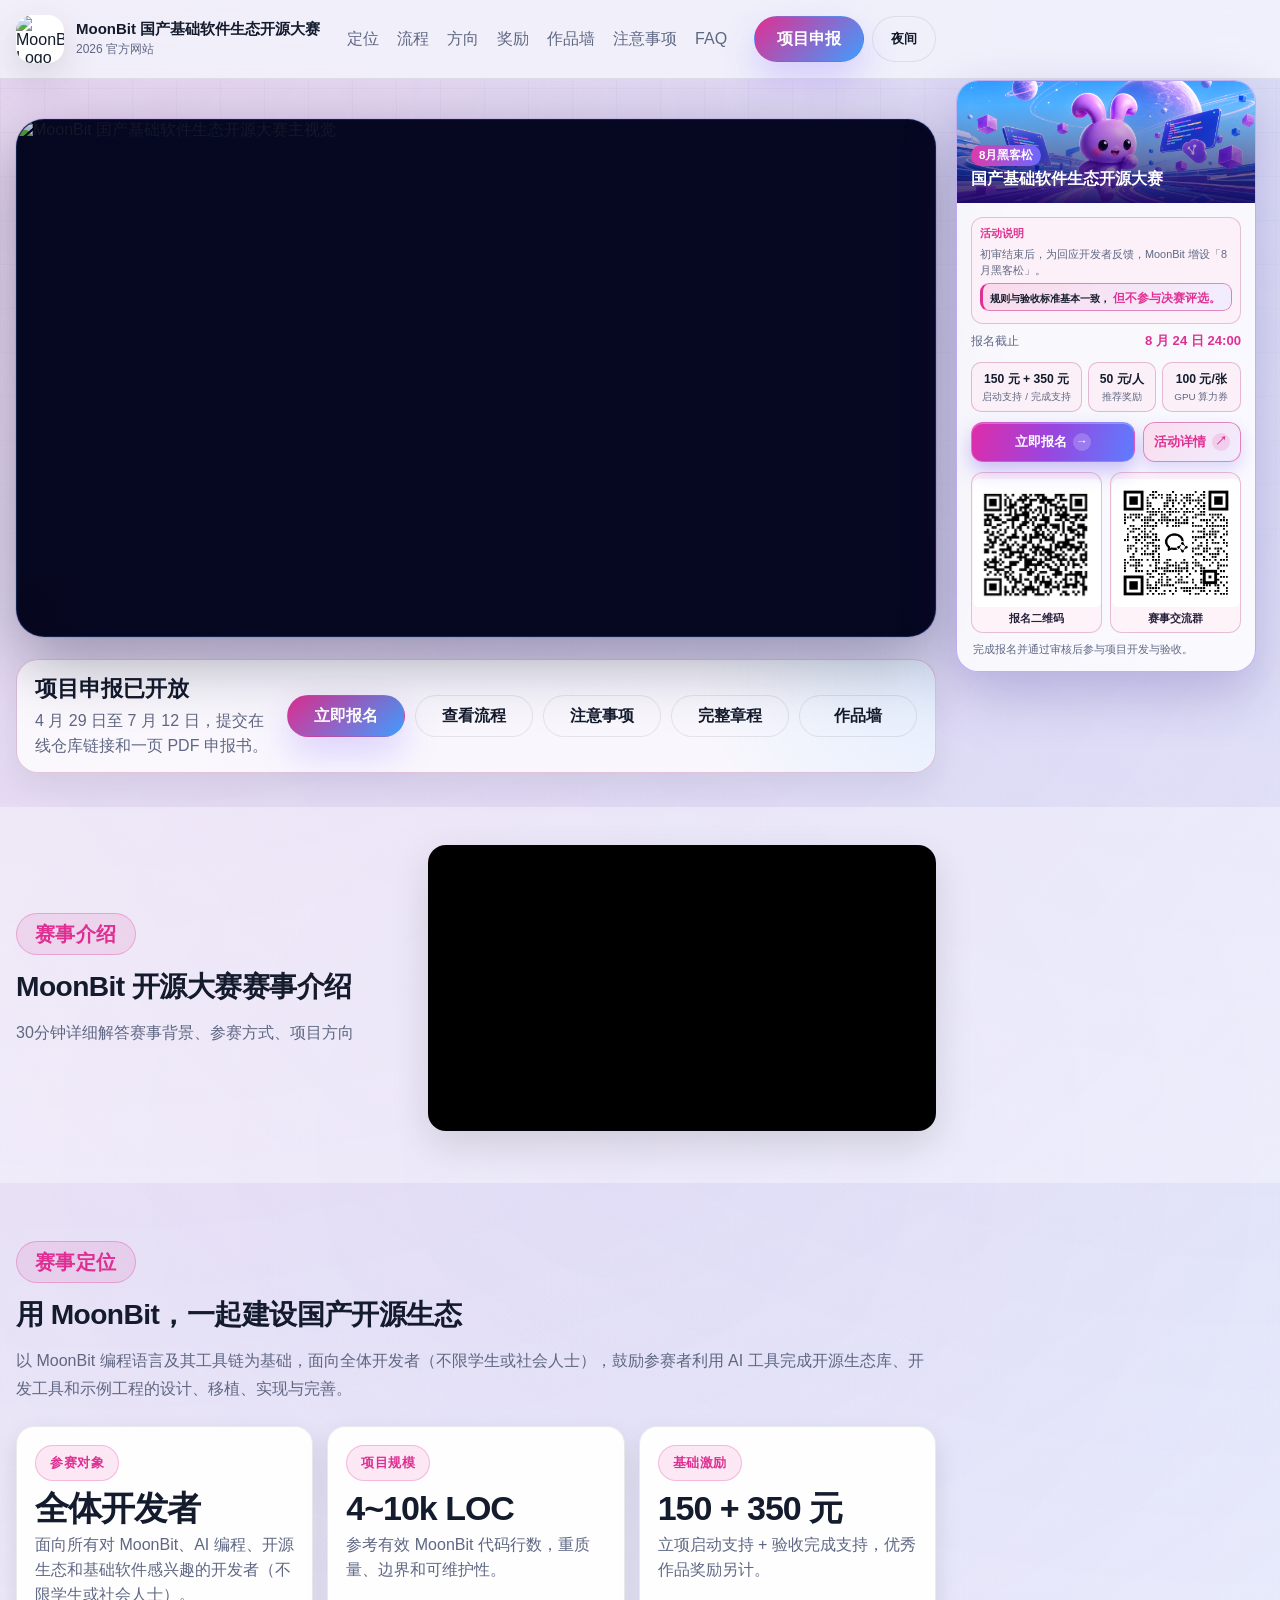
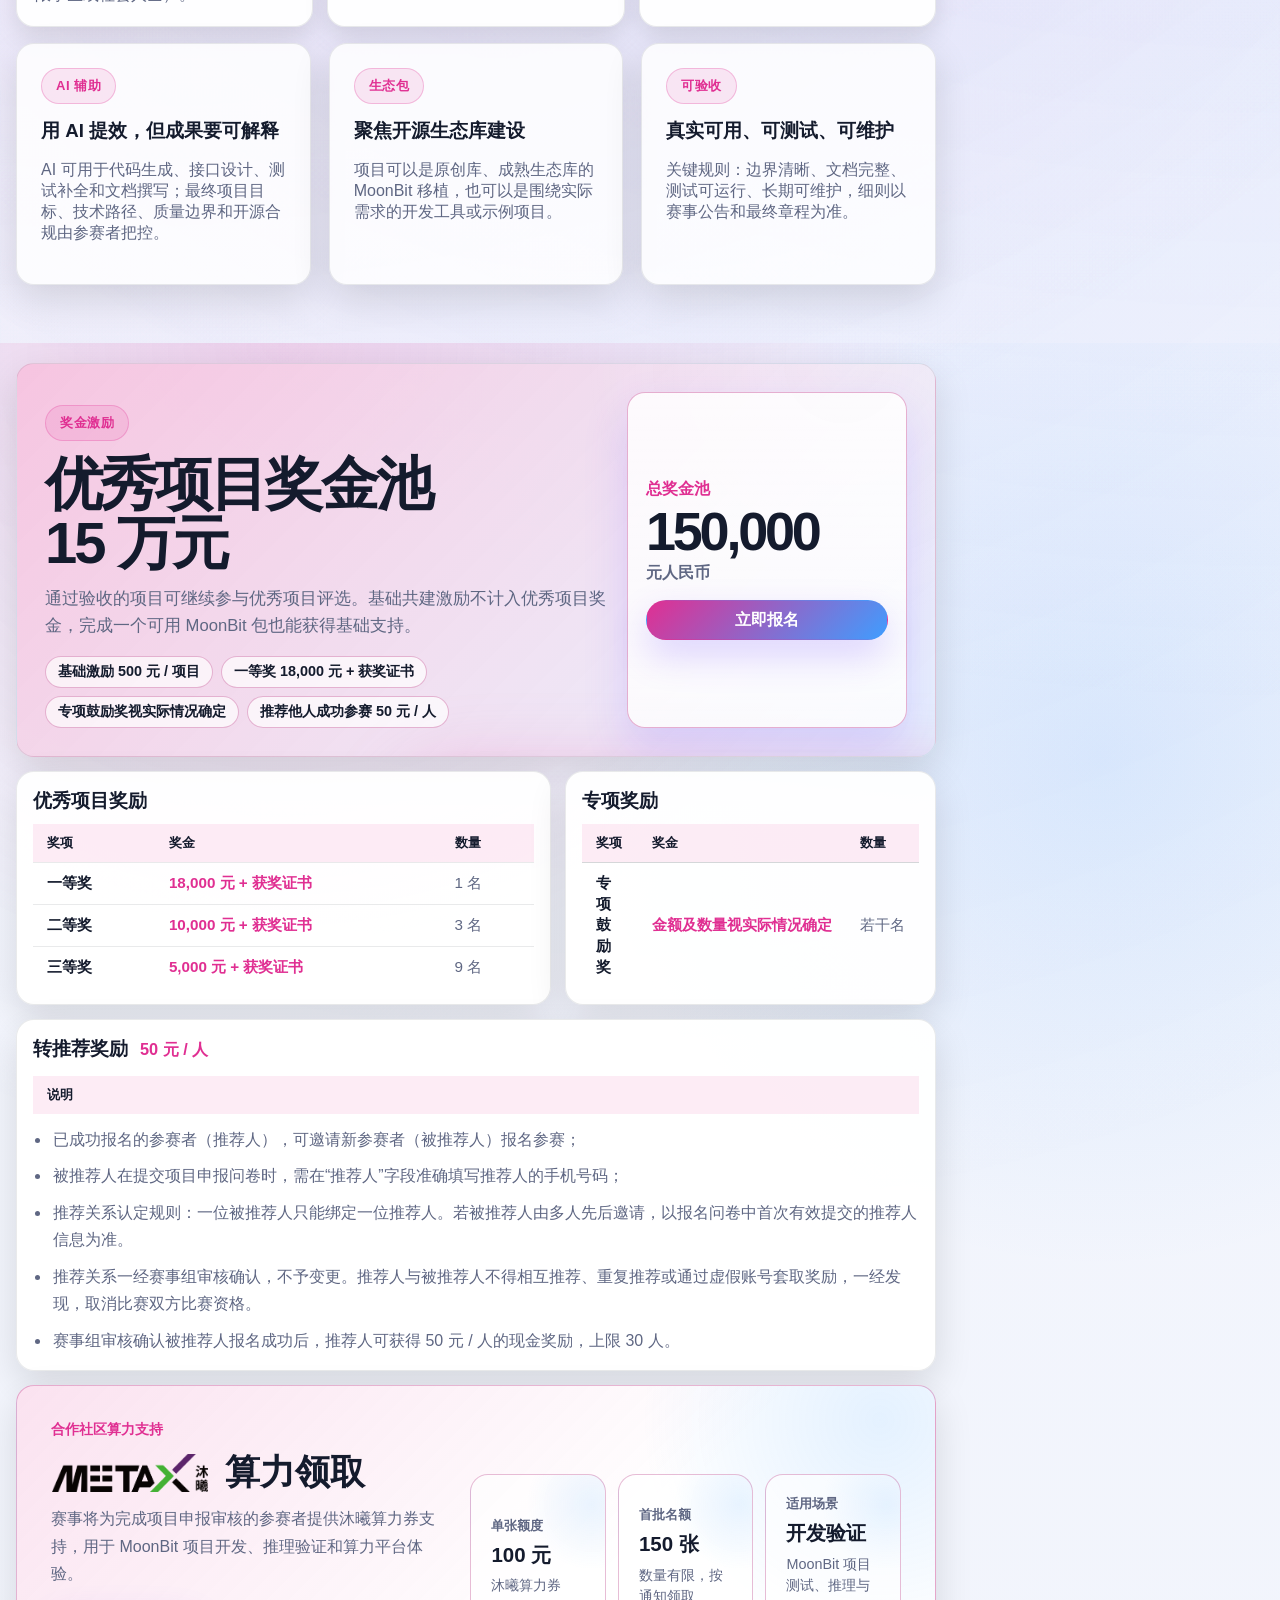
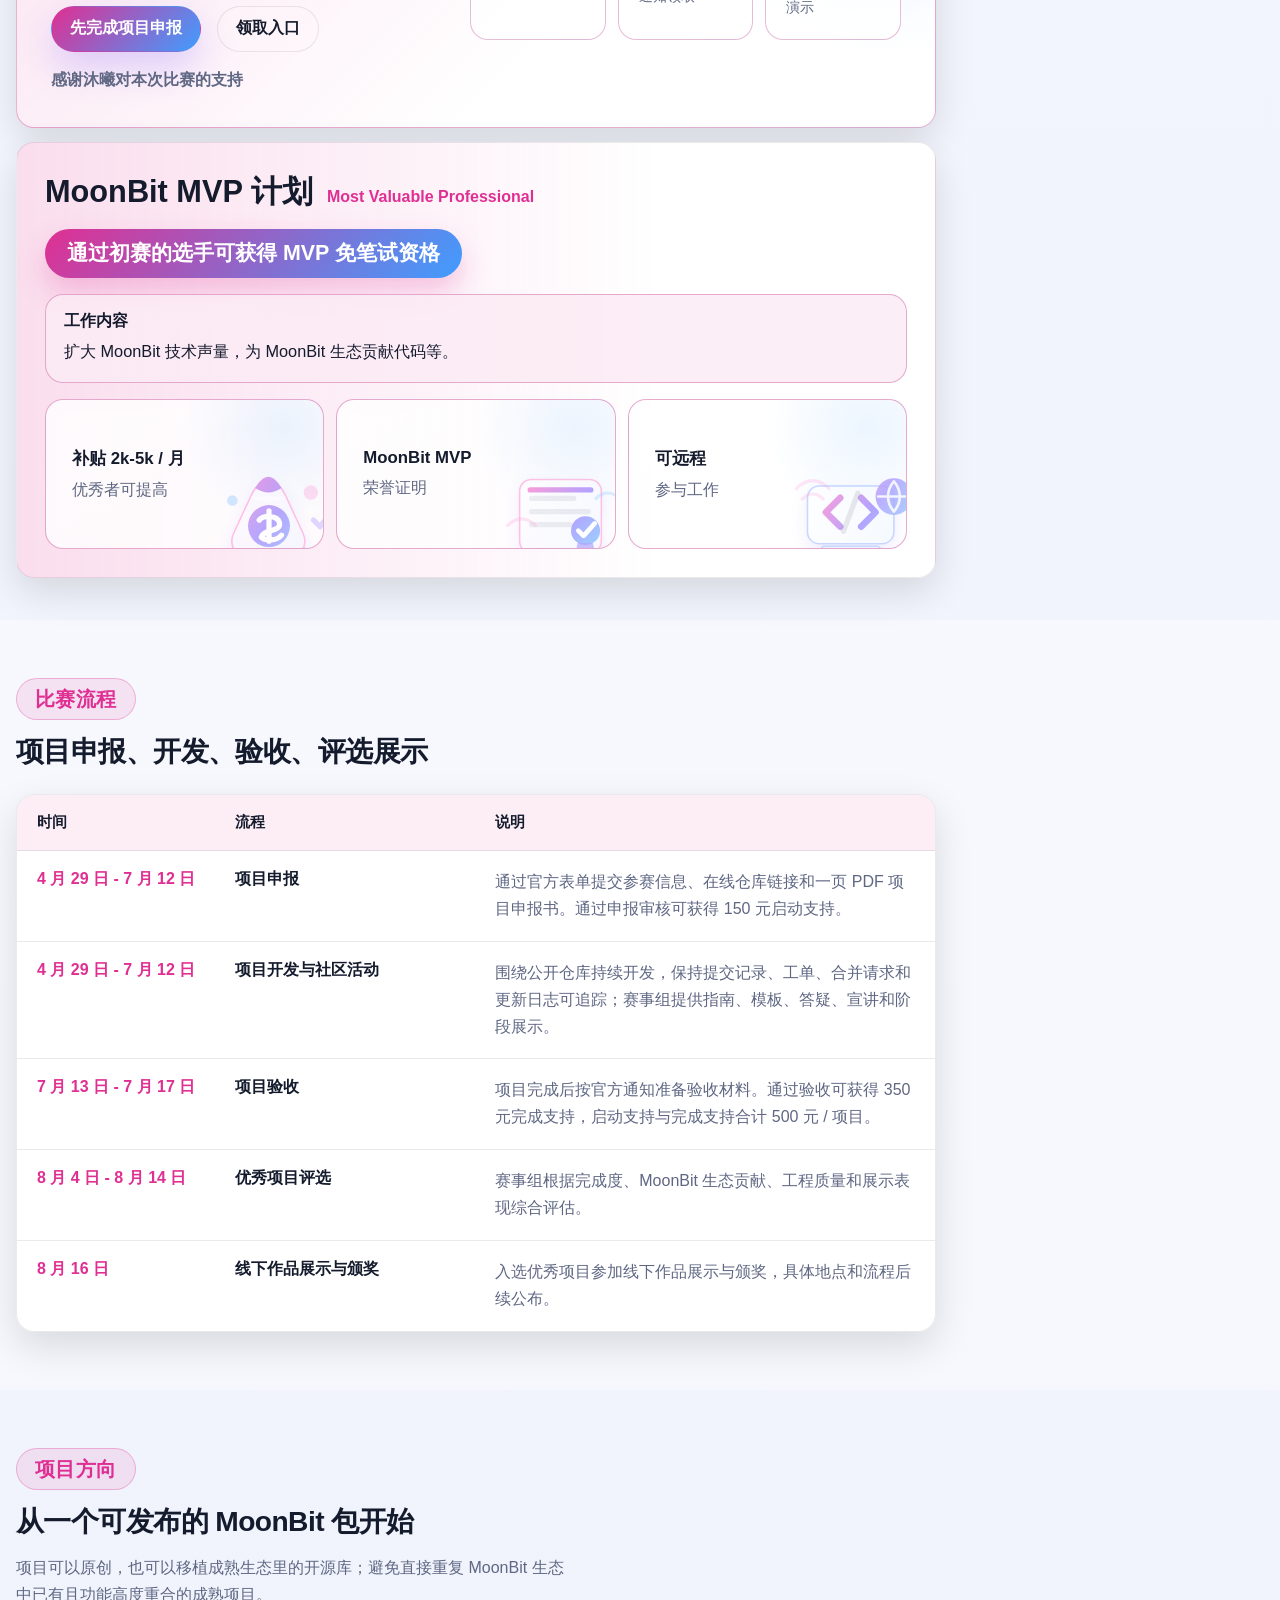
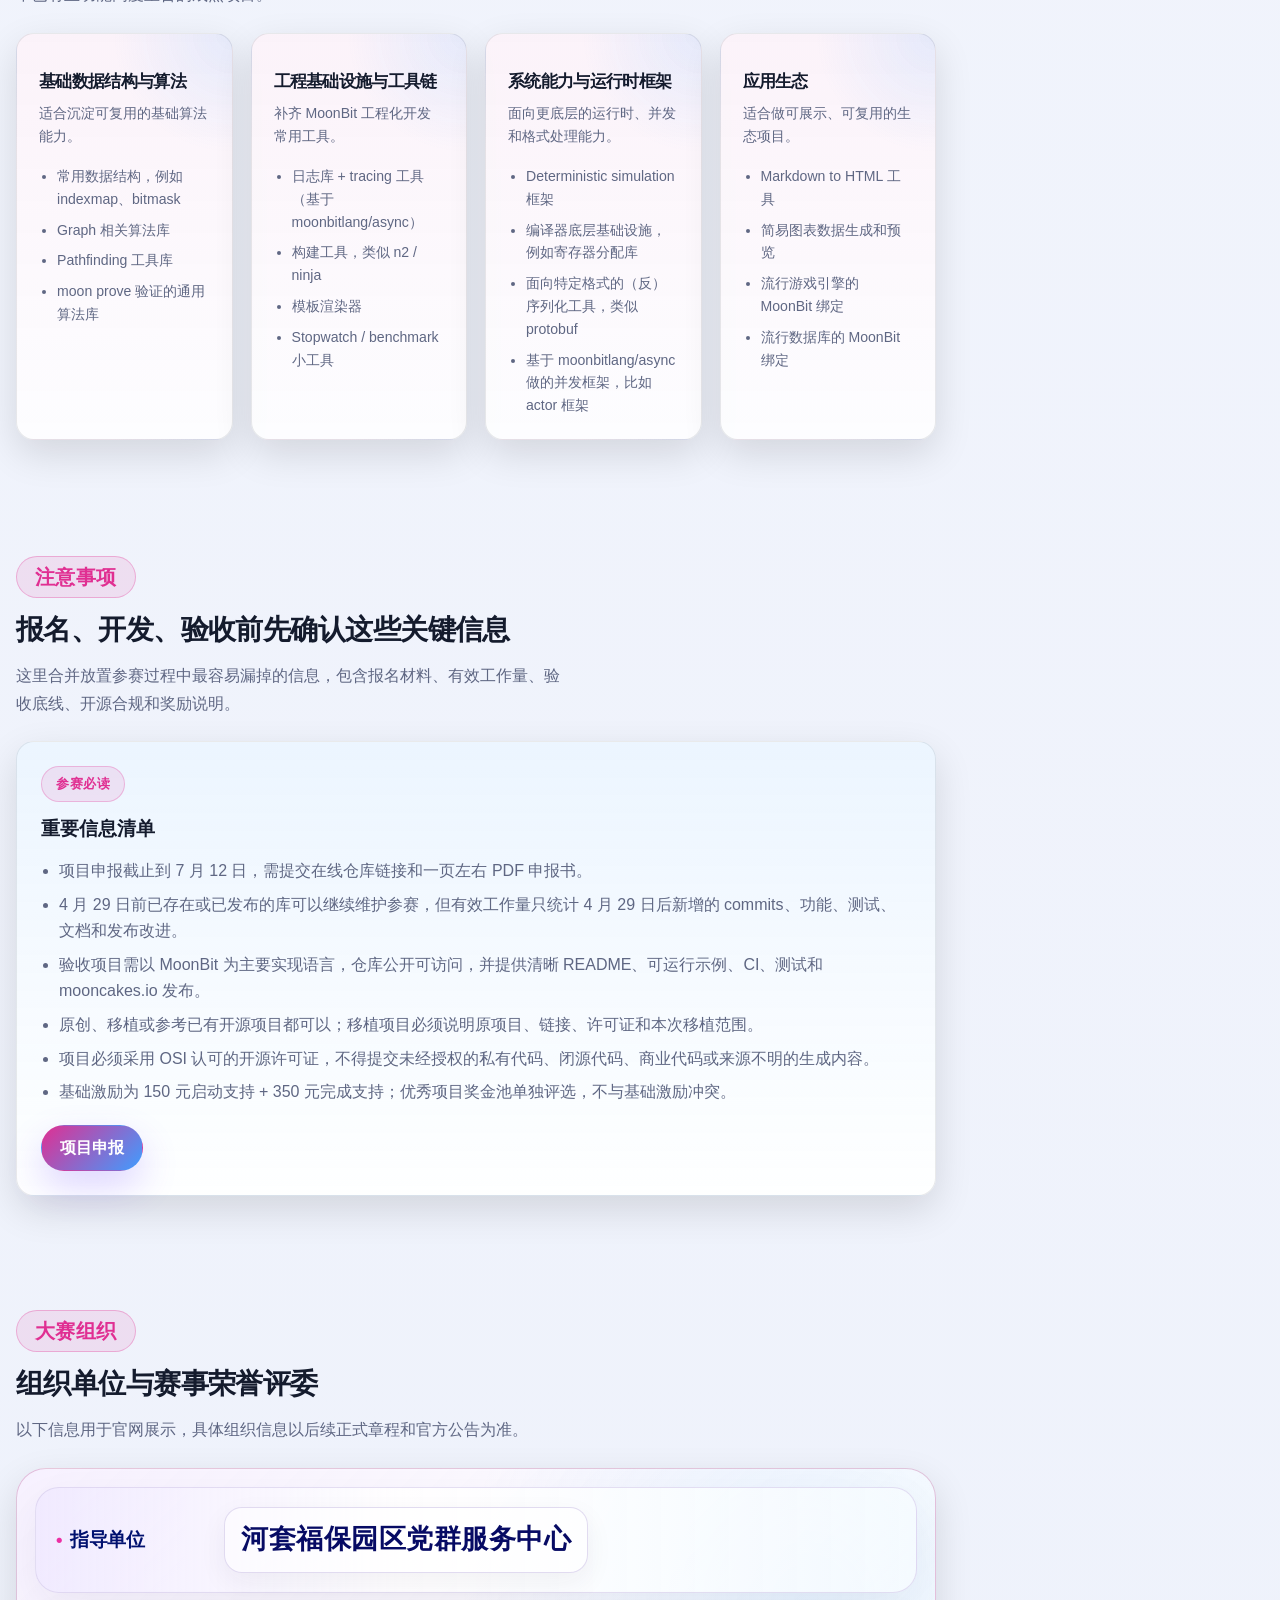
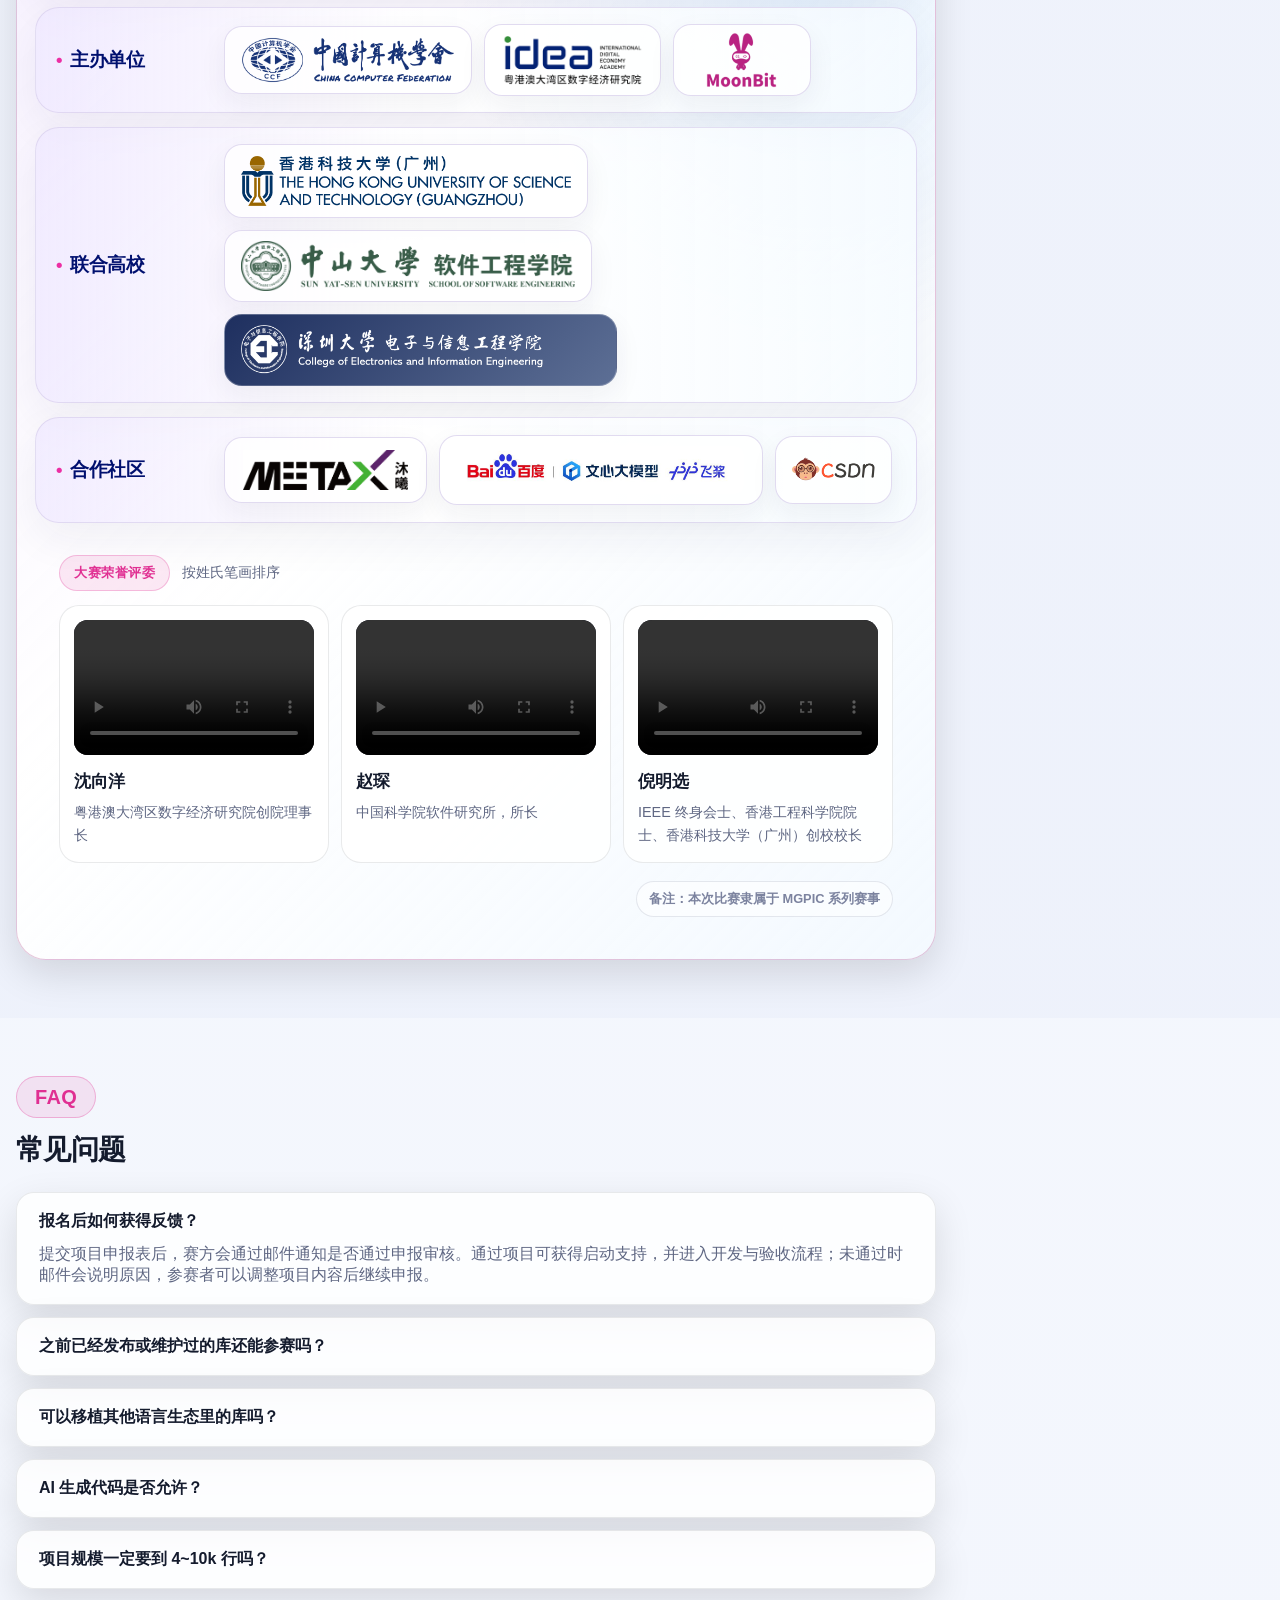
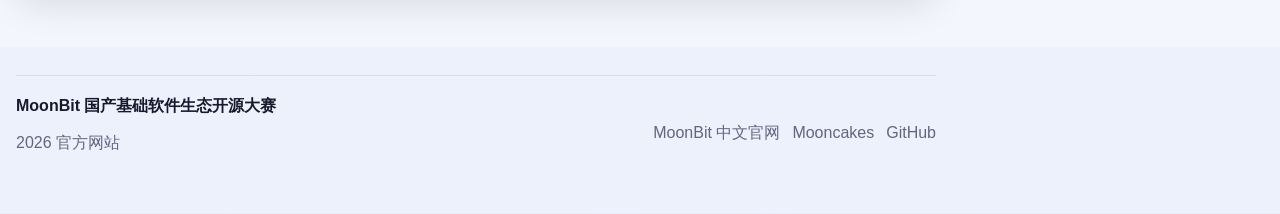
==== commit 6571a35c: "Replace August hackathon poster" ====
--- a/index.html
+++ b/index.html
@@ -9,8 +9,8 @@
       content="MoonBit 国产基础软件生态开源大赛：开源库共建、MoonBit 生态包建设与高校开源实践。"
     />
     <meta name="theme-color" content="#6f46ff" />
-    <link rel="stylesheet" href="site-assets/styles.css?v=20260722-august-hackathon-1" />
-    <script src="site-assets/main.js?v=20260722-august-hackathon-1" type="module"></script>
+    <link rel="stylesheet" href="site-assets/styles.css?v=20260722-poster-2" />
+    <script src="site-assets/main.js?v=20260722-poster-2" type="module"></script>
   </head>
   <body>
     <div id="mgpic-app"></div>
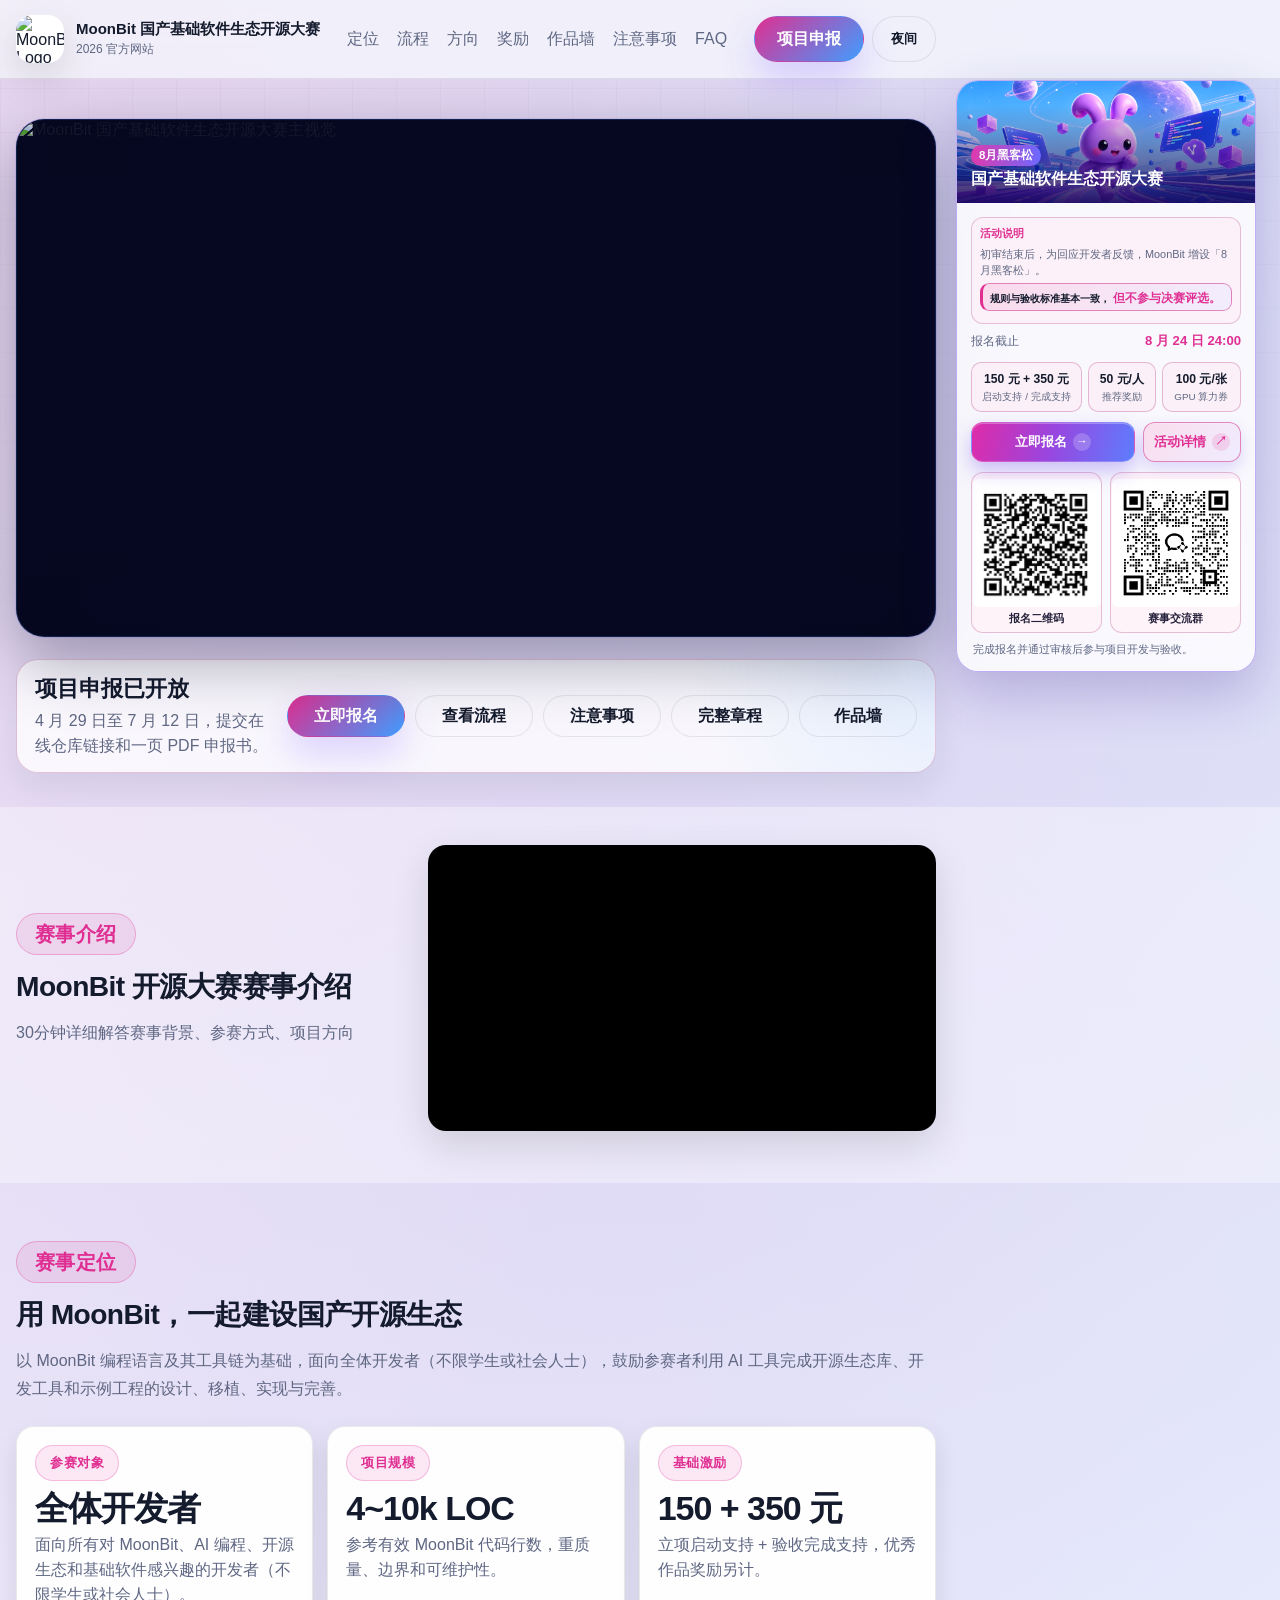
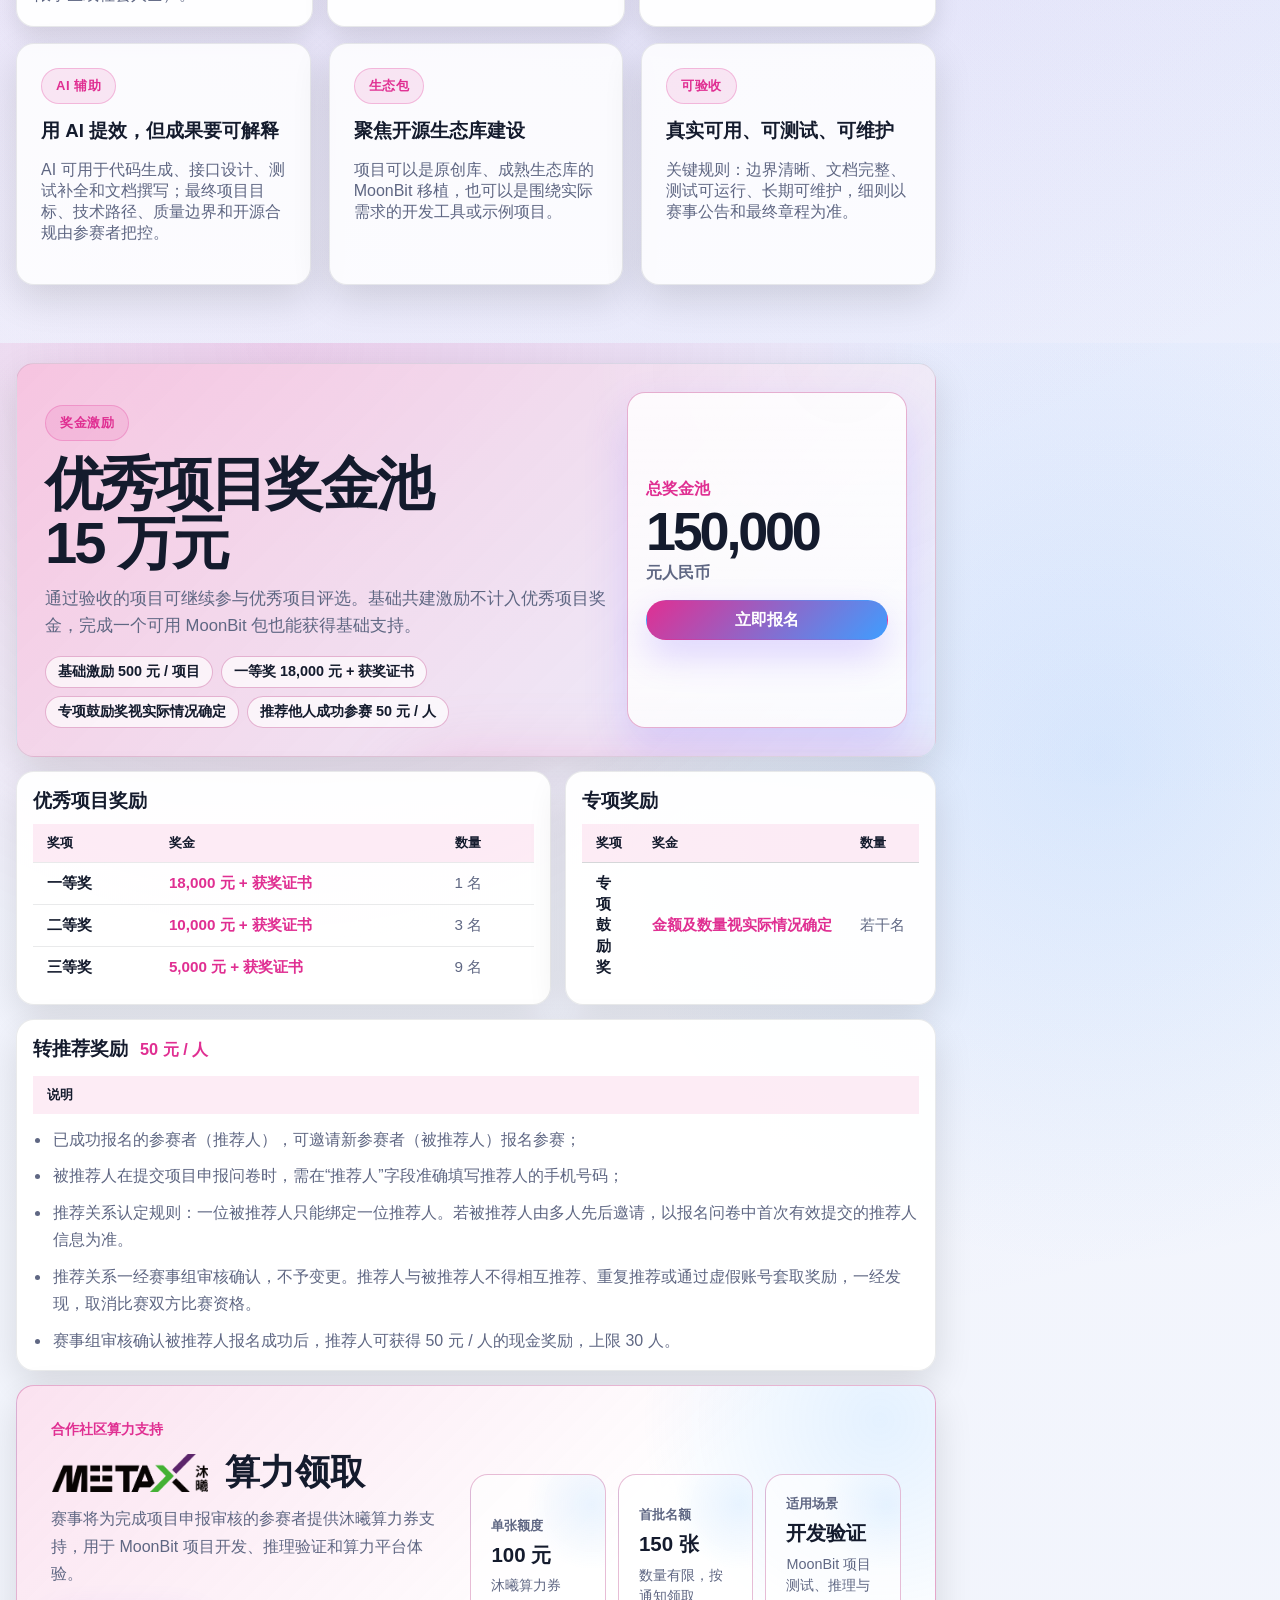
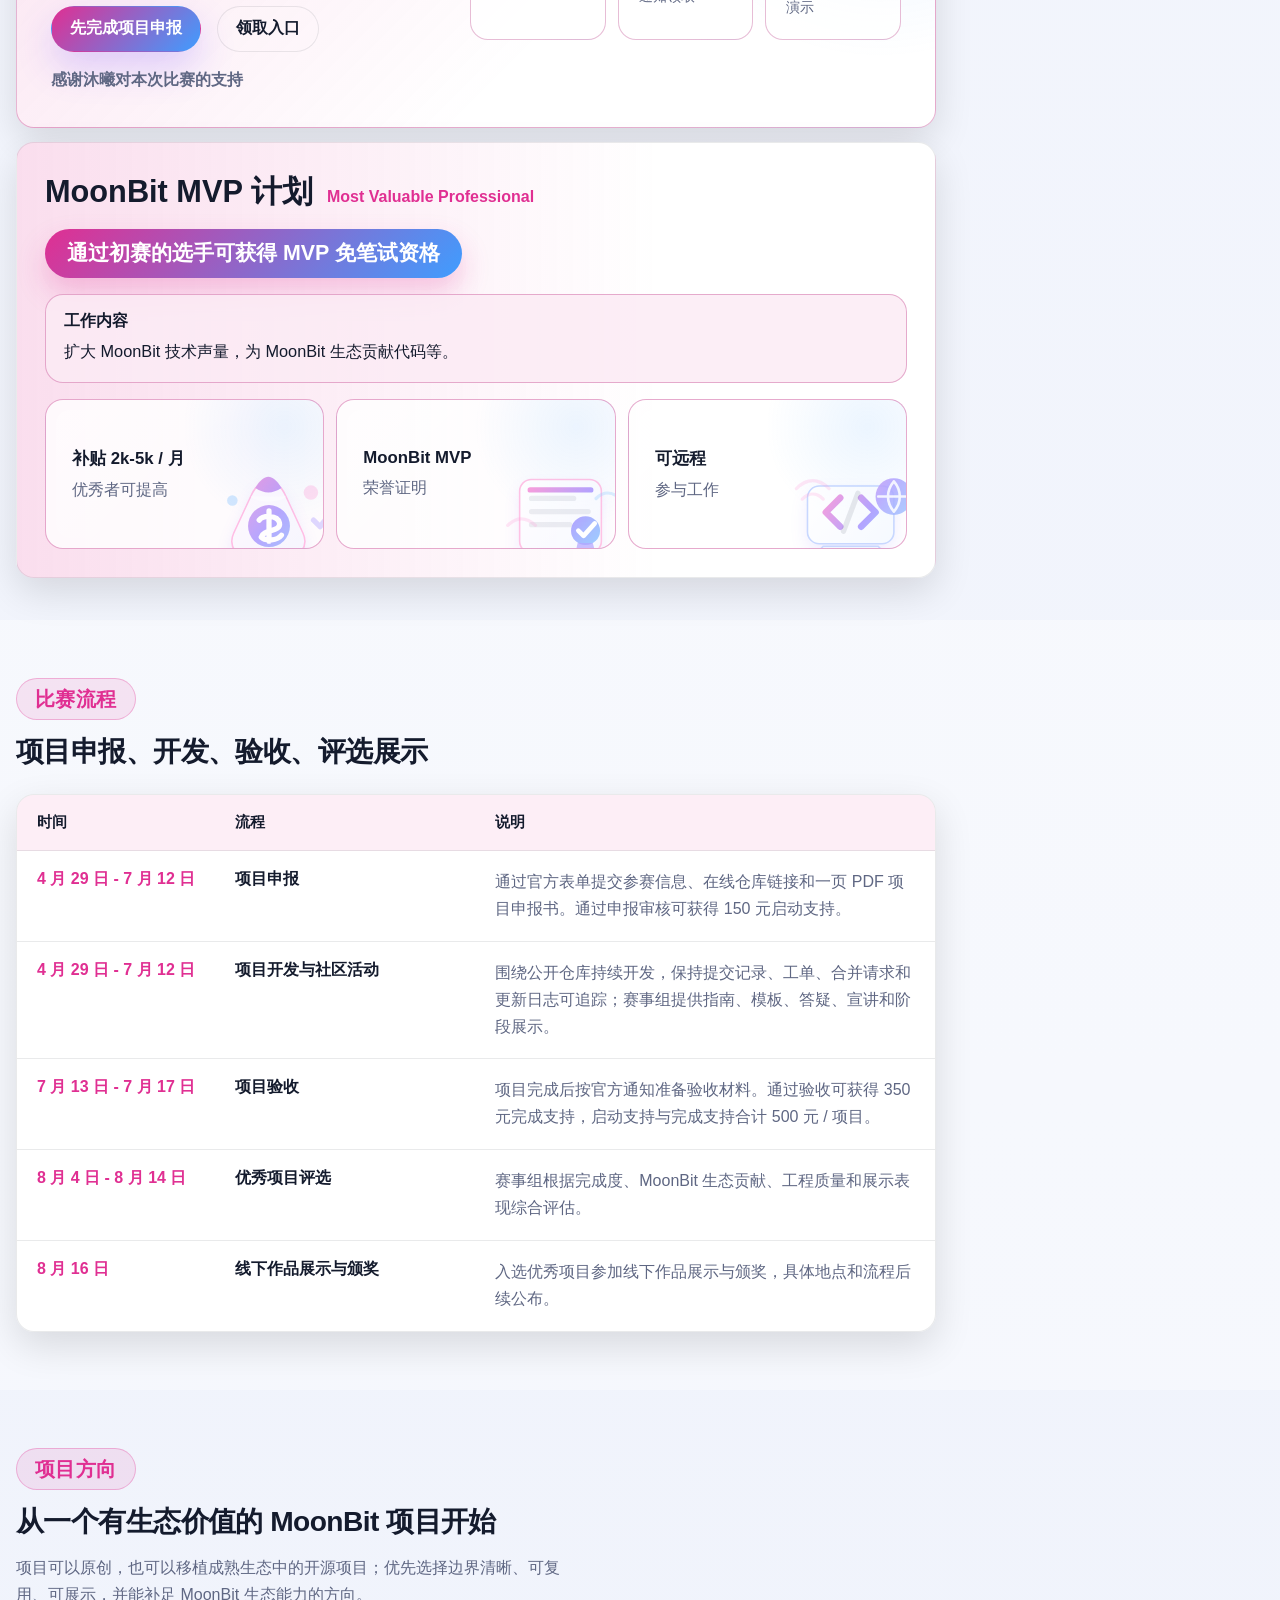
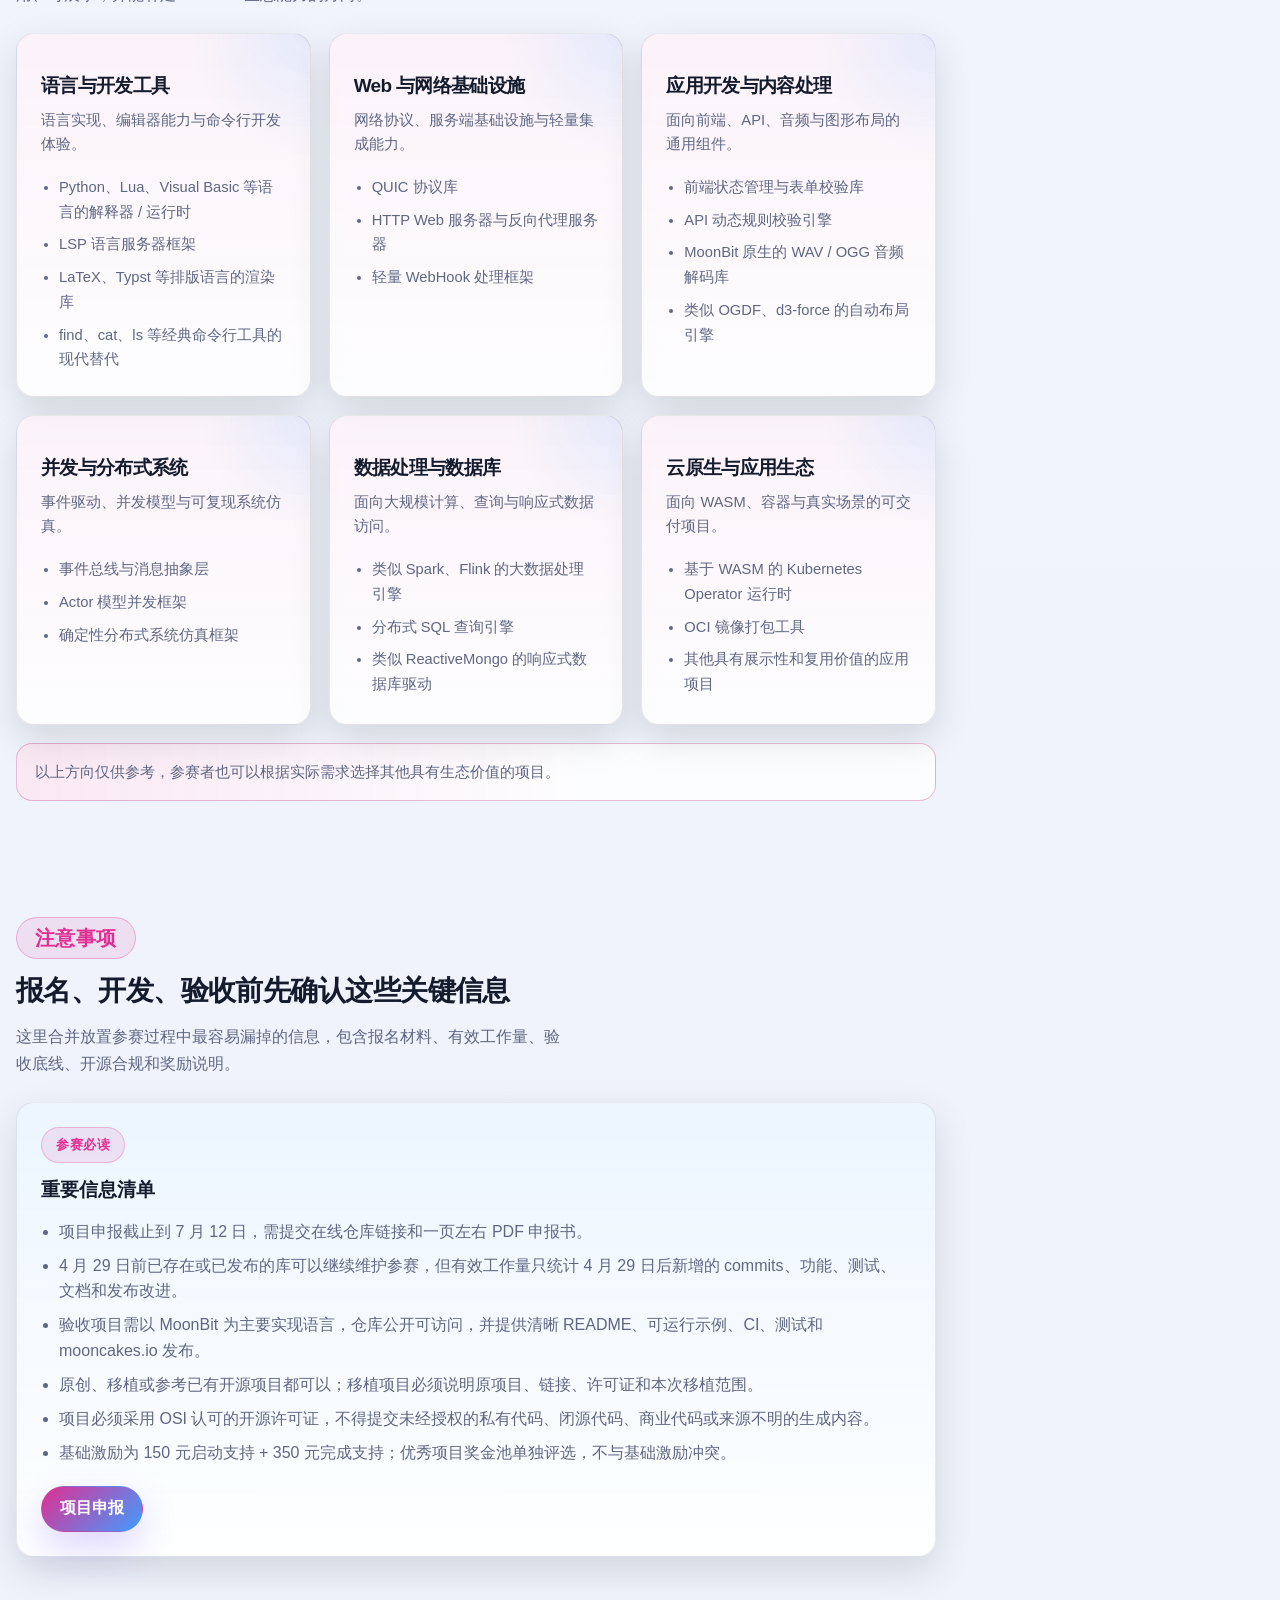
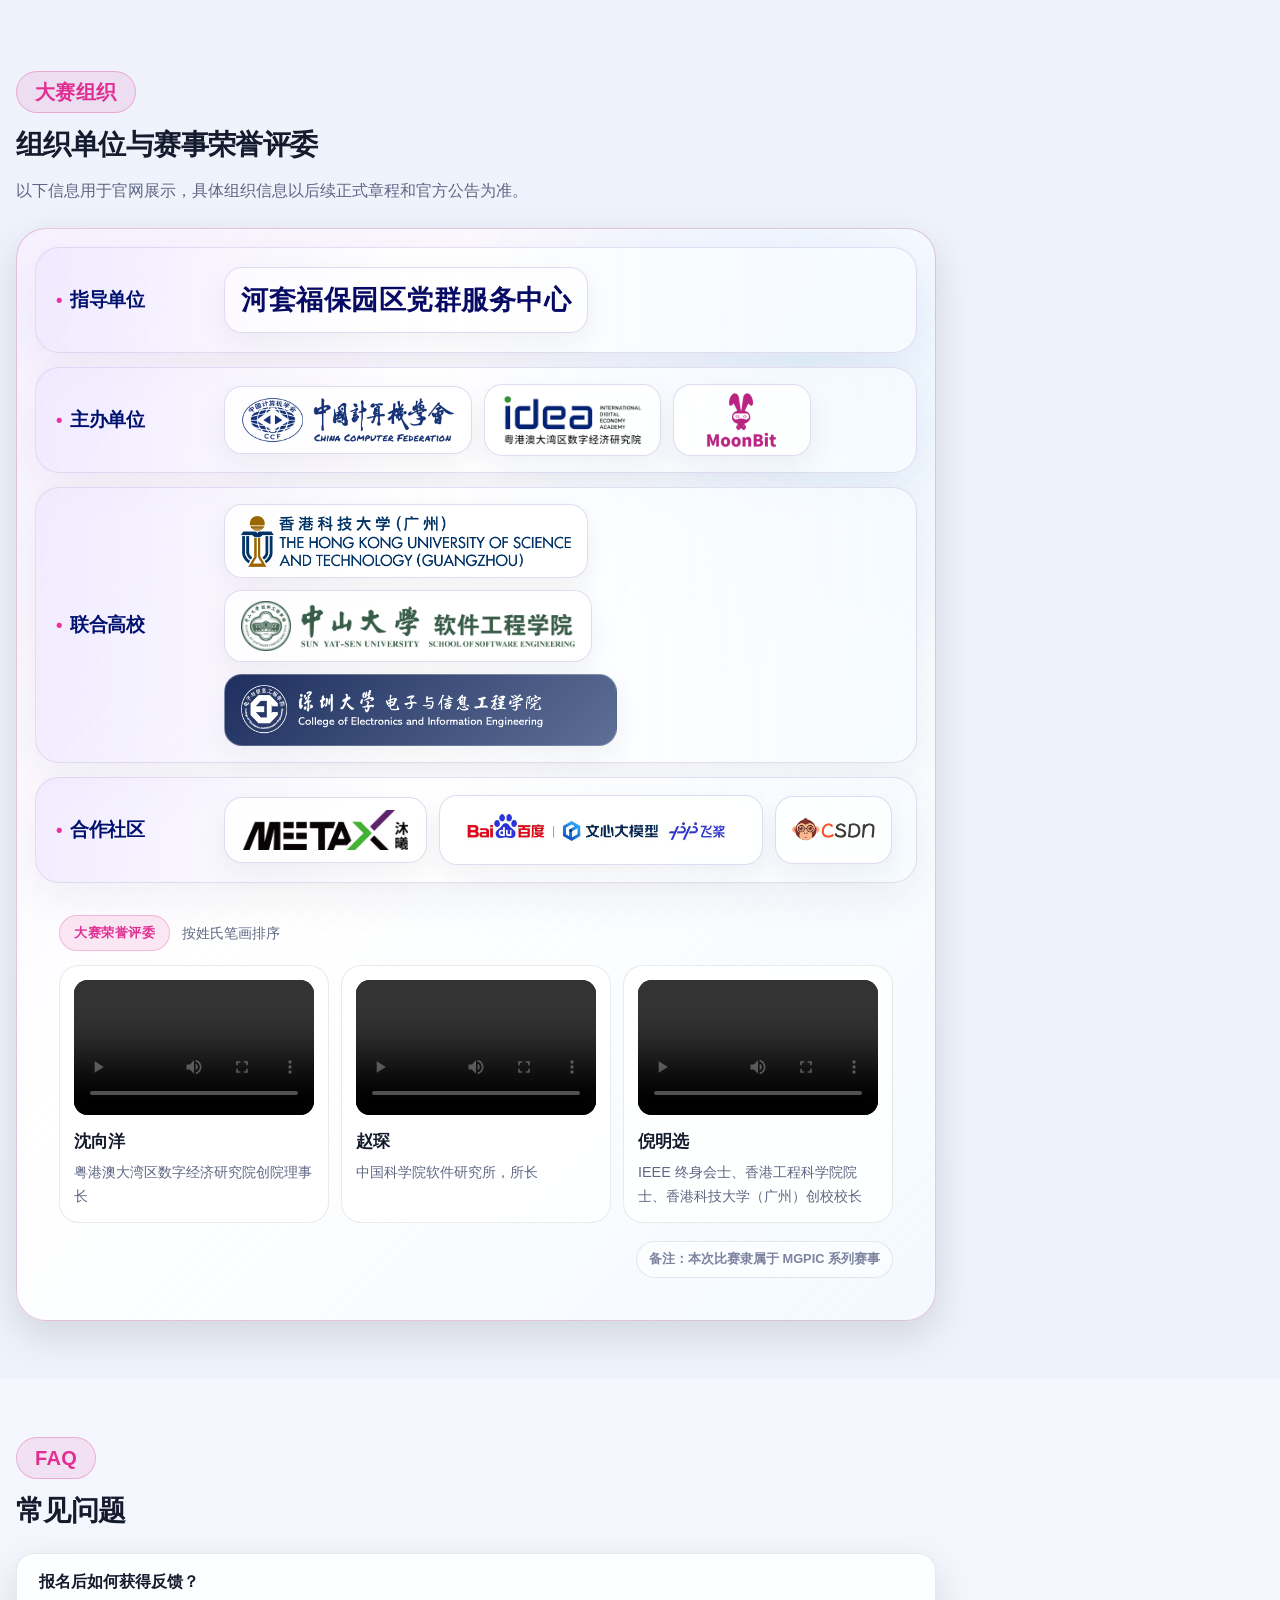
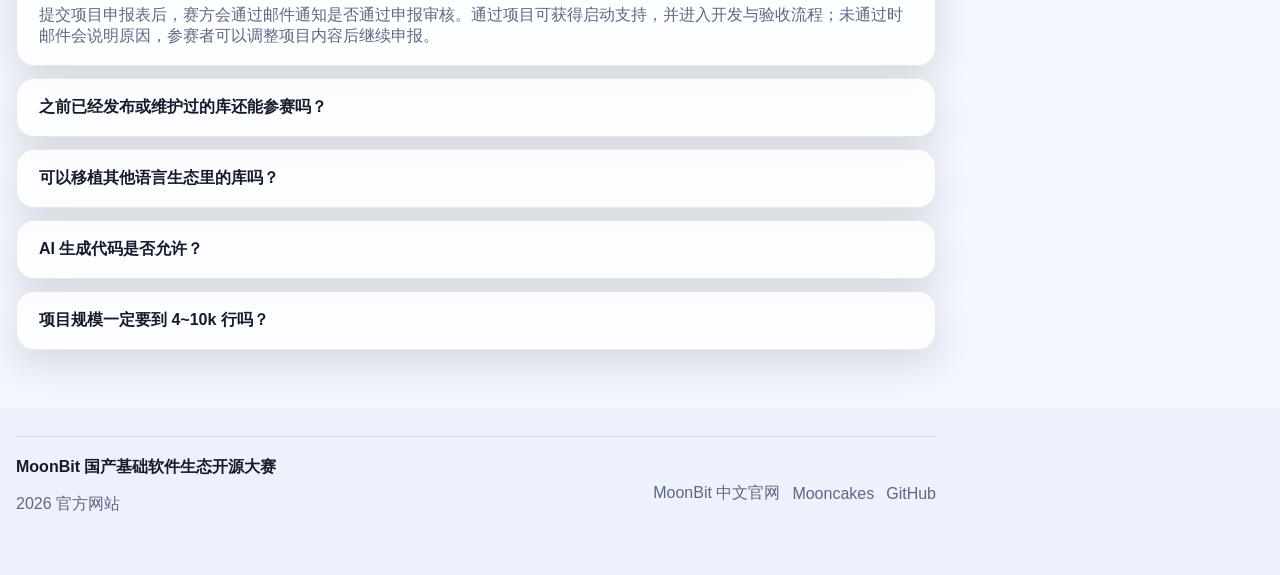
==== commit ef740c25: "Update project directions" ====
--- a/index.html
+++ b/index.html
@@ -9,8 +9,8 @@
       content="MoonBit 国产基础软件生态开源大赛：开源库共建、MoonBit 生态包建设与高校开源实践。"
     />
     <meta name="theme-color" content="#6f46ff" />
-    <link rel="stylesheet" href="site-assets/styles.css?v=20260722-poster-2" />
-    <script src="site-assets/main.js?v=20260722-poster-2" type="module"></script>
+    <link rel="stylesheet" href="site-assets/styles.css?v=20260731-directions-1" />
+    <script src="site-assets/main.js?v=20260731-directions-1" type="module"></script>
   </head>
   <body>
     <div id="mgpic-app"></div>
--- a/site-assets/styles.css
+++ b/site-assets/styles.css
@@ -1028,6 +1028,10 @@
   grid-template-columns: repeat(4, minmax(0, 1fr));
 }
 
+.direction-grid {
+  grid-template-columns: repeat(3, minmax(0, 1fr));
+}
+
 .learn-step-grid {
   grid-template-columns: repeat(3, 1fr);
 }
@@ -3743,20 +3747,38 @@
 }
 
 .direction-card {
-  min-height: 260px;
+  min-height: 310px;
+  padding: 24px;
 }
 
 .showcase-card.direction-card h3 {
-  font-size: clamp(17px, 1.25vw, 21px);
-  line-height: 1.18;
-  letter-spacing: -0.04em;
-  white-space: nowrap;
+  font-size: clamp(19px, 1.35vw, 23px);
+  line-height: 1.25;
+  letter-spacing: -0.035em;
+  white-space: normal;
 }
 
 .direction-card p,
 .direction-card li {
-  font-size: 0.88rem;
-  line-height: 1.62;
+  font-size: 0.92rem;
+  line-height: 1.68;
+}
+
+.direction-card .path-points {
+  margin-top: 18px;
+}
+
+.direction-note {
+  margin: 18px 0 0;
+  padding: 15px 18px;
+  border: 1px solid color-mix(in srgb, var(--primary) 24%, var(--border));
+  border-radius: var(--radius-lg);
+  color: var(--text-soft);
+  font-size: 0.94rem;
+  line-height: 1.7;
+  background:
+    linear-gradient(90deg, color-mix(in srgb, var(--primary) 10%, transparent), transparent 62%),
+    var(--panel);
 }
 
 .showcase-card .tag {
@@ -5003,6 +5025,10 @@
     grid-template-columns: repeat(2, minmax(0, 1fr));
   }
 
+  .direction-grid {
+    grid-template-columns: repeat(2, minmax(0, 1fr));
+  }
+
   .mvp-plan-rewards {
     grid-template-columns: 1fr;
   }
@@ -5115,8 +5141,13 @@
     scroll-margin-top: 132px;
   }
 
-  .showcase-card.direction-card h3 {
-    white-space: normal;
+  .direction-grid {
+    grid-template-columns: 1fr;
+  }
+
+  .direction-card {
+    min-height: auto;
+    padding: 20px;
   }
 
   .container {
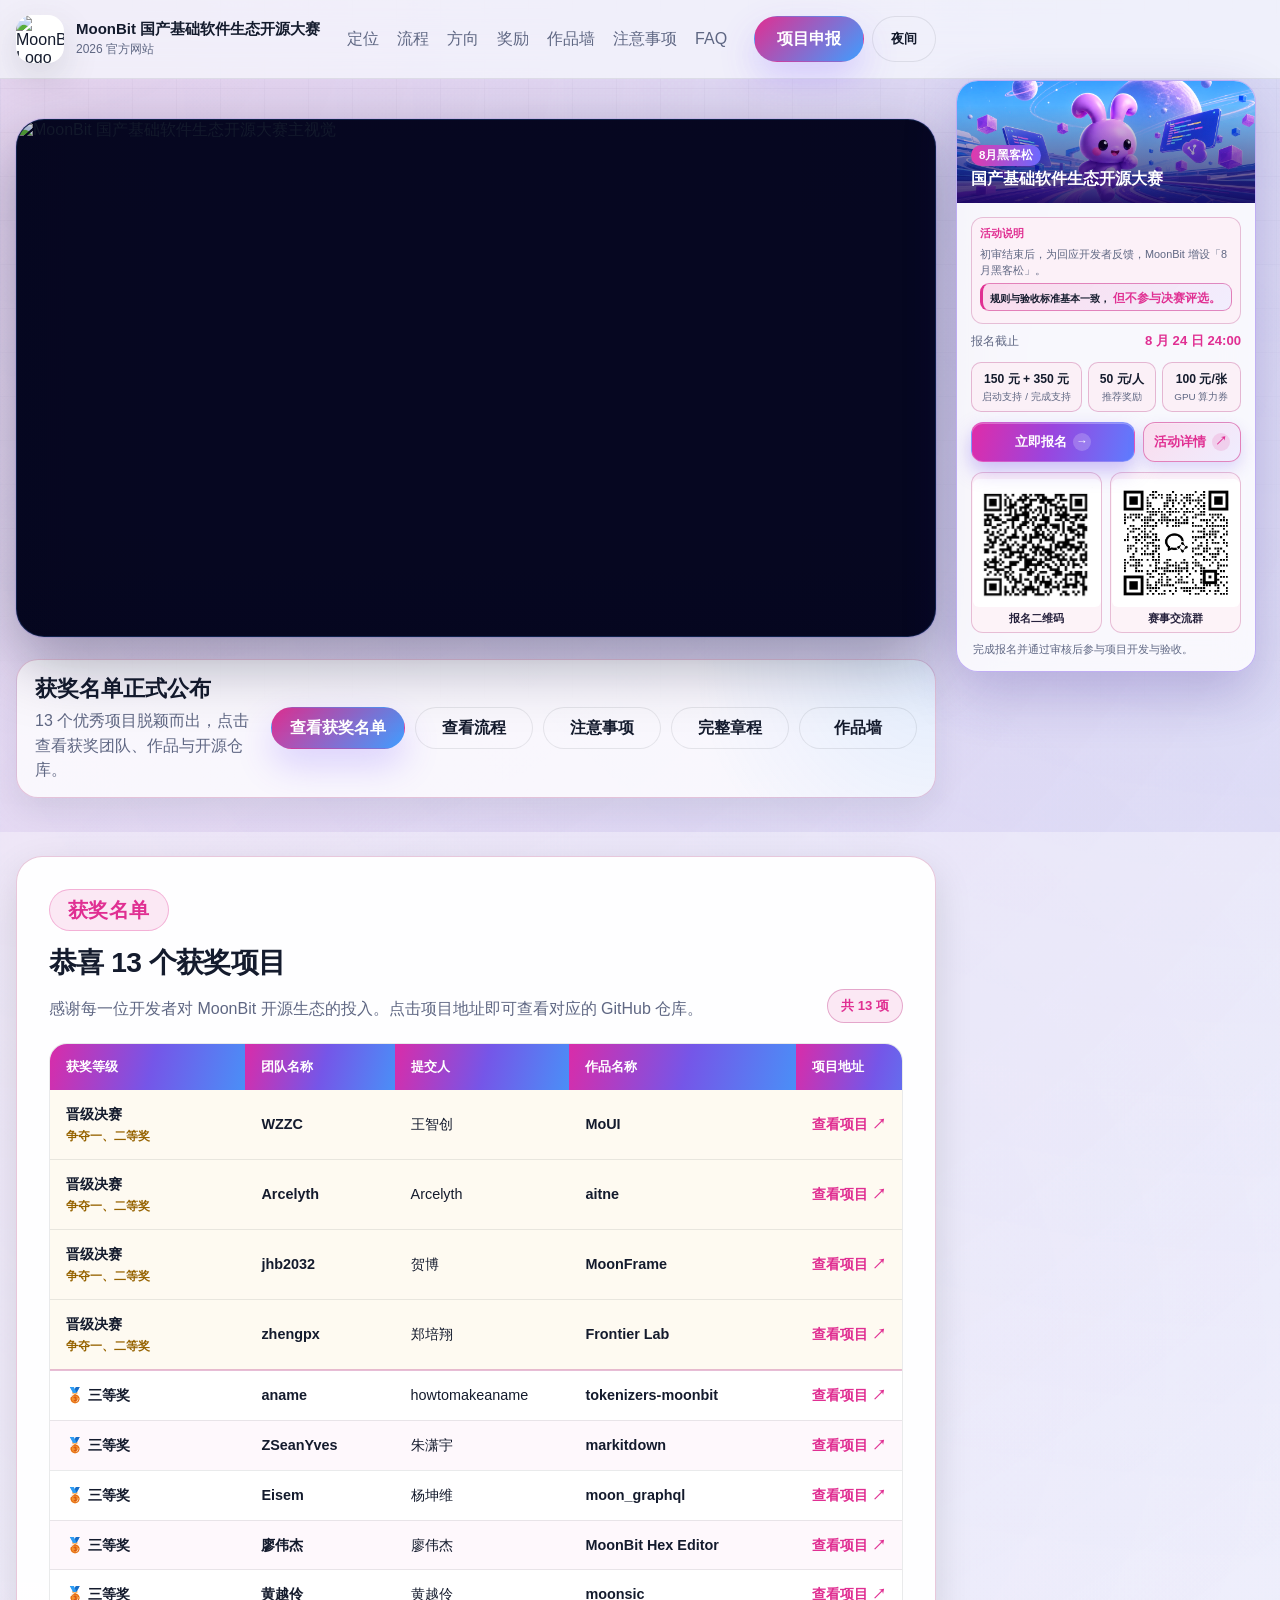
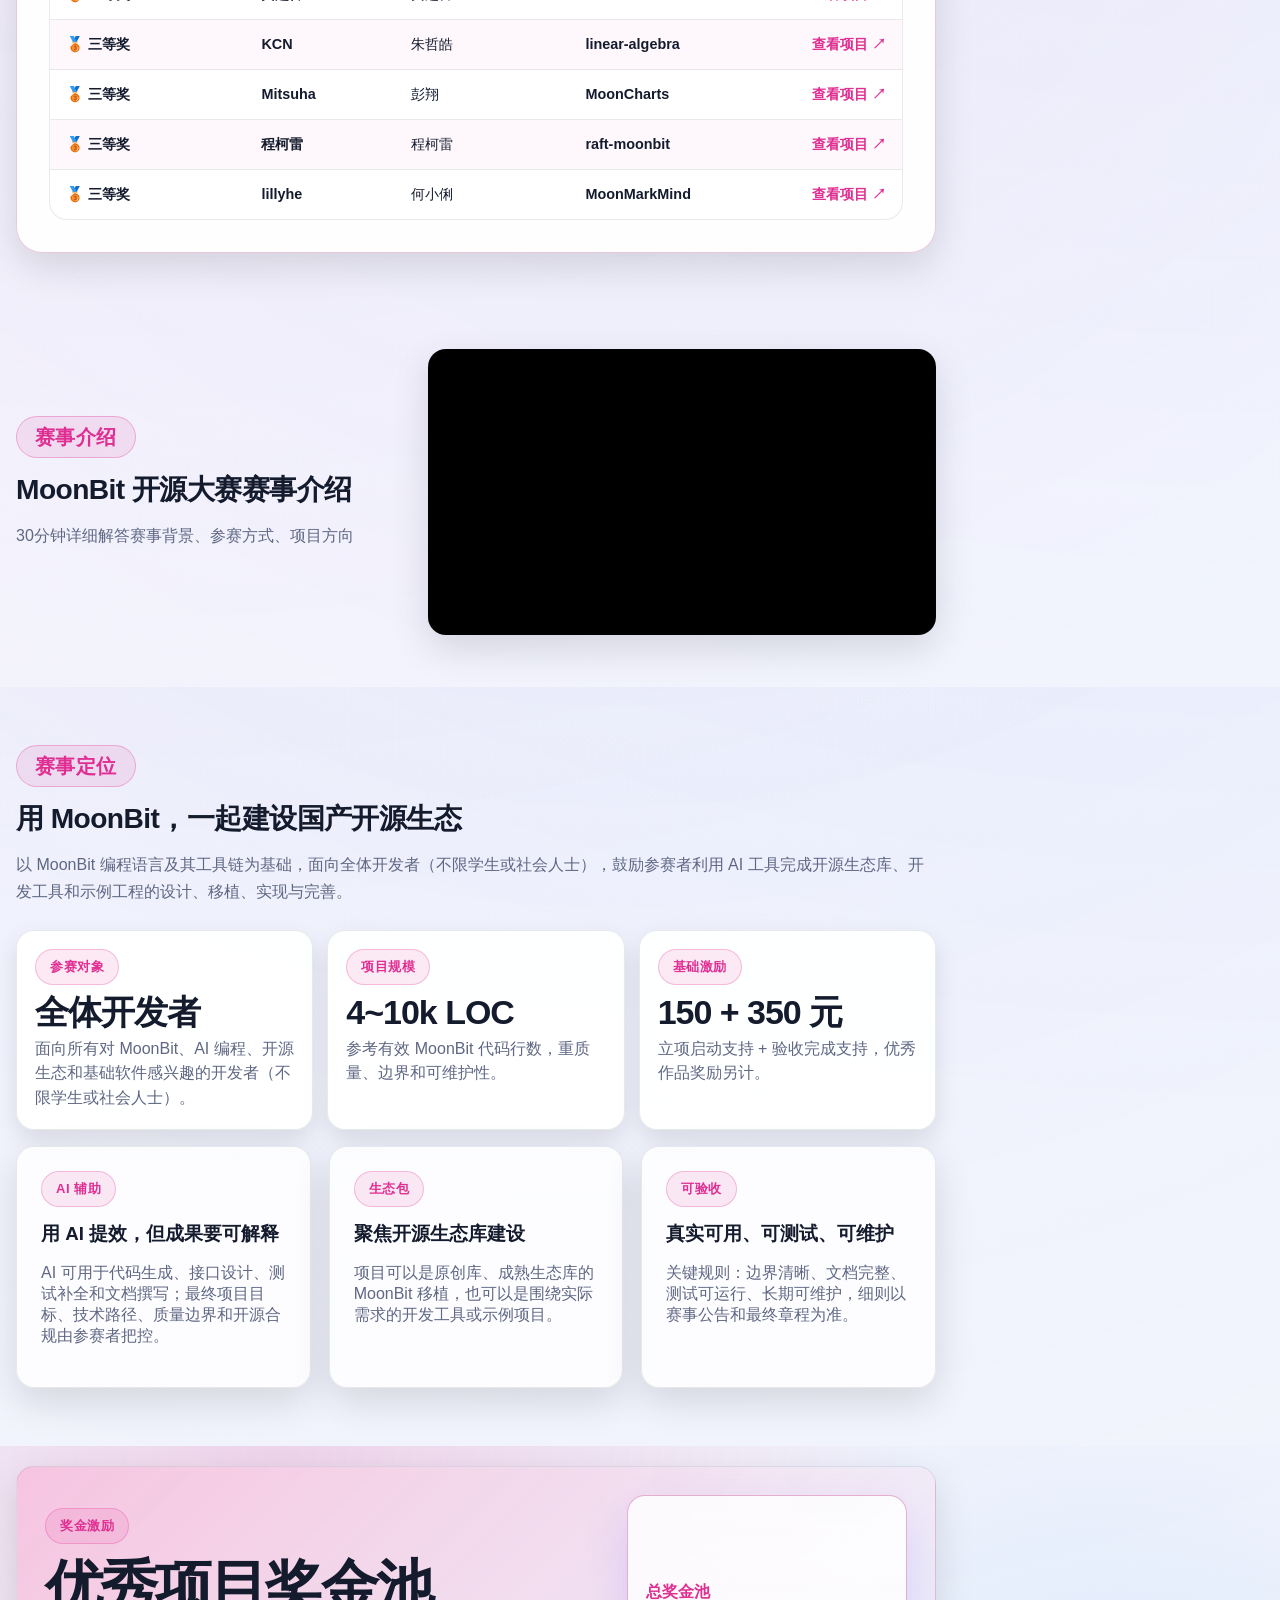
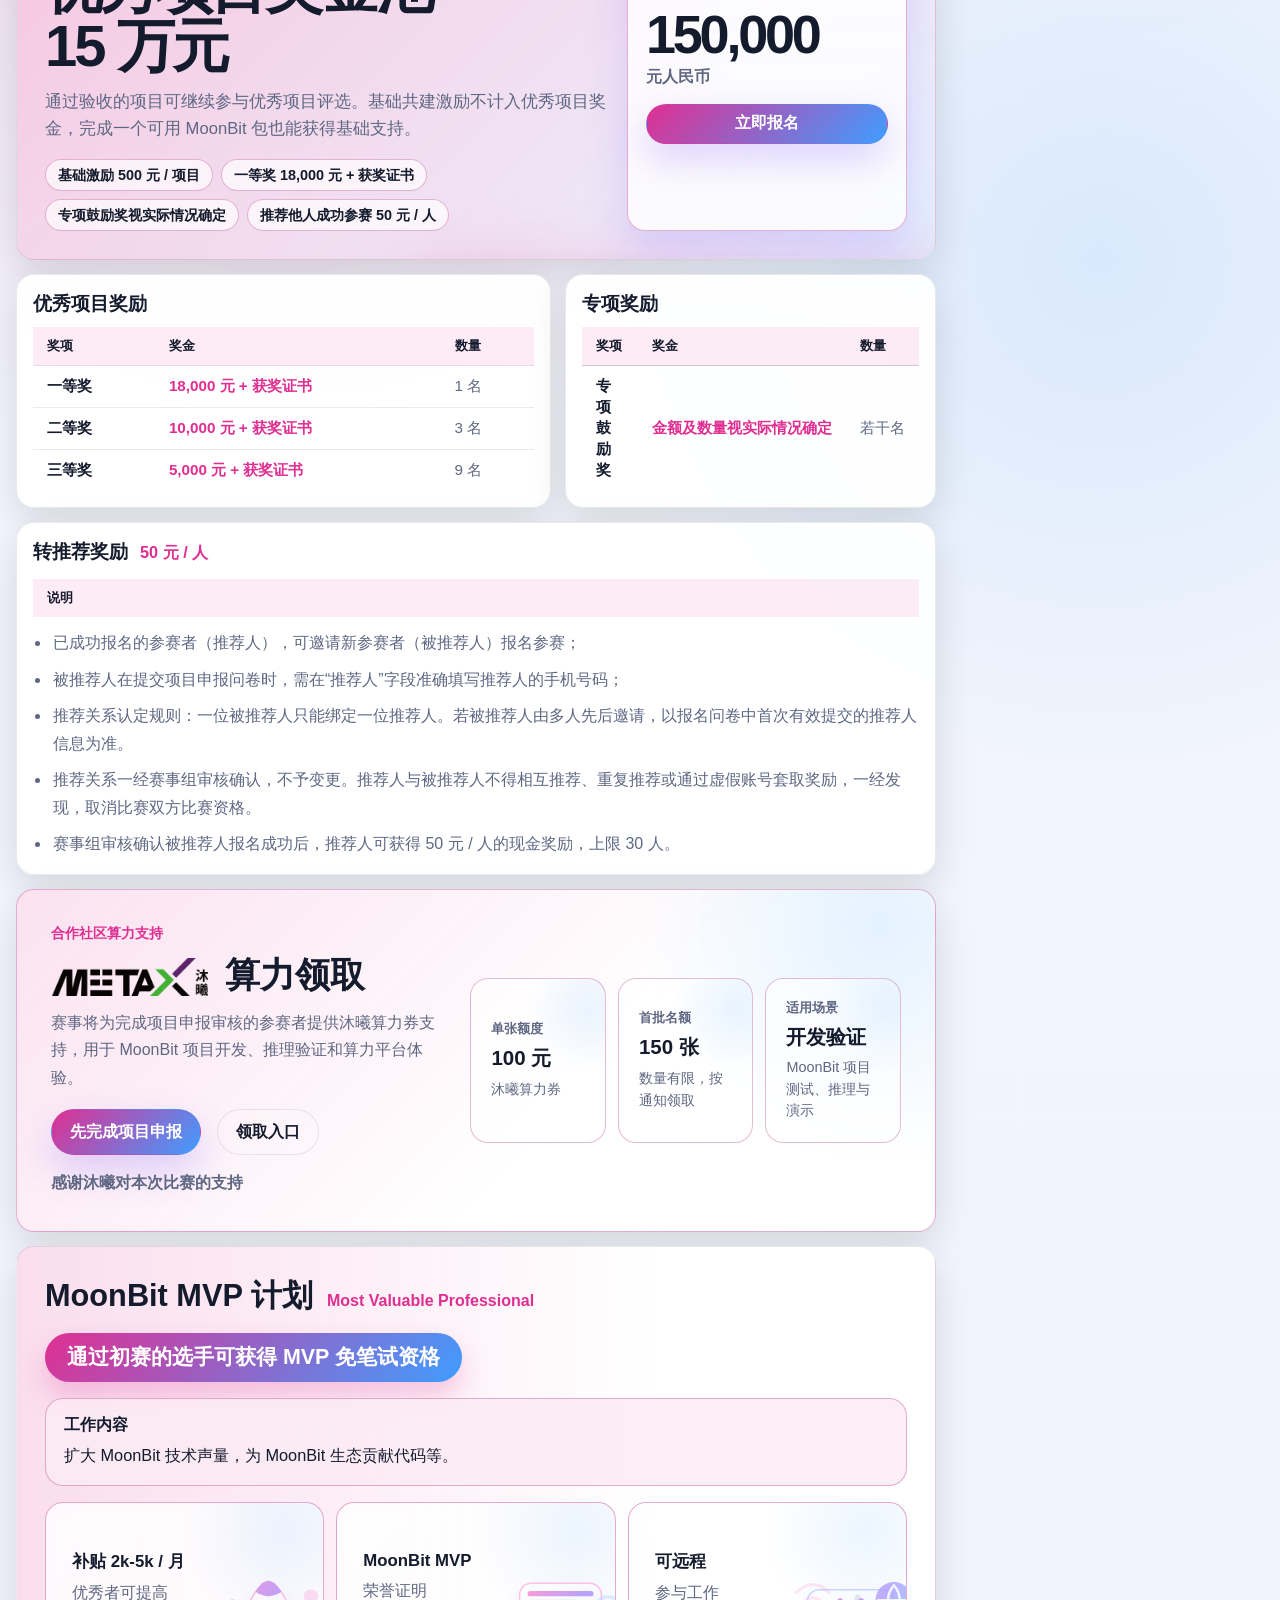
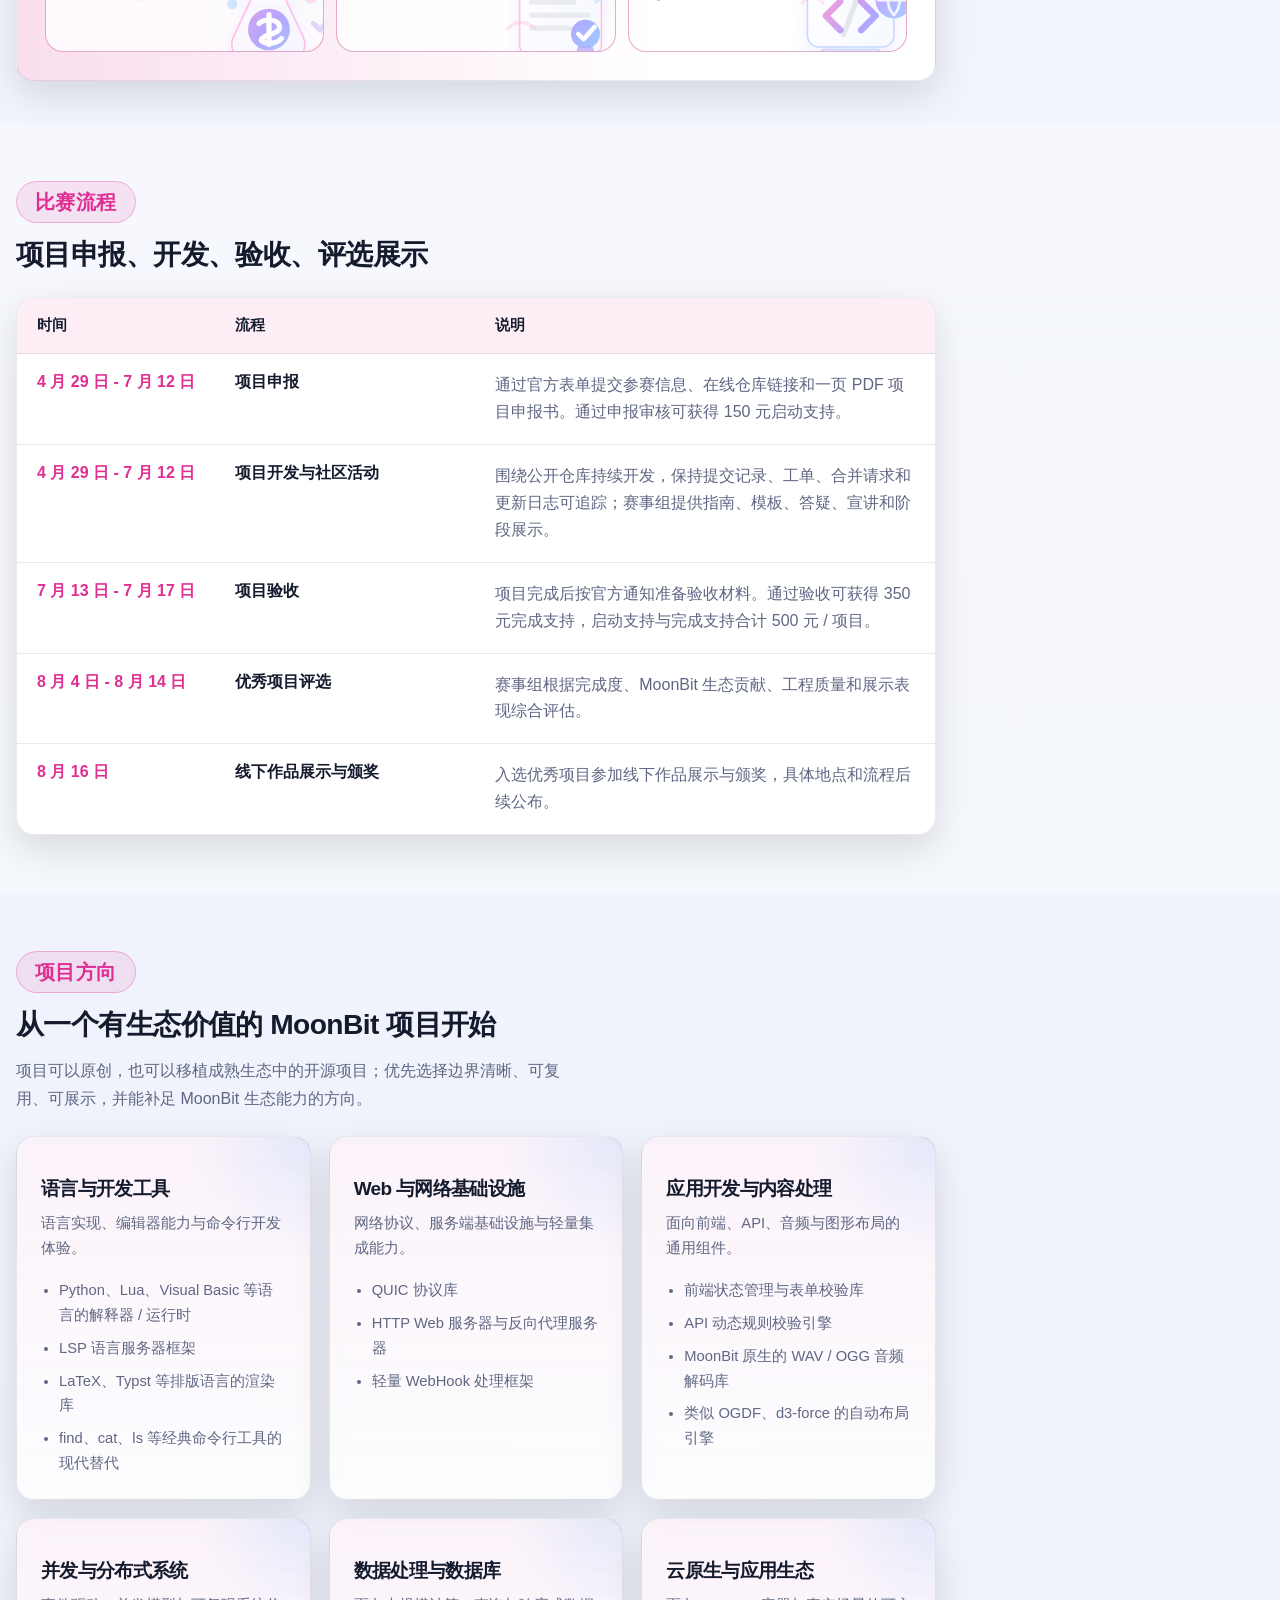
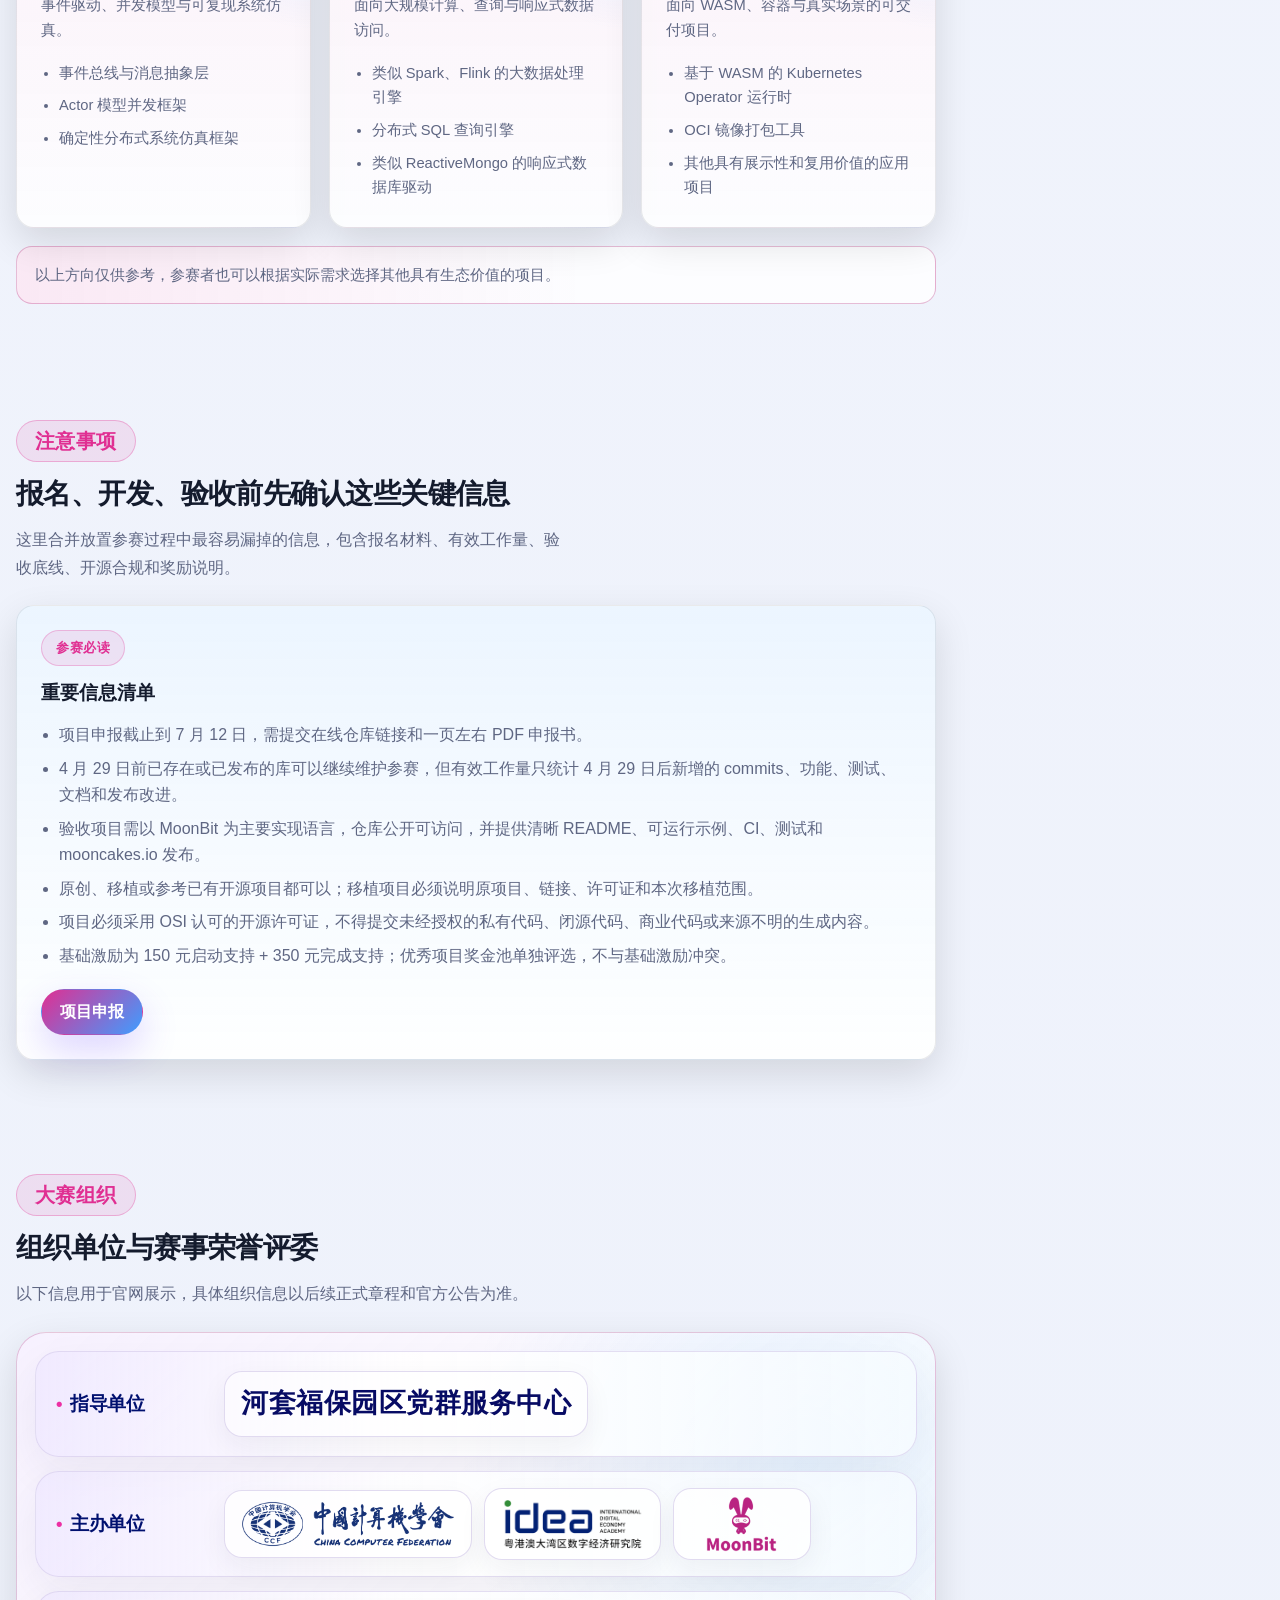
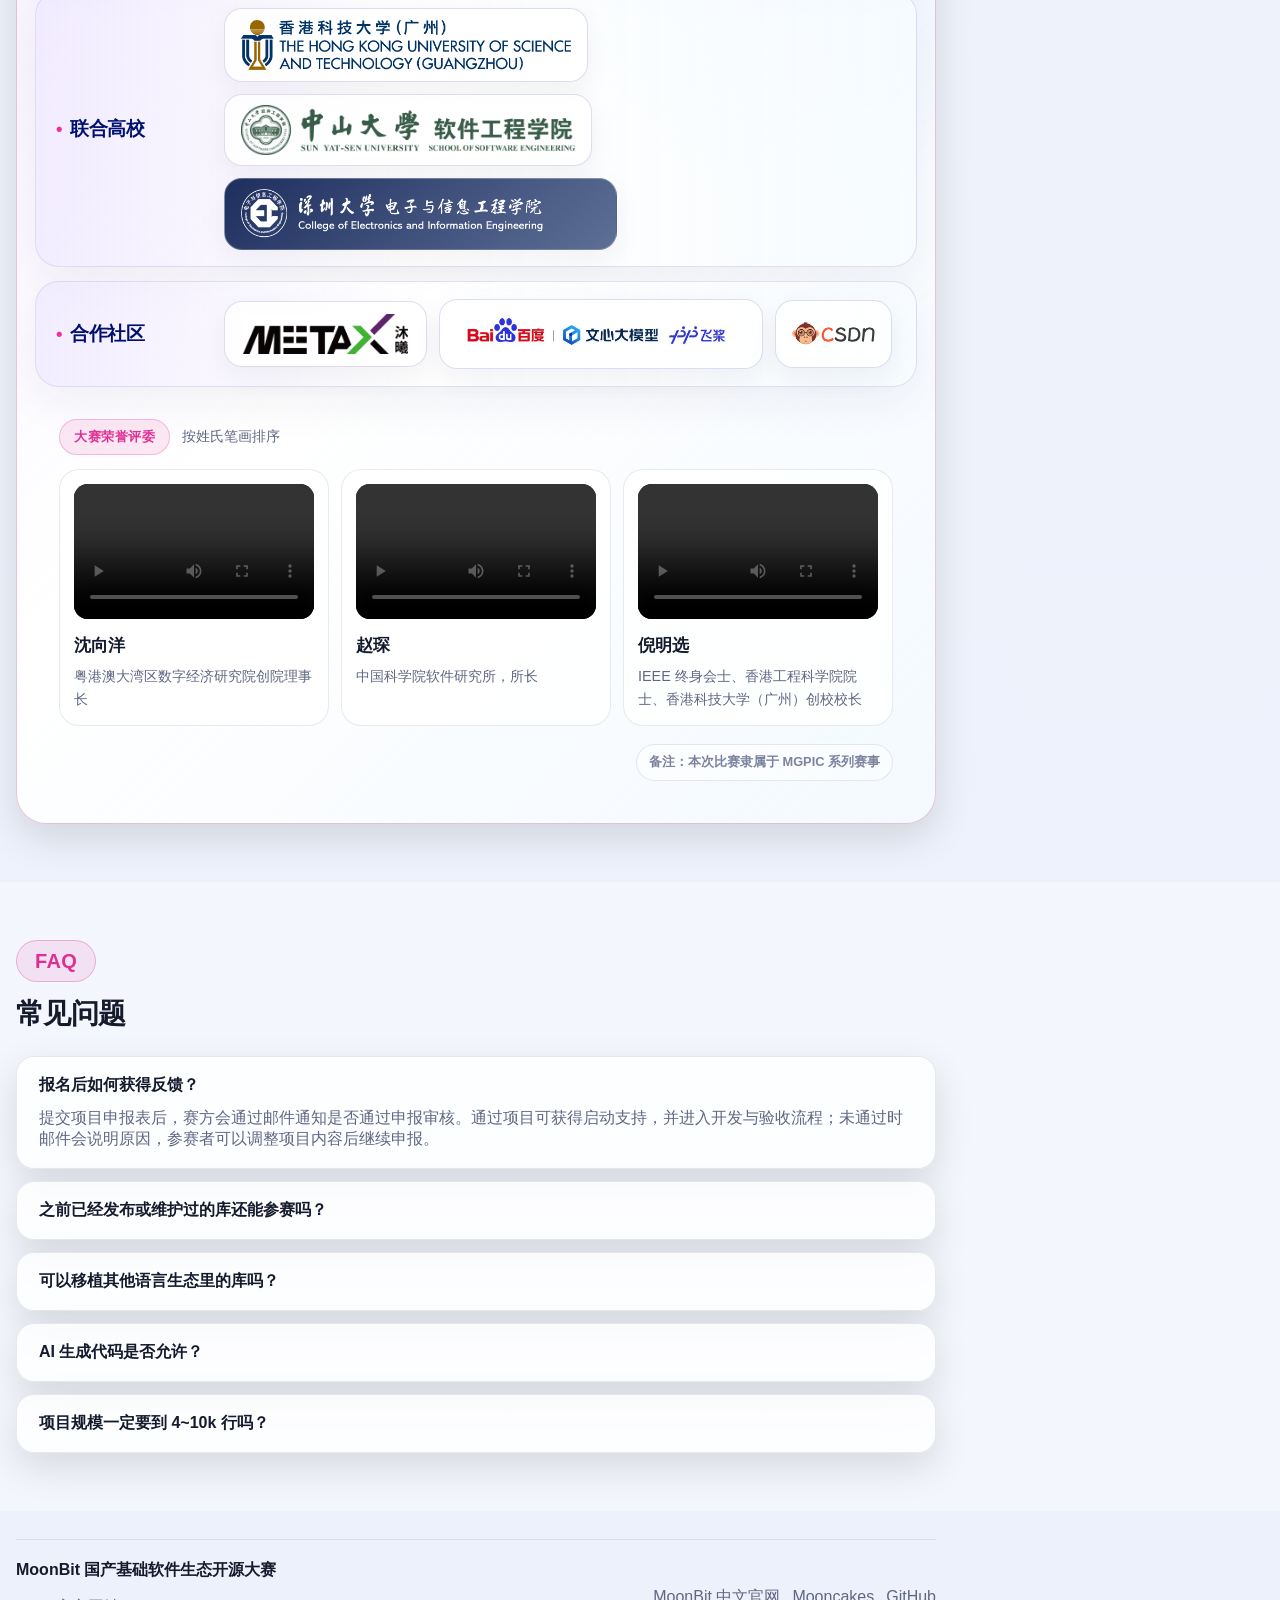
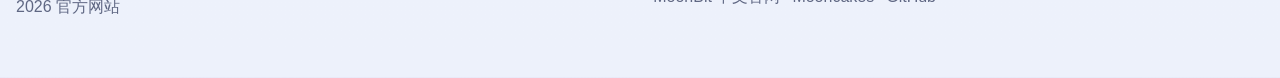
==== commit 6636c598: "Publish competition winners" ====
--- a/index.html
+++ b/index.html
@@ -9,8 +9,8 @@
       content="MoonBit 国产基础软件生态开源大赛：开源库共建、MoonBit 生态包建设与高校开源实践。"
     />
     <meta name="theme-color" content="#6f46ff" />
-    <link rel="stylesheet" href="site-assets/styles.css?v=20260731-directions-1" />
-    <script src="site-assets/main.js?v=20260731-directions-1" type="module"></script>
+    <link rel="stylesheet" href="site-assets/styles.css?v=20260807-winners-5" />
+    <script src="site-assets/main.js?v=20260807-winners-5" type="module"></script>
   </head>
   <body>
     <div id="mgpic-app"></div>
--- a/site-assets/styles.css
+++ b/site-assets/styles.css
@@ -1059,6 +1059,168 @@
 .section--intro-video {
   padding: 38px 0 52px;
   background: var(--section-alt);
+}
+
+.section--winners {
+  padding: 24px 0 58px;
+  background: var(--section-alt);
+}
+
+.winner-panel {
+  padding: clamp(20px, 2.8vw, 32px);
+  border: 1px solid color-mix(in srgb, var(--primary) 18%, var(--border));
+  border-radius: 26px;
+  background: var(--panel-strong);
+  box-shadow: var(--shadow);
+}
+
+.winner-table-heading {
+  display: flex;
+  align-items: flex-end;
+  justify-content: space-between;
+  gap: 20px;
+  margin-bottom: 20px;
+}
+
+.winner-table-heading .section-head {
+  margin-bottom: 0;
+}
+
+.winner-count-badge {
+  flex: 0 0 auto;
+  padding: 7px 13px;
+  border: 1px solid color-mix(in srgb, var(--primary) 28%, var(--border));
+  border-radius: 999px;
+  color: var(--primary);
+  background: var(--primary-soft);
+  font-size: 0.82rem;
+  font-weight: 800;
+}
+
+.winner-table-wrap {
+  overflow-x: auto;
+  border: 1px solid var(--border);
+  border-radius: 18px;
+  background: var(--panel);
+}
+
+.winner-table {
+  width: 100%;
+  min-width: 900px;
+  border-collapse: collapse;
+  table-layout: fixed;
+}
+
+.winner-table th {
+  padding: 14px 16px;
+  color: #fff;
+  background: linear-gradient(105deg, #d92ca9, #7556e8 52%, #4a8ff7);
+  font-size: 0.84rem;
+  font-weight: 800;
+  text-align: left;
+  white-space: nowrap;
+}
+
+.winner-table th:nth-child(1) {
+  width: 190px;
+}
+
+.winner-table th:nth-child(2) {
+  width: 145px;
+}
+
+.winner-table th:nth-child(3) {
+  width: 170px;
+}
+
+.winner-table th:nth-child(4) {
+  width: 220px;
+}
+
+.winner-table th:nth-child(5) {
+  width: 150px;
+}
+
+.winner-table td {
+  padding: 14px 16px;
+  border-bottom: 1px solid var(--border);
+  color: var(--text);
+  font-size: 0.9rem;
+  line-height: 1.45;
+  overflow-wrap: anywhere;
+}
+
+.winner-table tbody:last-child tr:last-child td {
+  border-bottom: 0;
+}
+
+.winner-table tbody + tbody tr:first-child td {
+  border-top: 2px solid color-mix(in srgb, var(--primary) 24%, var(--border));
+}
+
+.winner-table tbody tr:nth-child(even) {
+  background: color-mix(in srgb, var(--primary) 3%, transparent);
+}
+
+.winner-table tbody tr:has(.winner-table-award--featured) {
+  background: color-mix(in srgb, #f3bb42 7%, var(--panel));
+}
+
+.winner-table-award {
+  font-weight: 800;
+  white-space: nowrap;
+}
+
+.winner-table-award strong,
+.winner-table-award-note {
+  display: block;
+}
+
+.winner-table-award-note {
+  margin-top: 3px;
+  color: var(--text-soft);
+  font-size: 0.74rem;
+  font-weight: 600;
+}
+
+.winner-table-award-note:empty {
+  display: none;
+}
+
+.winner-table-award--featured {
+  color: #bc7a00;
+}
+
+.winner-table-award--featured .winner-table-award-note {
+  color: #966300;
+}
+
+.site--dark .winner-table-award--featured {
+  color: #ffd878;
+}
+
+.site--dark .winner-table-award--featured .winner-table-award-note {
+  color: #e7c56d;
+}
+
+.winner-table-award--third {
+  color: var(--text-soft);
+}
+
+.winner-table-team,
+.winner-table-project {
+  font-weight: 800;
+}
+
+.winner-table-link a {
+  color: var(--primary);
+  font-weight: 800;
+  text-decoration: none;
+  white-space: nowrap;
+}
+
+.winner-table-link a:hover {
+  text-decoration: underline;
 }
 
 .section--progress {
@@ -5269,6 +5431,31 @@
     border-radius: 22px;
   }
 
+  .section--winners {
+    padding: 16px 0 42px;
+  }
+
+  .winner-panel {
+    padding: 18px;
+    border-radius: 22px;
+  }
+
+  .winner-table-heading {
+    align-items: flex-start;
+    flex-direction: column;
+    gap: 12px;
+  }
+
+  .winner-table {
+    min-width: 820px;
+  }
+
+  .winner-table th,
+  .winner-table td {
+    padding: 12px 13px;
+    font-size: 0.84rem;
+  }
+
   .prize-spotlight {
     padding: 16px;
     gap: 12px;
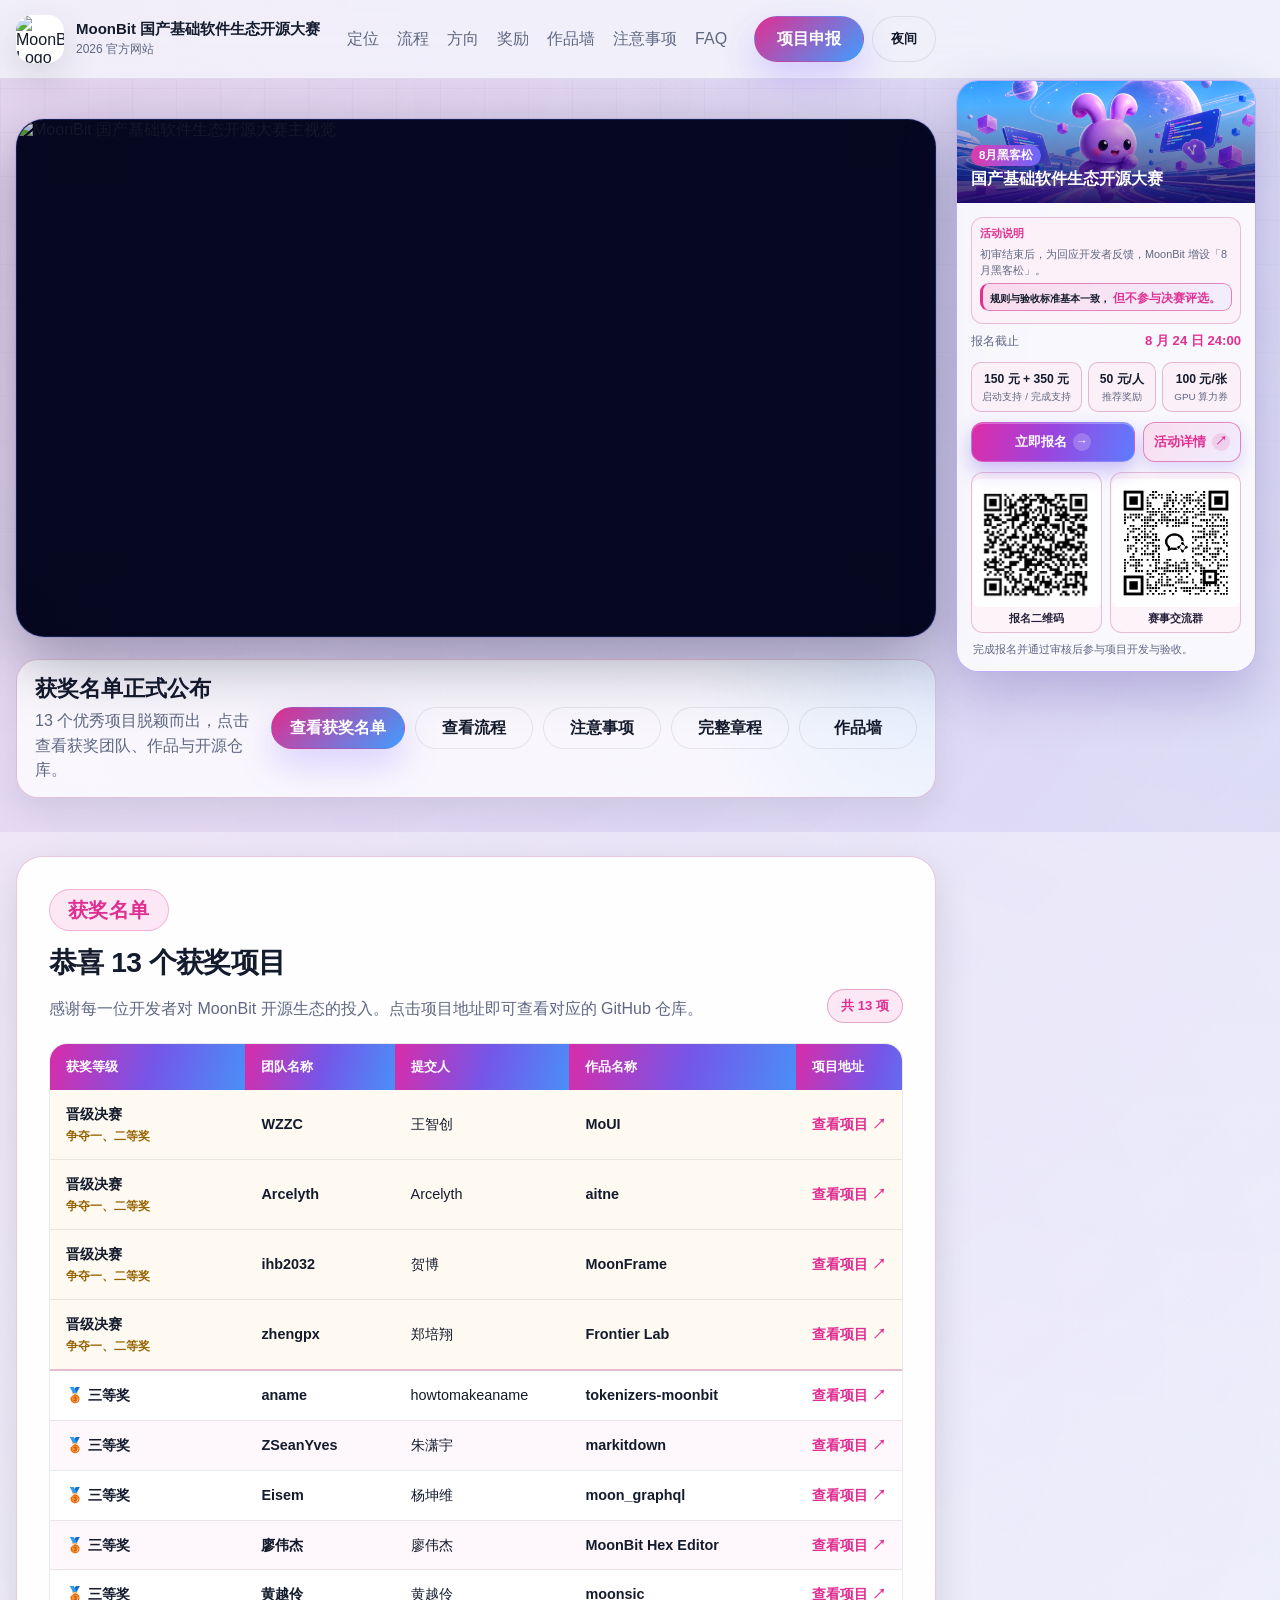
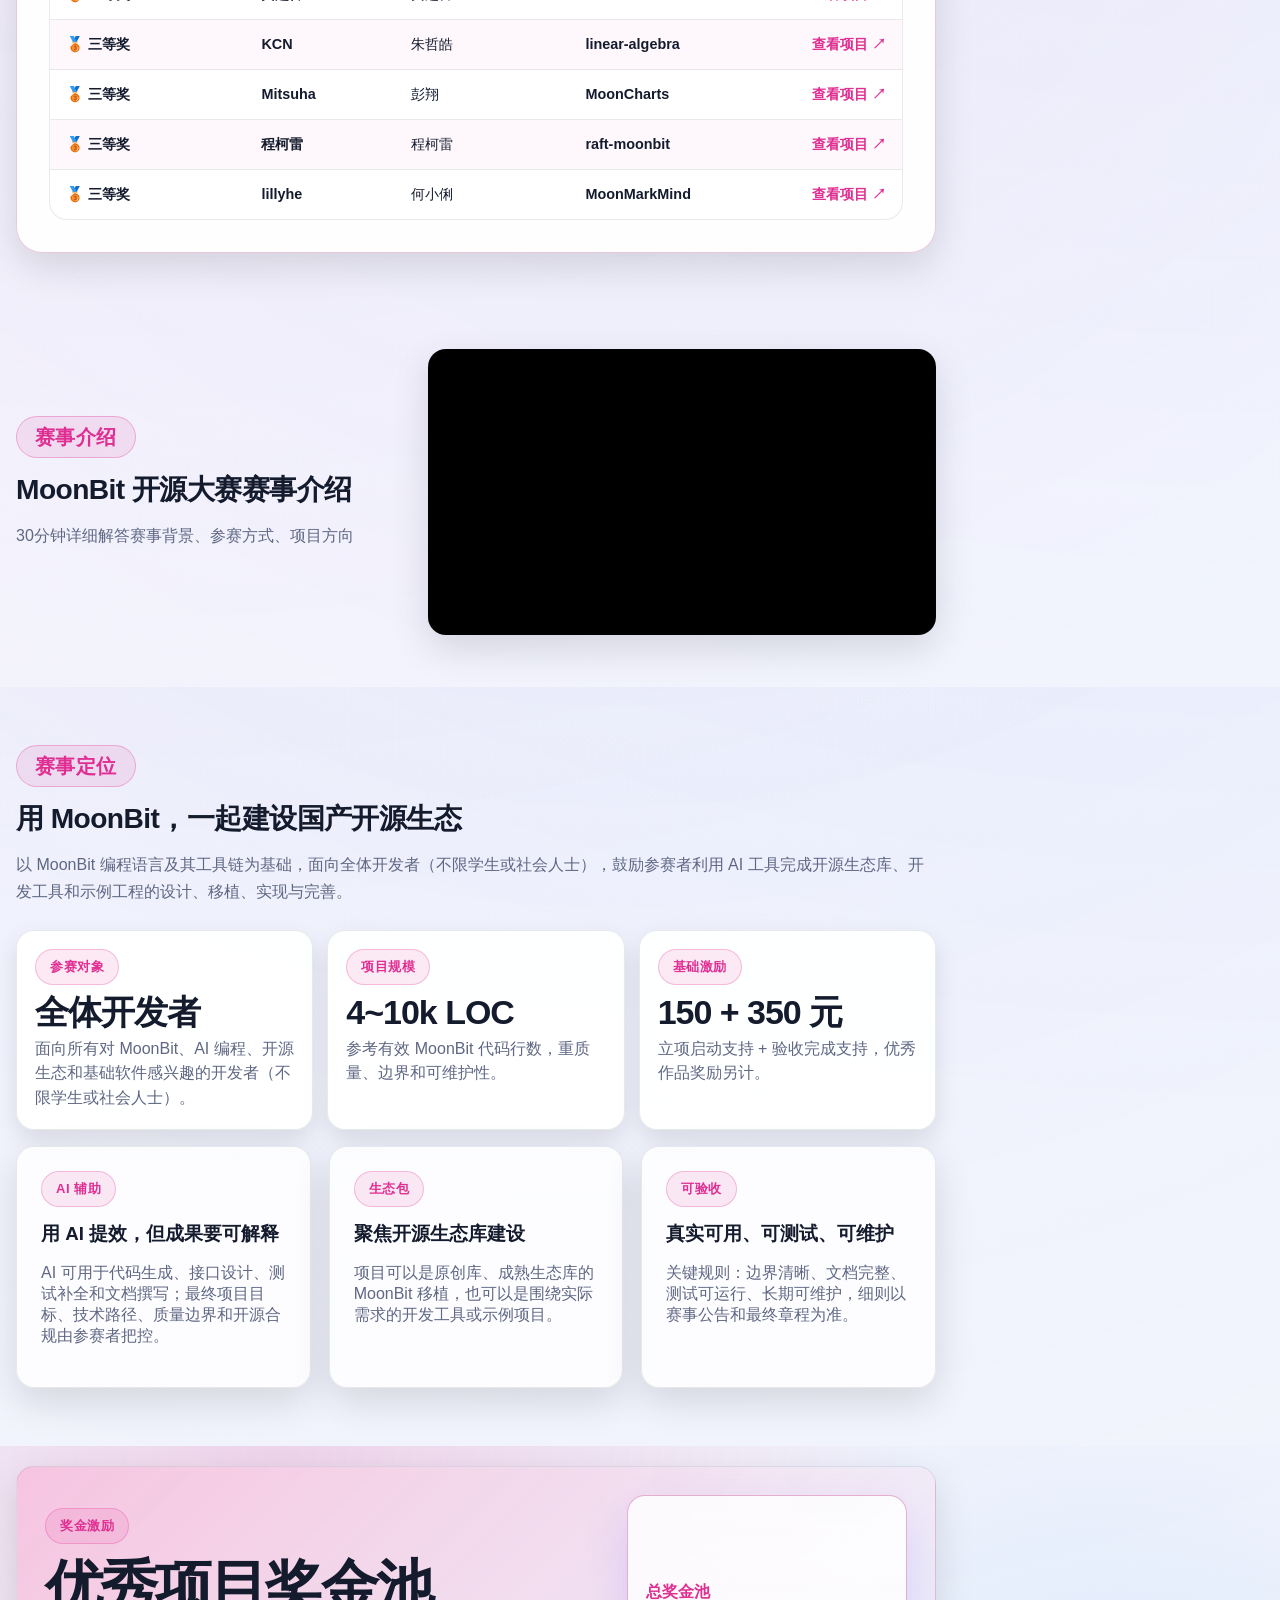
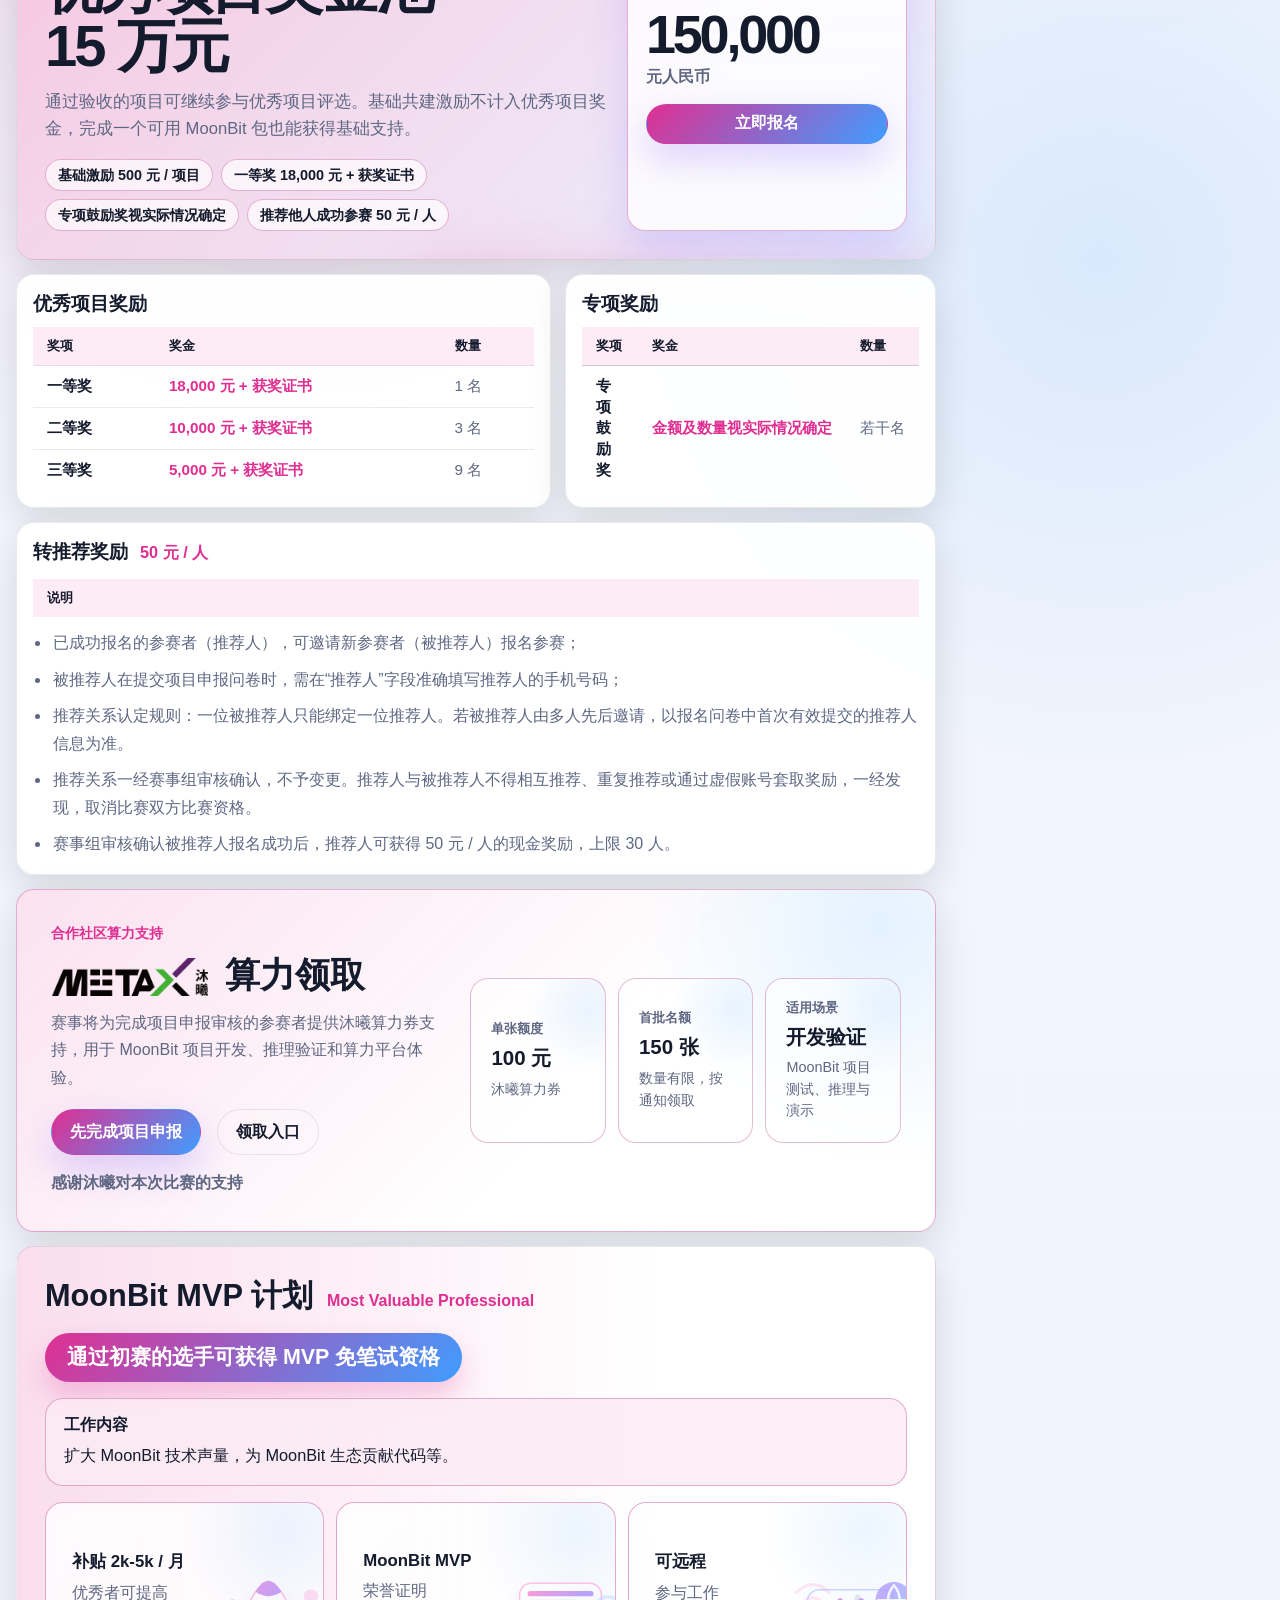
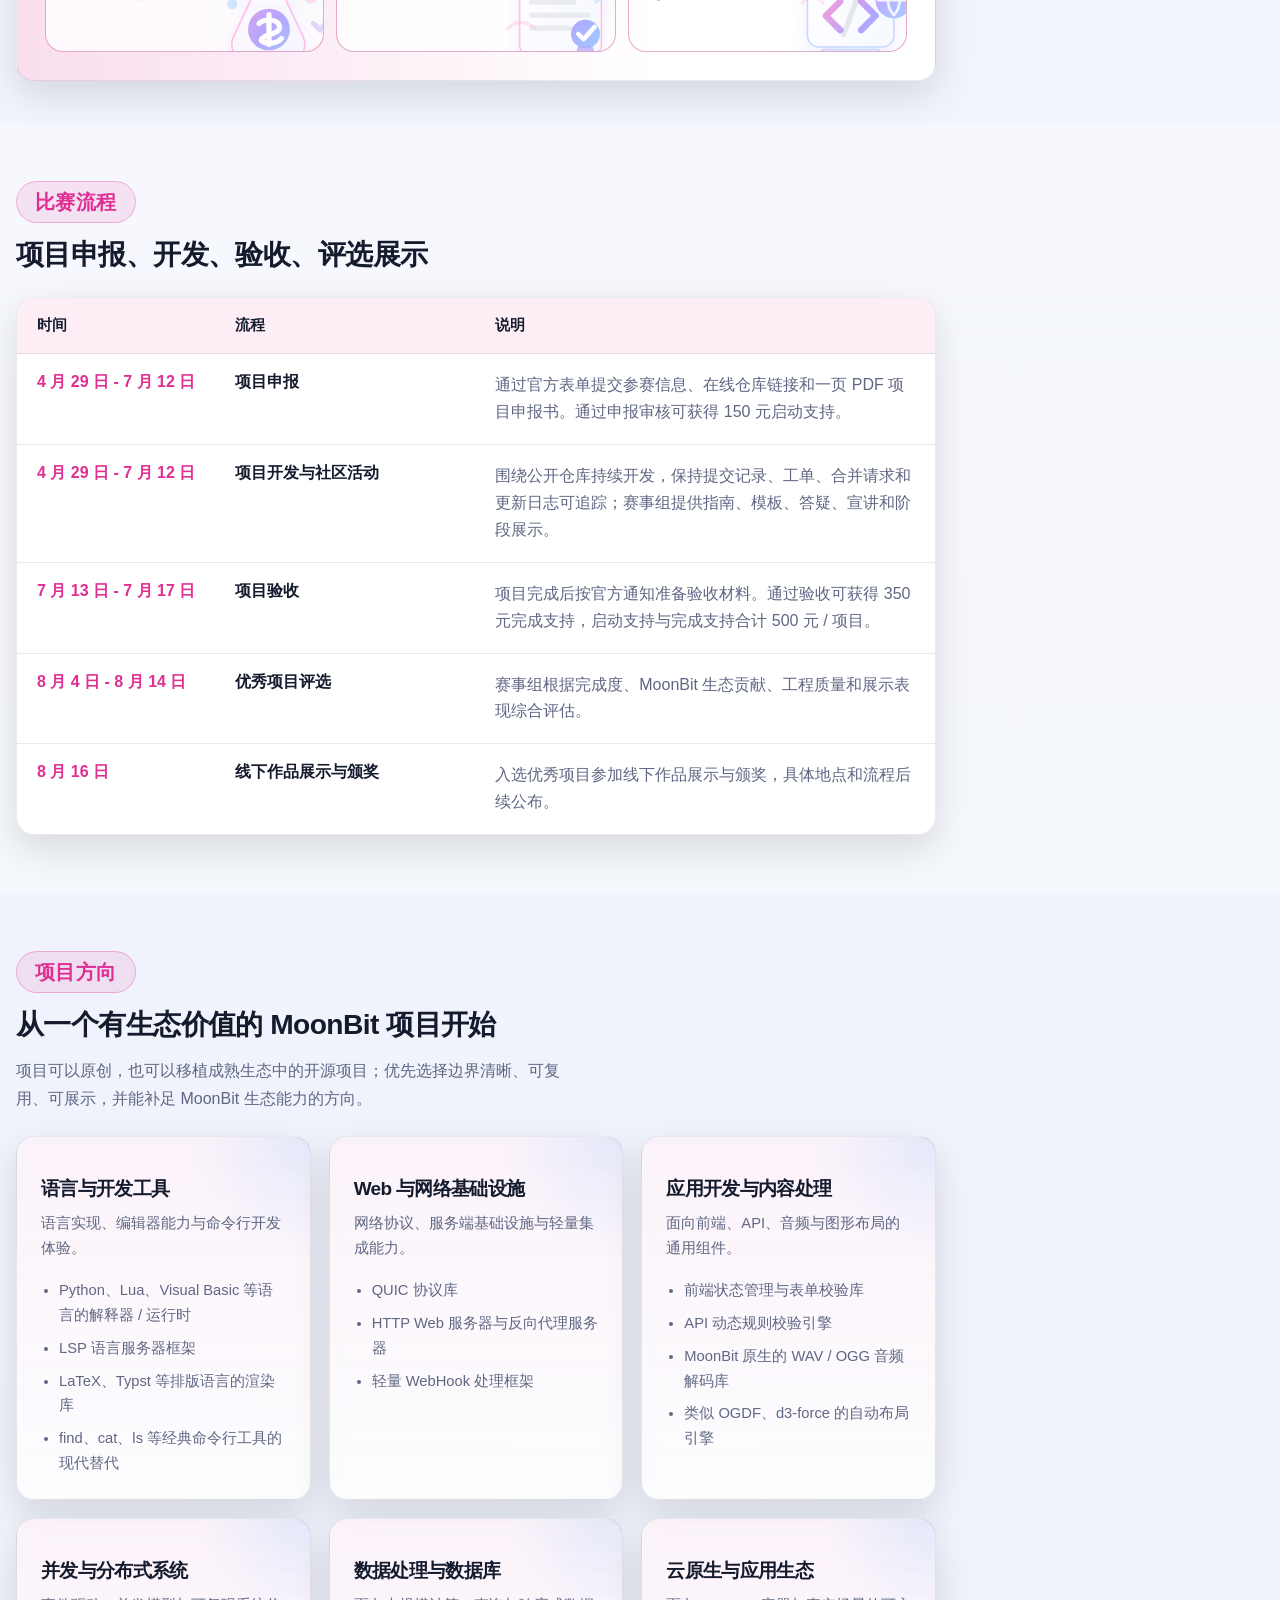
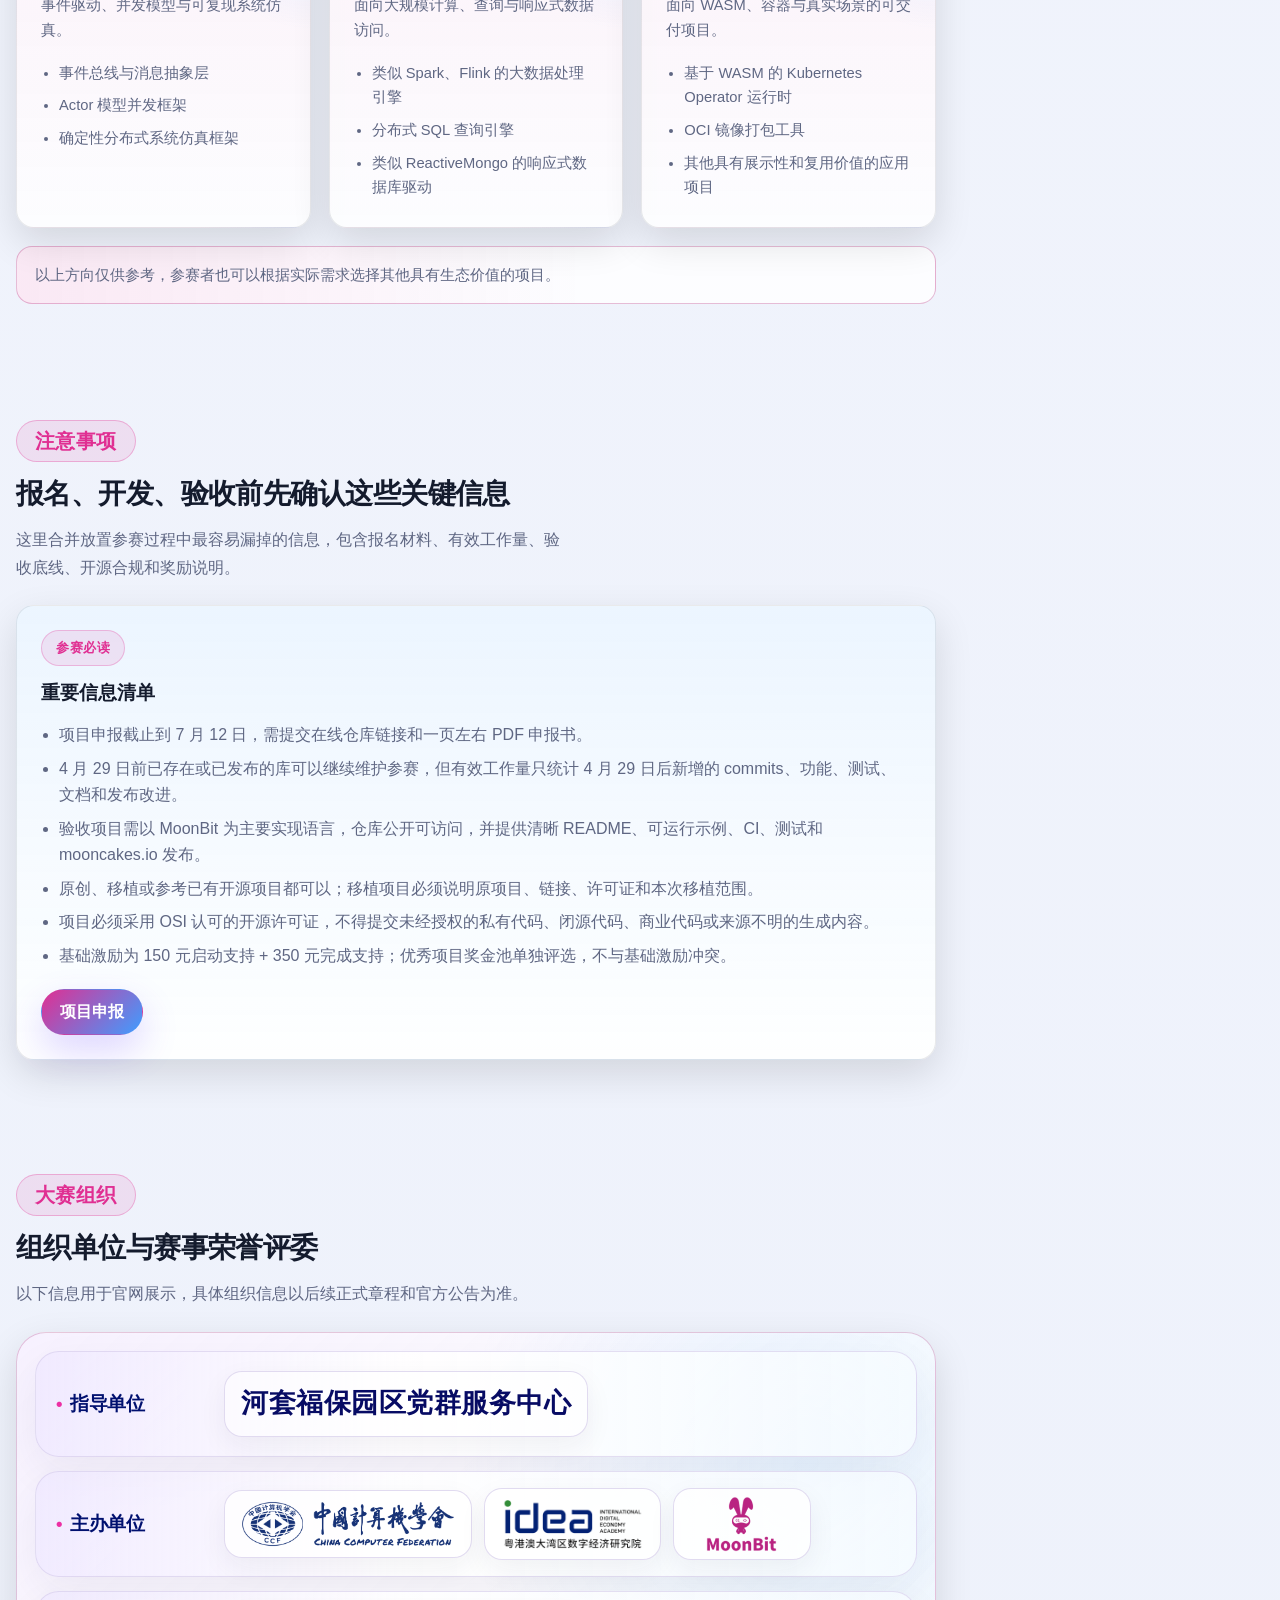
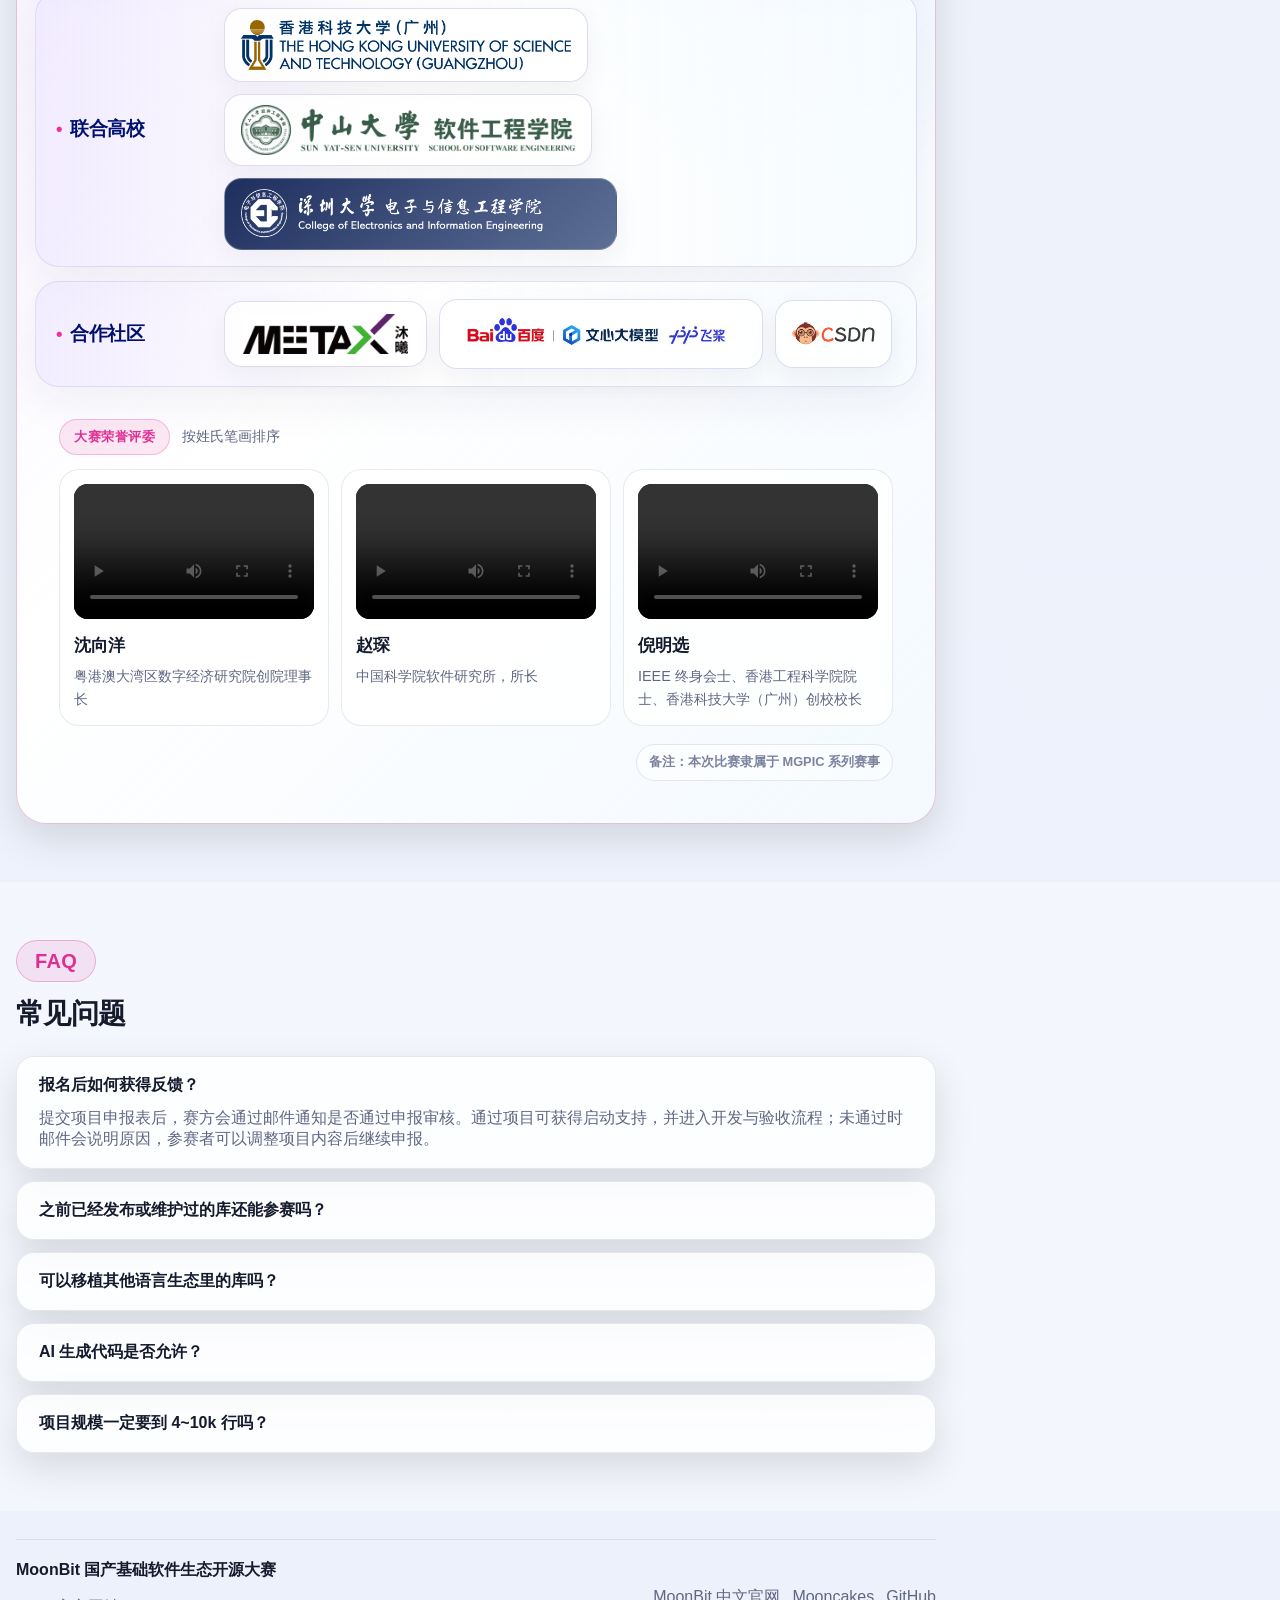
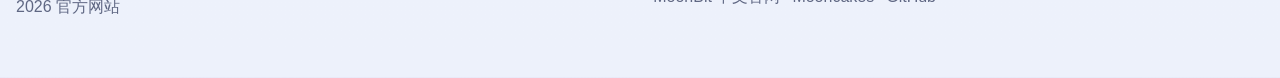
==== commit fef368a3: "build: publish corrected MoonFrame link" ====
--- a/index.html
+++ b/index.html
@@ -10,7 +10,7 @@
     />
     <meta name="theme-color" content="#6f46ff" />
     <link rel="stylesheet" href="site-assets/styles.css?v=20260807-winners-5" />
-    <script src="site-assets/main.js?v=20260807-winners-5" type="module"></script>
+    <script src="site-assets/main.js?v=20260824-moonframe-link-1" type="module"></script>
   </head>
   <body>
     <div id="mgpic-app"></div>
